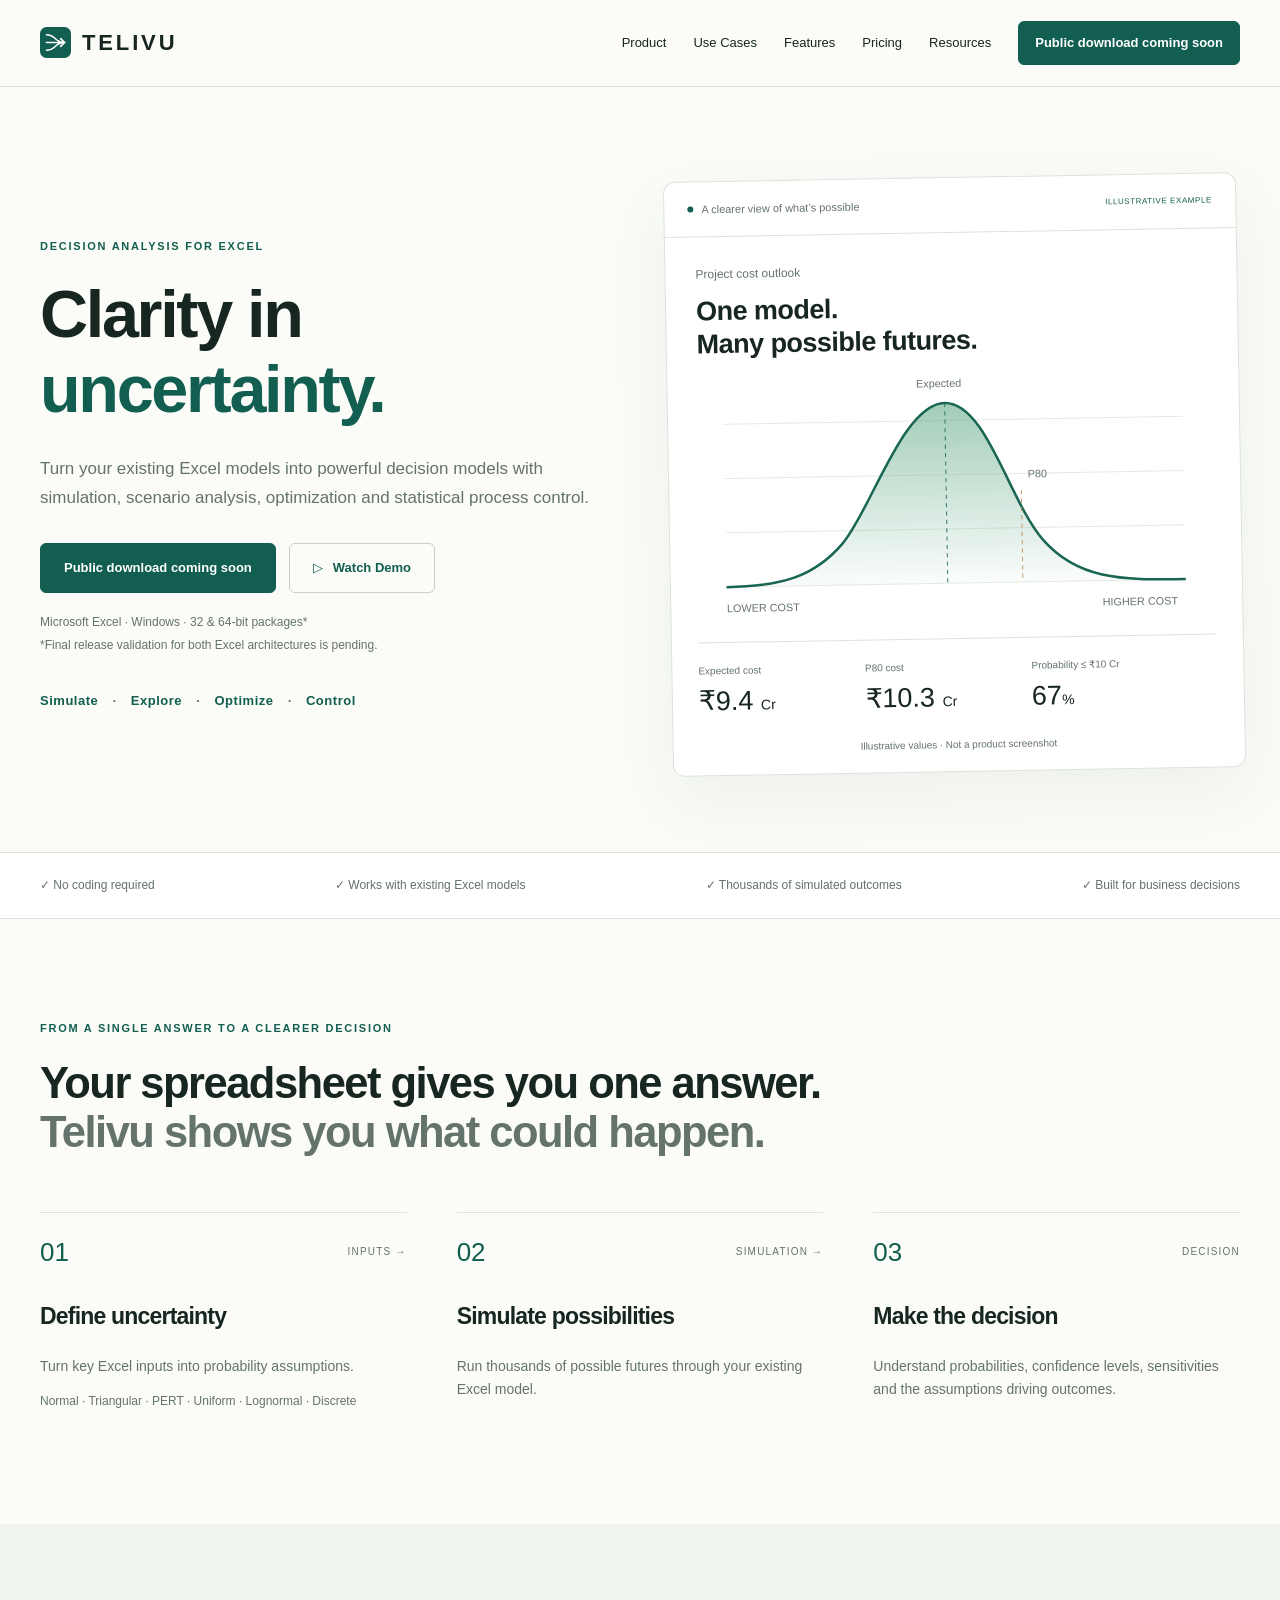
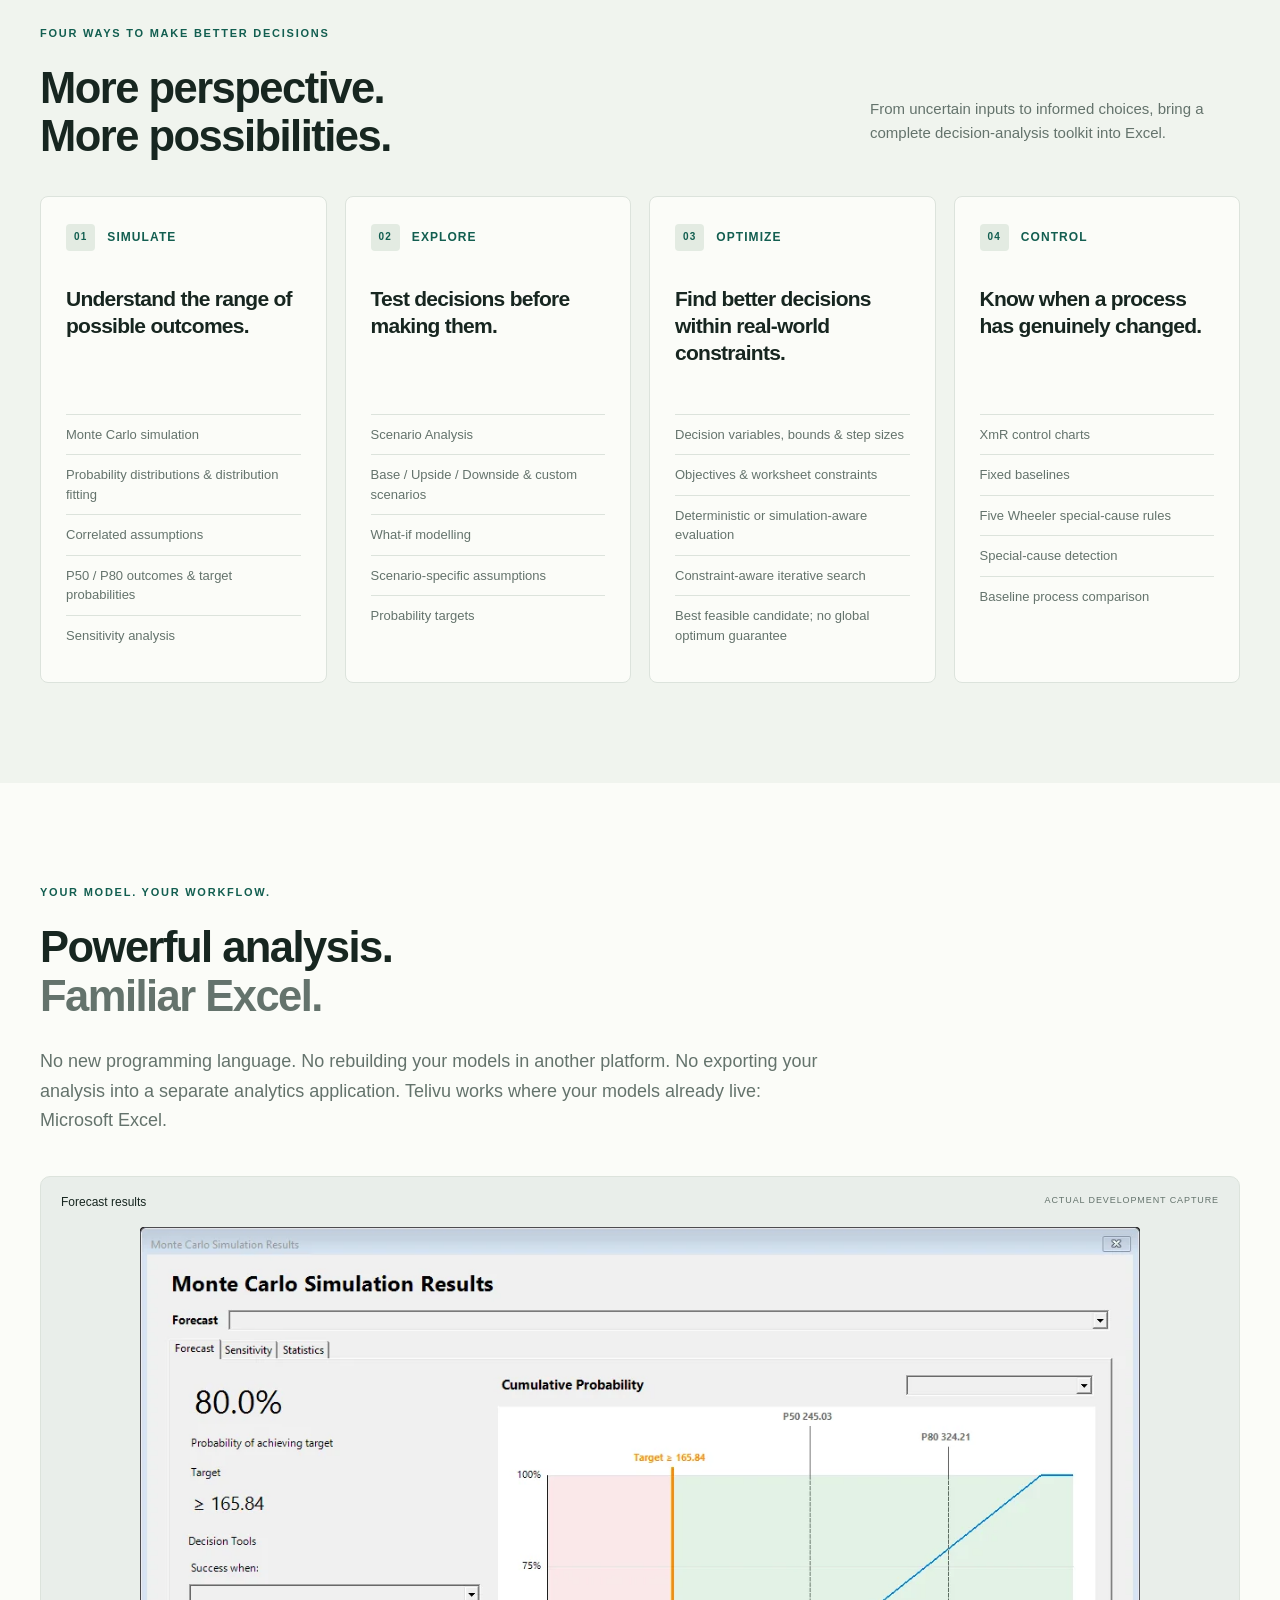
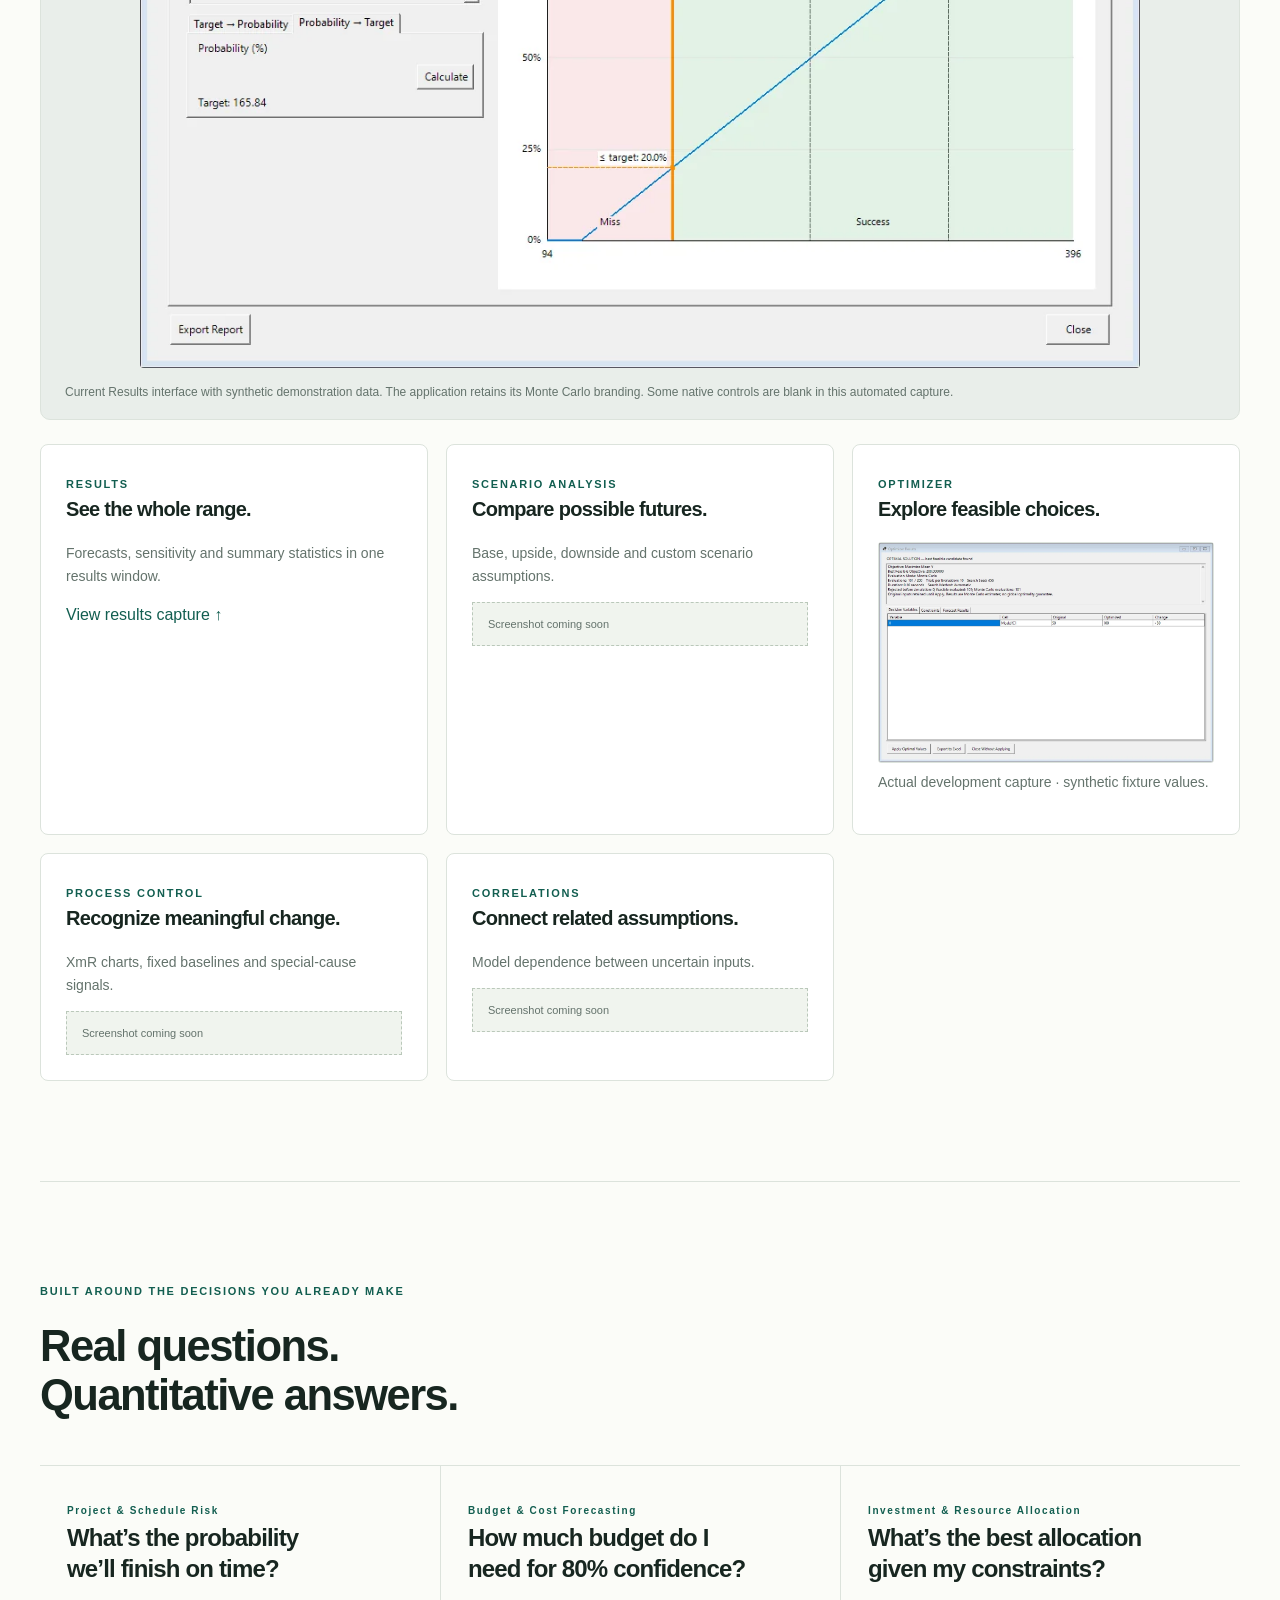
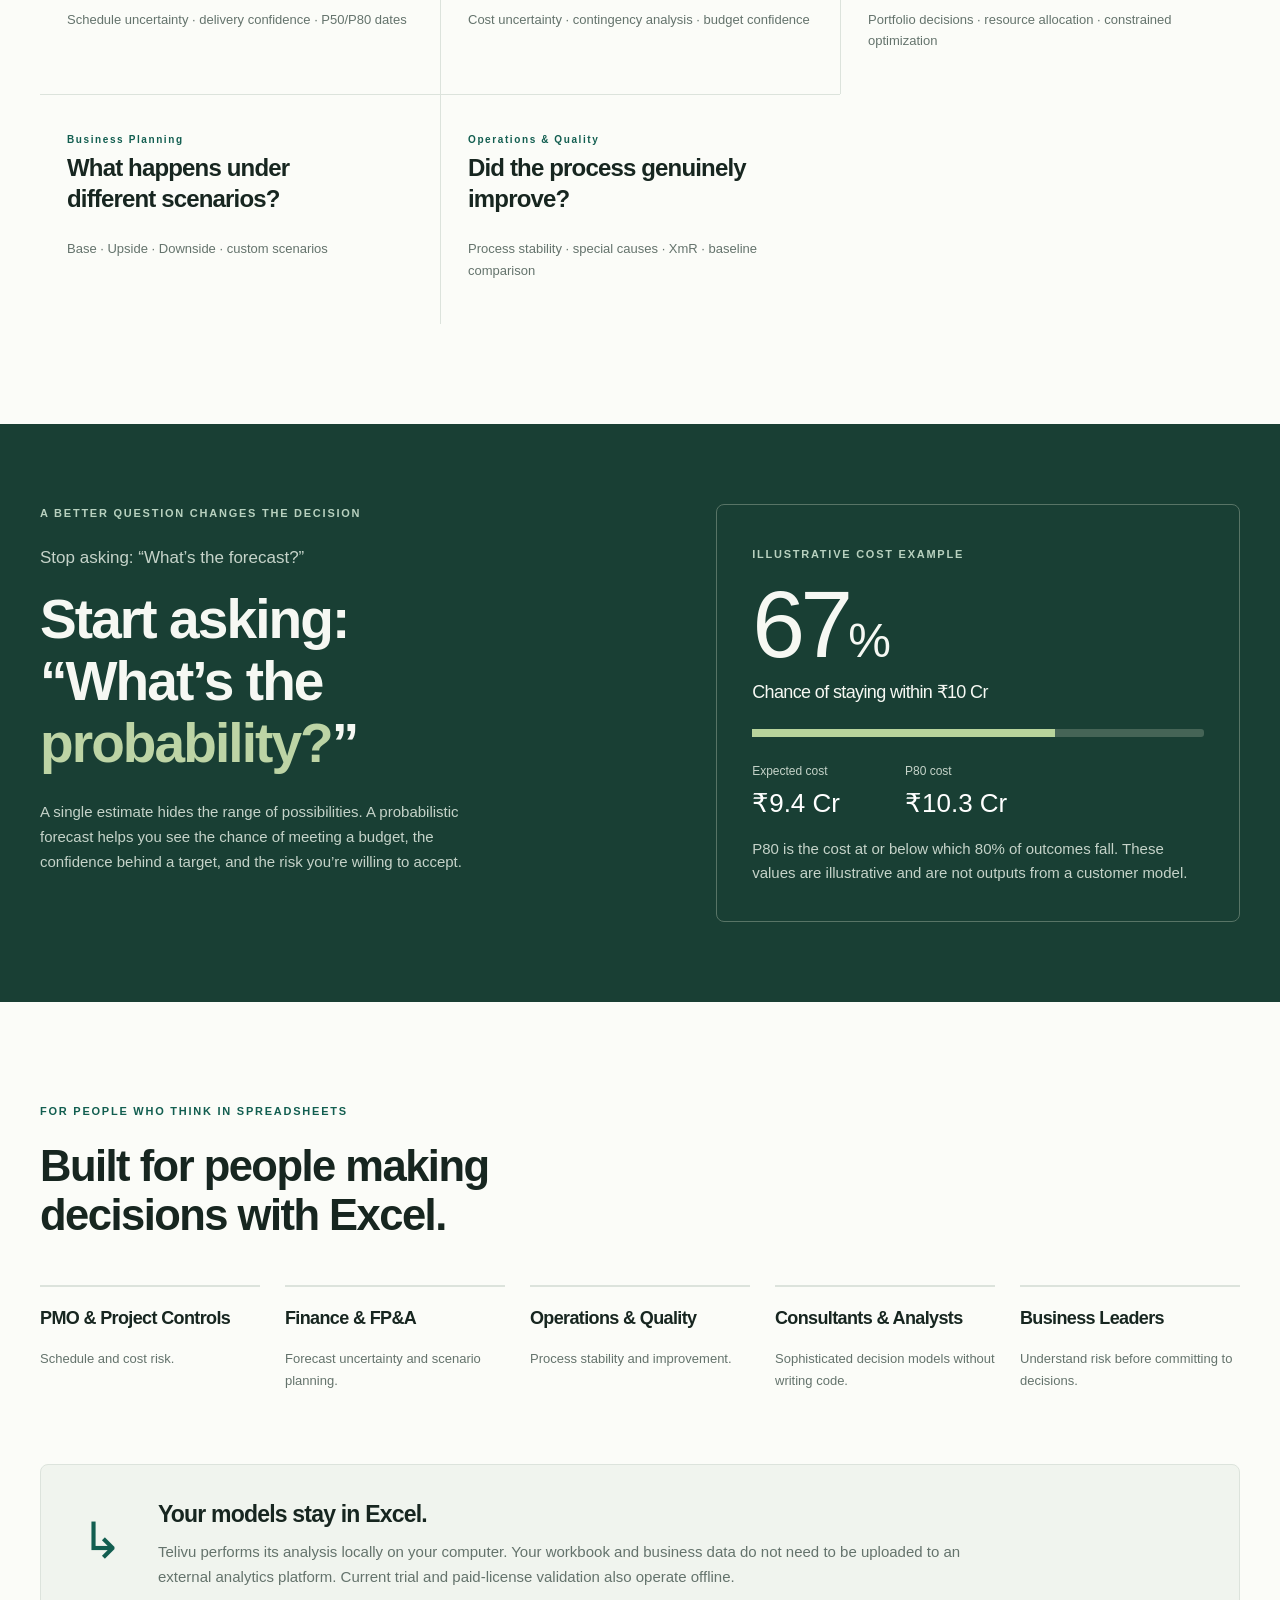
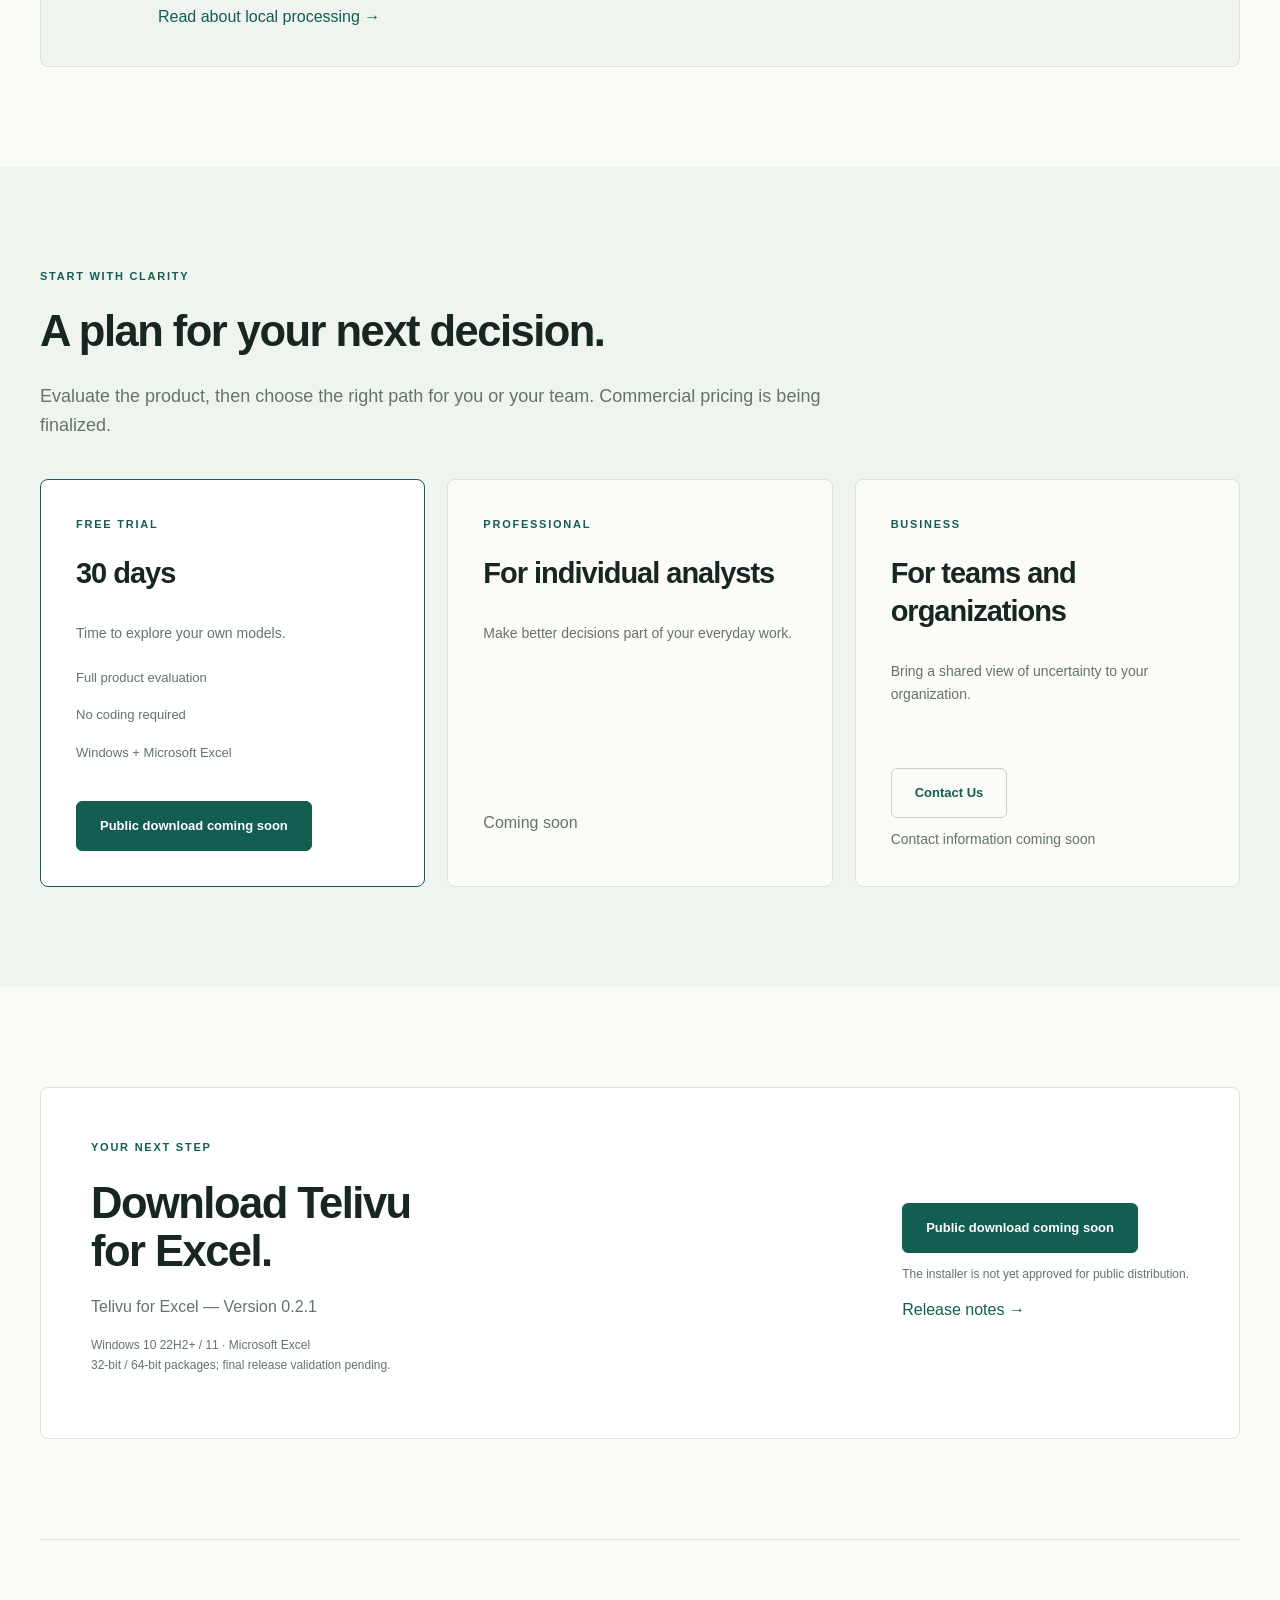
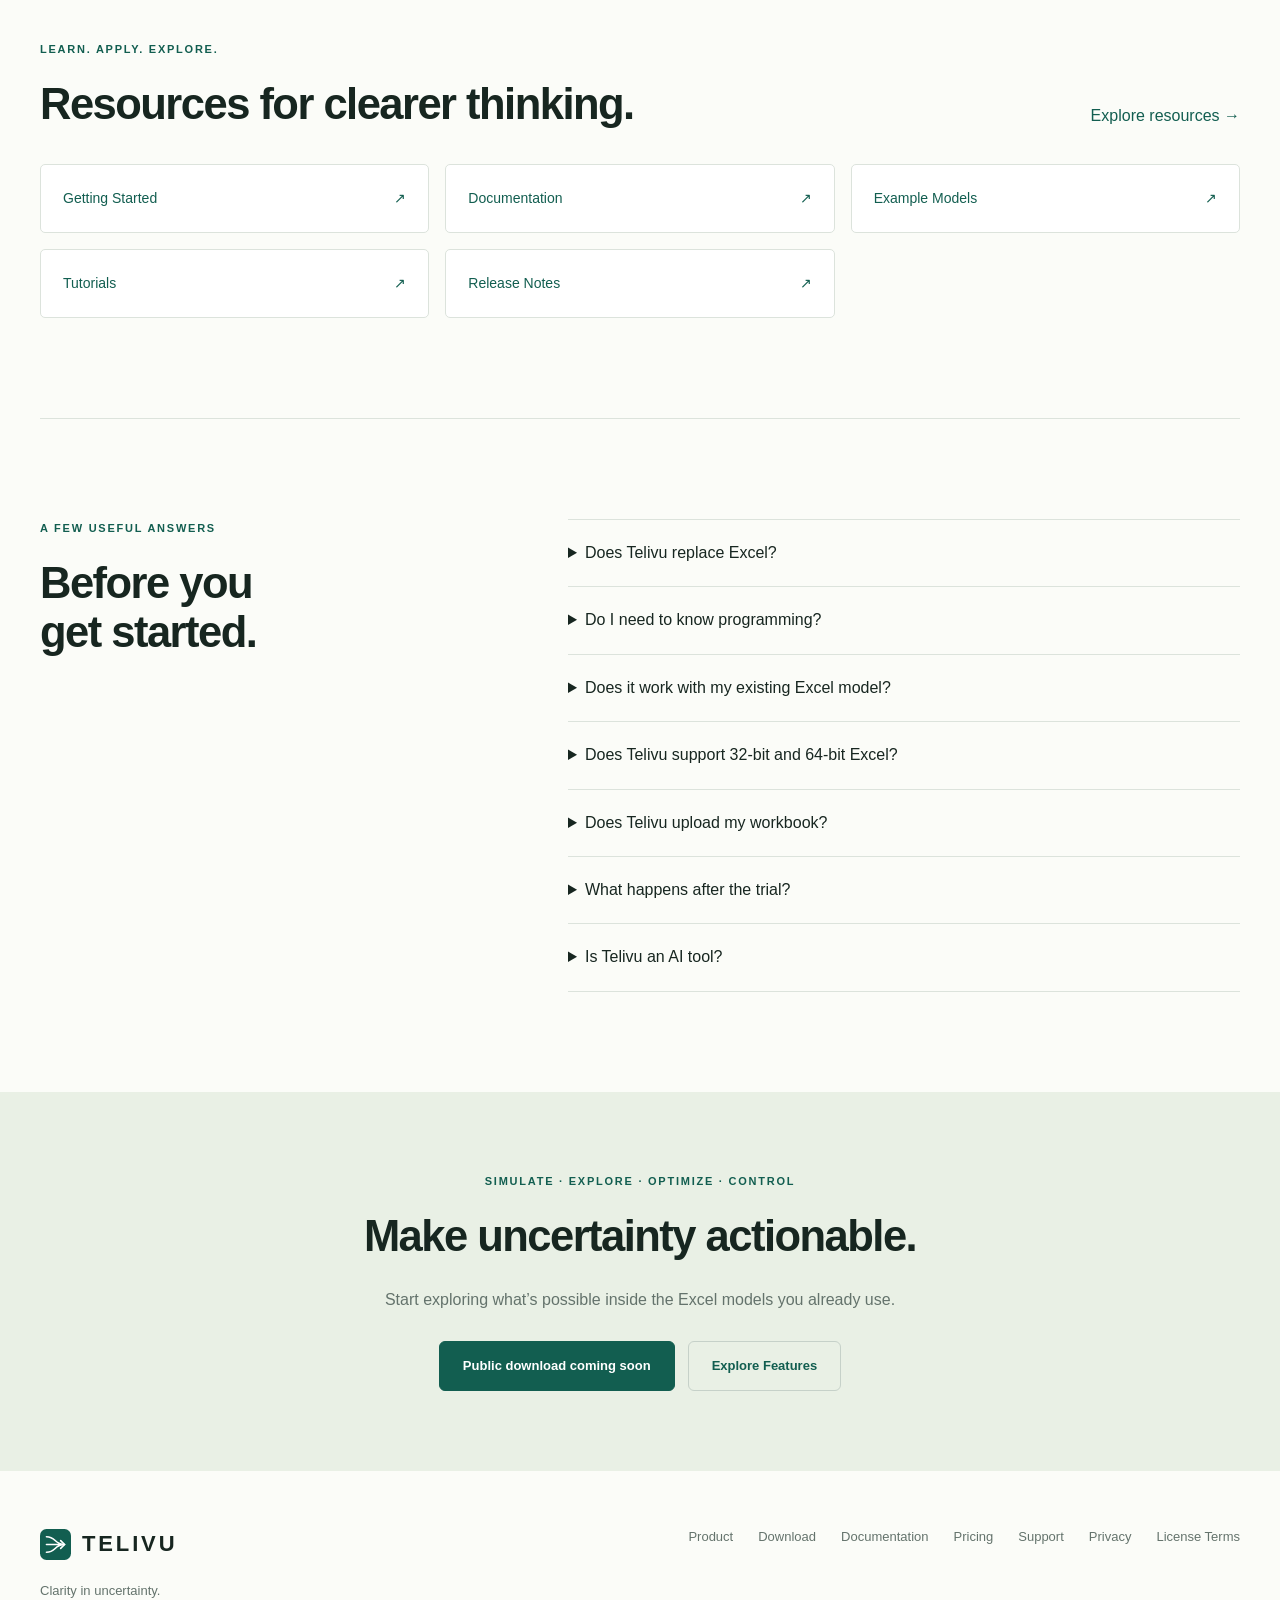
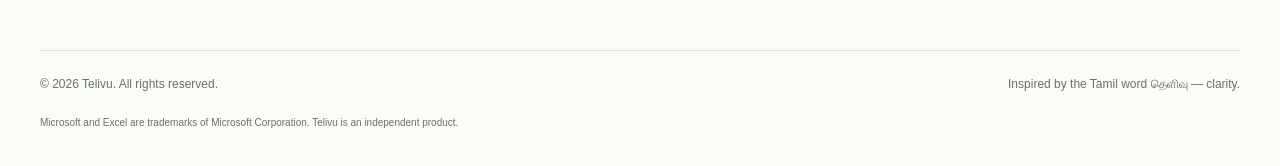
==== site/index.html @ a1685211 "Publish Telivu product website" ====
<!doctype html><html lang="en"><head>
<meta charset="utf-8"><meta name="viewport" content="width=device-width, initial-scale=1">
<title>Telivu — Decision Analysis for Excel</title>
<meta name="description" content="Simulation, scenario analysis, optimization and statistical process control directly inside Microsoft Excel. Turn uncertainty into better decisions with Telivu.">
<meta property="og:type" content="website"><meta property="og:title" content="Telivu — Decision Analysis for Excel"><meta property="og:description" content="Clarity in uncertainty. Decision analysis for Excel.">
<meta name="twitter:card" content="summary_large_image"><meta name="twitter:title" content="Telivu — Decision Analysis for Excel"><meta name="twitter:description" content="Simulation, scenarios, optimization and process control for Excel."><meta name="theme-color" content="#125e50">
<link rel="icon" href="assets/brand/mark.svg" type="image/svg+xml"><link rel="stylesheet" href="css/site.css"><script src="site-config.js" defer></script><script src="js/site.js" defer></script>
</head><body>
<a class="skip" href="#main">Skip to content</a>
<header class="header"><div class="wrap nav"><a class="brand" href="index.html" aria-label="Telivu home"><img src="assets/brand/mark.svg" width="31" height="31" alt="">TELIVU</a><button class="menu-toggle" aria-controls="navigation" aria-expanded="false" hidden>Menu <span aria-hidden="true">☰</span></button><nav id="navigation" aria-label="Main navigation"><a href="index.html#product">Product</a><a href="index.html#use-cases">Use Cases</a><a href="index.html#features">Features</a><a href="index.html#pricing">Pricing</a><a href="resources/">Resources</a><a class="button small" data-download href="index.html#download">Public download coming soon</a></nav></div></header>
<main id="main">
<section class="hero wrap"><div class="hero-copy"><p class="eyebrow">DECISION ANALYSIS FOR EXCEL</p><h1>Clarity in<br><em>uncertainty.</em></h1><p class="lead">Turn your existing Excel models into powerful decision models with simulation, scenario analysis, optimization and statistical process control.</p><div class="actions"><a class="button" data-download href="#download">Public download coming soon</a><a class="button secondary" data-demo href="resources/demo/"><span aria-hidden="true">▷</span> Watch Demo</a></div><p class="compatibility">Microsoft Excel · Windows · 32 &amp; 64-bit packages*</p><p class="fine">*Final release validation for both Excel architectures is pending.</p><div class="capabilities">Simulate <span>·</span> Explore <span>·</span> Optimize <span>·</span> Control</div></div>
<div class="hero-visual"><div class="visual-top"><span class="dot"></span>A clearer view of what’s possible<span class="example">ILLUSTRATIVE EXAMPLE</span></div><div class="visual-heading"><span>Project cost outlook</span><strong>One model.<br>Many possible futures.</strong></div>
<svg class="probability-chart" viewBox="0 0 640 320" role="img" aria-labelledby="chart-title chart-desc"><title id="chart-title">Illustrative project cost distribution</title><desc id="chart-desc">A range of possible costs with expected and P80 markers. Values are illustrative, not product results.</desc><defs><linearGradient id="area" x1="0" y1="0" x2="0" y2="1"><stop stop-color="#64aa88" stop-opacity=".6"/><stop offset="1" stop-color="#64aa88" stop-opacity=".03"/></linearGradient></defs><g stroke="#dfe7de"><path d="M45 65h550M45 130h550M45 195h550M45 260h550"/></g><path fill="url(#area)" d="M45 260C110 260 150 250 185 210S260 44 310 44S385 163 425 210S515 260 595 260Z"/><path class="curve" fill="none" stroke="#186653" stroke-width="3" d="M45 260C110 260 150 250 185 210S260 44 310 44S385 163 425 210S515 260 595 260"/><path stroke="#186653" stroke-dasharray="5 5" d="M310 44v216"/><path stroke="#bf8850" stroke-dasharray="5 5" d="M400 150v110"/><g fill="#65746c" font-family="Arial,sans-serif" font-size="13"><text x="45" y="290">LOWER COST</text><text x="495" y="290">HIGHER COST</text><text x="276" y="25">Expected</text><text x="408" y="135">P80</text></g></svg>
<div class="metric-row"><div><span>Expected cost</span><strong>₹9.4 <small>Cr</small></strong></div><div><span>P80 cost</span><strong>₹10.3 <small>Cr</small></strong></div><div><span>Probability ≤ ₹10 Cr</span><strong>67<small>%</small></strong></div></div><p class="visual-note">Illustrative values · Not a product screenshot</p></div></section>
<div class="value-strip"><div class="wrap"><span>✓ No coding required</span><span>✓ Works with existing Excel models</span><span>✓ Thousands of simulated outcomes</span><span>✓ Built for business decisions</span></div></div>
<section class="section wrap" id="product"><p class="eyebrow">FROM A SINGLE ANSWER TO A CLEARER DECISION</p><h2>Your spreadsheet gives you one answer.<br><span class="muted">Telivu shows you what could happen.</span></h2><div class="steps"><article><span class="step-number">01 <span>INPUTS →</span></span><h3>Define uncertainty</h3><p>Turn key Excel inputs into probability assumptions.</p><p class="fine">Normal · Triangular · PERT · Uniform · Lognormal · Discrete</p></article><article><span class="step-number">02 <span>SIMULATION →</span></span><h3>Simulate possibilities</h3><p>Run thousands of possible futures through your existing Excel model.</p></article><article><span class="step-number">03 <span>DECISION</span></span><h3>Make the decision</h3><p>Understand probabilities, confidence levels, sensitivities and the assumptions driving outcomes.</p></article></div></section>
<section class="tinted" id="features"><div class="section wrap"><div class="section-intro"><div><p class="eyebrow">FOUR WAYS TO MAKE BETTER DECISIONS</p><h2>More perspective.<br>More possibilities.</h2></div><p>From uncertain inputs to informed choices, bring a complete decision-analysis toolkit into Excel.</p></div><div class="pillars">
<article class="pillar"><div class="pillar-label"><span>01</span> SIMULATE</div><h3>Understand the range of possible outcomes.</h3><ul><li>Monte Carlo simulation</li><li>Probability distributions &amp; distribution fitting</li><li>Correlated assumptions</li><li>P50 / P80 outcomes &amp; target probabilities</li><li>Sensitivity analysis</li></ul></article>
<article class="pillar"><div class="pillar-label"><span>02</span> EXPLORE</div><h3>Test decisions before making them.</h3><ul><li>Scenario Analysis</li><li>Base / Upside / Downside &amp; custom scenarios</li><li>What-if modelling</li><li>Scenario-specific assumptions</li><li>Probability targets</li></ul></article>
<article class="pillar"><div class="pillar-label"><span>03</span> OPTIMIZE</div><h3>Find better decisions within real-world constraints.</h3><ul><li>Decision variables, bounds &amp; step sizes</li><li>Objectives &amp; worksheet constraints</li><li>Deterministic or simulation-aware evaluation</li><li>Constraint-aware iterative search</li><li>Best feasible candidate; no global optimum guarantee</li></ul></article>
<article class="pillar"><div class="pillar-label"><span>04</span> CONTROL</div><h3>Know when a process has genuinely changed.</h3><ul><li>XmR control charts</li><li>Fixed baselines</li><li>Five Wheeler special-cause rules</li><li>Special-cause detection</li><li>Baseline process comparison</li></ul></article>
</div></div></section>
<section class="section wrap" id="showcase"><p class="eyebrow">YOUR MODEL. YOUR WORKFLOW.</p><h2>Powerful analysis.<br><span class="muted">Familiar Excel.</span></h2><p class="section-lead">No new programming language. No rebuilding your models in another platform. No exporting your analysis into a separate analytics application. Telivu works where your models already live: Microsoft Excel.</p><figure class="product-shot"><div class="shot-heading"><span>Forecast results</span><span>ACTUAL DEVELOPMENT CAPTURE</span></div><img src="assets/product/results.webp" width="1120" height="830" loading="lazy" alt="Actual Results window with cumulative probability, P50 and P80 markers, target calculator and Export Report button"><figcaption>Current Results interface with synthetic demonstration data. The application retains its Monte Carlo branding. Some native controls are blank in this automated capture.</figcaption></figure><div class="showcase-grid">
<article class="showcase-card"><span class="eyebrow">RESULTS</span><h3>See the whole range.</h3><p>Forecasts, sensitivity and summary statistics in one results window.</p><a href="#showcase">View results capture ↑</a></article>
<article class="showcase-card"><span class="eyebrow">SCENARIO ANALYSIS</span><h3>Compare possible futures.</h3><p>Base, upside, downside and custom scenario assumptions.</p><span class="placeholder">Screenshot coming soon</span></article>
<article class="showcase-card"><span class="eyebrow">OPTIMIZER</span><h3>Explore feasible choices.</h3><img src="assets/product/optimizer.webp" width="1097" height="719" loading="lazy" alt="Actual Optimizer Results capture with a best feasible candidate, decision variables, Apply and Export controls"><p class="fine">Actual development capture · synthetic fixture values.</p></article>
<article class="showcase-card"><span class="eyebrow">PROCESS CONTROL</span><h3>Recognize meaningful change.</h3><p>XmR charts, fixed baselines and special-cause signals.</p><span class="placeholder">Screenshot coming soon</span></article>
<article class="showcase-card"><span class="eyebrow">CORRELATIONS</span><h3>Connect related assumptions.</h3><p>Model dependence between uncertain inputs.</p><span class="placeholder">Screenshot coming soon</span></article></div></section>
<section class="section wrap border-top" id="use-cases"><p class="eyebrow">BUILT AROUND THE DECISIONS YOU ALREADY MAKE</p><h2>Real questions.<br>Quantitative answers.</h2><div class="use-cases">
<article><span class="eyebrow">Project &amp; Schedule Risk</span><h3>What’s the probability we’ll finish on time?</h3><p>Schedule uncertainty · delivery confidence · P50/P80 dates</p></article>
<article><span class="eyebrow">Budget &amp; Cost Forecasting</span><h3>How much budget do I need for 80% confidence?</h3><p>Cost uncertainty · contingency analysis · budget confidence</p></article>
<article><span class="eyebrow">Investment &amp; Resource Allocation</span><h3>What’s the best allocation given my constraints?</h3><p>Portfolio decisions · resource allocation · constrained optimization</p></article>
<article><span class="eyebrow">Business Planning</span><h3>What happens under different scenarios?</h3><p>Base · Upside · Downside · custom scenarios</p></article>
<article><span class="eyebrow">Operations &amp; Quality</span><h3>Did the process genuinely improve?</h3><p>Process stability · special causes · XmR · baseline comparison</p></article></div></section>
<section class="probability-section"><div class="wrap probability-inner"><div><p class="eyebrow">A BETTER QUESTION CHANGES THE DECISION</p><p class="old-question">Stop asking: “What’s the forecast?”</p><h2>Start asking:<br>“What’s the<br><em>probability?</em>”</h2><p>A single estimate hides the range of possibilities. A probabilistic forecast helps you see the chance of meeting a budget, the confidence behind a target, and the risk you’re willing to accept.</p></div><div class="probability-explanation"><span class="eyebrow">ILLUSTRATIVE COST EXAMPLE</span><div class="large-stat">67<span>%</span></div><h3>Chance of staying within ₹10 Cr</h3><div class="probability-meter" aria-hidden="true"><span></span></div><div class="stat-pair"><p>Expected cost<strong>₹9.4 Cr</strong></p><p>P80 cost<strong>₹10.3 Cr</strong></p></div><p class="fine">P80 is the cost at or below which 80% of outcomes fall. These values are illustrative and are not outputs from a customer model.</p></div></div></section>
<section class="section wrap"><p class="eyebrow">FOR PEOPLE WHO THINK IN SPREADSHEETS</p><h2>Built for people making<br>decisions with Excel.</h2><div class="audiences"><article><h3>PMO &amp; Project Controls</h3><p>Schedule and cost risk.</p></article><article><h3>Finance &amp; FP&amp;A</h3><p>Forecast uncertainty and scenario planning.</p></article><article><h3>Operations &amp; Quality</h3><p>Process stability and improvement.</p></article><article><h3>Consultants &amp; Analysts</h3><p>Sophisticated decision models without writing code.</p></article><article><h3>Business Leaders</h3><p>Understand risk before committing to decisions.</p></article></div><div class="local-panel"><span class="local-icon" aria-hidden="true">↳</span><div><h3>Your models stay in Excel.</h3><p>Telivu performs its analysis locally on your computer. Your workbook and business data do not need to be uploaded to an external analytics platform. Current trial and paid-license validation also operate offline.</p><a href="privacy/">Read about local processing →</a></div></div></section>
<section class="tinted" id="pricing"><div class="section wrap"><p class="eyebrow">START WITH CLARITY</p><h2>A plan for your next decision.</h2><p class="section-lead">Evaluate the product, then choose the right path for you or your team. Commercial pricing is being finalized.</p><div class="pricing"><article class="price-card featured"><span class="eyebrow">FREE TRIAL</span><h3>30 days</h3><p>Time to explore your own models.</p><ul><li>Full product evaluation</li><li>No coding required</li><li>Windows + Microsoft Excel</li></ul><a class="button" data-download href="#download">Public download coming soon</a></article><article class="price-card"><span class="eyebrow">PROFESSIONAL</span><h3>For individual analysts</h3><p>Make better decisions part of your everyday work.</p><span class="coming">Coming soon</span></article><article class="price-card"><span class="eyebrow">BUSINESS</span><h3>For teams and organizations</h3><p>Bring a shared view of uncertainty to your organization.</p><a class="button secondary" data-contact href="support/">Contact Us</a><p class="fine contact-status">Contact information coming soon</p></article></div></div></section>
<section class="section wrap" id="download"><div class="download-panel"><div><p class="eyebrow">YOUR NEXT STEP</p><h2>Download Telivu<br>for Excel.</h2><p>Telivu for Excel — Version <span data-version>0.2.1</span></p><p class="fine">Windows 10 22H2+ / 11 · Microsoft Excel<br>32-bit / 64-bit packages; final release validation pending.</p><p data-installer-size hidden></p></div><div><a class="button" data-download href="#download">Public download coming soon</a><p class="fine" data-download-status>The installer is not yet approved for public distribution.</p><a data-release-notes href="resources/release-notes/">Release notes →</a></div></div></section>
<section class="section wrap border-top" id="resources"><div class="section-intro"><div><p class="eyebrow">LEARN. APPLY. EXPLORE.</p><h2>Resources for clearer thinking.</h2></div><a href="resources/">Explore resources →</a></div><div class="resource-links"><a href="resources/getting-started/">Getting Started <span>↗</span></a><a href="resources/documentation/">Documentation <span>↗</span></a><a href="resources/example-models/">Example Models <span>↗</span></a><a href="resources/tutorials/">Tutorials <span>↗</span></a><a href="resources/release-notes/">Release Notes <span>↗</span></a></div></section>
<section class="section wrap border-top" id="faq"><div class="faq-layout"><div><p class="eyebrow">A FEW USEFUL ANSWERS</p><h2>Before you<br>get started.</h2></div><div class="faq">
<details><summary>Does Telivu replace Excel?</summary><p>No. Telivu extends Microsoft Excel with decision-analysis capabilities.</p></details>
<details><summary>Do I need to know programming?</summary><p>No. Configure assumptions, forecasts and analysis through the add-in’s interface.</p></details>
<details><summary>Does it work with my existing Excel model?</summary><p>Telivu is designed for Excel-based models. Inputs, forecasts and references must meet supported configuration requirements. Workbook protection, external dependencies and calculation behavior may affect compatibility.</p></details>
<details><summary>Does Telivu support 32-bit and 64-bit Excel?</summary><p>Both x86 and x64 packages are built. Final clean-machine validation for both Excel architectures remains a release gate; public downloads are not yet enabled. Windows is required.</p></details>
<details><summary>Does Telivu upload my workbook?</summary><p>Current analysis runs locally through Excel on your computer. Workbook data is not uploaded to an analytics service. Current licensing also uses local offline validation.</p></details>
<details><summary>What happens after the trial?</summary><p>The current evaluation lasts 30 days. Continued access requires a valid paid license. Commercial pricing and purchase arrangements will be published when finalized.</p></details>
<details><summary>Is Telivu an AI tool?</summary><p>Telivu is a quantitative decision-analysis tool. Its core simulation, optimization and statistical methods produce analytical results rather than relying on generative AI. Fixed seeds support reproducible simulations under the same model and settings.</p></details>
</div></div></section>
<section class="closing"><div class="wrap"><p class="eyebrow">SIMULATE · EXPLORE · OPTIMIZE · CONTROL</p><h2>Make uncertainty actionable.</h2><p>Start exploring what’s possible inside the Excel models you already use.</p><div class="actions"><a class="button" data-download href="#download">Public download coming soon</a><a class="button secondary" href="#features">Explore Features</a></div></div></section>
</main>
<footer class="footer"><div class="wrap"><div class="footer-top"><div><a class="brand" href="index.html"><img src="assets/brand/mark.svg" width="31" height="31" alt="">TELIVU</a><p>Clarity in uncertainty.</p></div><nav aria-label="Footer"><a href="index.html#product">Product</a><a href="index.html#download">Download</a><a href="resources/documentation/">Documentation</a><a href="index.html#pricing">Pricing</a><a href="support/">Support</a><a href="privacy/">Privacy</a><a href="license/">License Terms</a></nav></div><div class="footer-bottom"><span>© 2026 Telivu. All rights reserved.</span><span>Inspired by the Tamil word <span lang="ta">தெளிவு</span> — clarity.</span></div><p class="fine">Microsoft and Excel are trademarks of Microsoft Corporation. Telivu is an independent product.</p></div></footer>
</body></html>
---- site/css/site.css ----
:root{--ink:#172620;--muted:#64736c;--green:#125e50;--line:#dce3dc;--paper:#fbfcf8;--tint:#f0f4ee;font-family:Inter,"Segoe UI",Arial,sans-serif;color:var(--ink);background:var(--paper);font-synthesis:none}*{box-sizing:border-box}html{scroll-behavior:smooth;scroll-padding-top:100px}body{margin:0;font-size:16px;line-height:1.65}a{color:var(--green);text-decoration:none}a:hover{text-decoration:underline}button{font:inherit}img{max-width:100%;height:auto}h1,h2,h3,p{margin-top:0}h1,h2,h3{line-height:1.12;font-weight:550;letter-spacing:-.035em}h1{font-size:clamp(48px,5.2vw,78px);margin-bottom:27px}h2{font-size:clamp(32px,3.4vw,48px);margin-bottom:26px}h3{font-size:23px;line-height:1.3}p{color:var(--muted)}em{font-style:normal;color:var(--green)}.wrap{width:min(1240px,calc(100% - 80px));margin-inline:auto}.section{padding-block:100px}.eyebrow{font-size:11px;font-weight:700;letter-spacing:.16em;color:var(--green);margin-bottom:22px}.lead{font-size:18px;line-height:1.75;max-width:550px}.section-lead{font-size:18px;max-width:790px;margin-bottom:38px}.muted{color:var(--muted)}.fine{font-size:12px;line-height:1.65}.header{position:sticky;top:0;z-index:10;background:rgba(251,252,248,.97);border-bottom:1px solid var(--line)}.nav{min-height:86px;display:flex;align-items:center;justify-content:space-between;gap:22px}.brand{display:inline-flex;align-items:center;gap:11px;font-weight:700;font-size:22px;letter-spacing:.13em;color:var(--ink)}.brand:hover{text-decoration:none}.nav nav{display:flex;align-items:center;gap:27px}.nav nav>a{font-size:13px;color:var(--ink)}.button{display:inline-flex;align-items:center;justify-content:center;gap:10px;padding:15px 23px;background:var(--green);color:white;border:1px solid var(--green);border-radius:6px;font-size:13px;font-weight:600;line-height:1.4;transition:background .2s,transform .2s;text-align:center}.button:hover{background:#0c493d;color:white;text-decoration:none;transform:translateY(-2px)}.nav nav>.button{color:white}.button.secondary{background:transparent;color:var(--green);border-color:#c6d1c9}.button.secondary:hover{background:#e8eee7}.button.small{padding:12px 16px}.actions{display:flex;flex-wrap:wrap;gap:13px}.hero{display:grid;grid-template-columns:1fr 1fr;gap:55px;align-items:center;padding-block:90px 80px}.hero-copy{min-width:0}.hero .lead{font-size:17px;margin-bottom:30px}.compatibility{font-size:12px;margin:20px 0 3px}.capabilities{font-size:13px;color:var(--green);margin-top:34px;font-weight:600;letter-spacing:.04em}.capabilities span{margin:0 10px;color:#65746c}.hero-visual{background:white;border:1px solid var(--line);border-radius:12px;box-shadow:0 24px 65px #24463110;transform:rotate(-1deg);overflow:hidden}.visual-top{padding:18px 23px;border-bottom:1px solid var(--line);display:flex;align-items:center;gap:8px;font-size:11px;color:var(--muted);flex-wrap:wrap}.dot{width:6px;height:6px;background:var(--green);border-radius:50%}.example{font-size:8px;letter-spacing:.07em;margin-left:auto;color:var(--green)}.visual-heading{padding:28px 30px 0}.visual-heading>span{display:block;color:var(--muted);font-size:12px;margin-bottom:10px}.visual-heading strong{font-size:27px;line-height:1.2;font-weight:550;letter-spacing:-.02em}.probability-chart{width:100%;display:block;padding:8px 18px 0}.metric-row{display:grid;grid-template-columns:1fr 1fr 1.2fr;margin:5px 26px 0;padding-top:20px;border-top:1px solid var(--line);gap:12px}.metric-row span{display:block;font-size:10px;color:var(--muted)}.metric-row strong{display:block;font-size:27px;font-weight:500}.metric-row small{font-size:14px}.visual-note{font-size:10px;text-align:center;margin:17px 0}.value-strip{border-block:1px solid var(--line);background:white}.value-strip>.wrap{display:flex;justify-content:space-between;gap:20px;padding-block:23px;font-size:12px;color:var(--muted)}.steps{display:grid;grid-template-columns:repeat(3,1fr);gap:50px;margin-top:55px}.step-number{display:flex;justify-content:space-between;color:var(--green);font-size:26px;border-top:1px solid var(--line);padding:18px 0 28px}.step-number span{font-size:10px;letter-spacing:.12em;align-self:center;color:var(--muted)}.steps p{font-size:14px}.steps .fine{font-size:12px}.tinted{background:var(--tint)}.section-intro{display:flex;justify-content:space-between;align-items:end;gap:40px;margin-bottom:35px}.section-intro>p{max-width:370px;font-size:15px}.section-intro h2{margin-bottom:0}.pillars{display:grid;grid-template-columns:repeat(4,1fr);gap:18px}.pillar{background:var(--paper);border:1px solid var(--line);border-radius:8px;padding:27px 25px;transition:box-shadow .2s}.pillar:hover{box-shadow:0 12px 25px #17262009}.pillar-label{font-size:12px;font-weight:650;letter-spacing:.09em;color:var(--green);display:flex;align-items:center;gap:12px;margin-bottom:34px}.pillar-label>span{background:#e3ebe2;padding:5px 8px;font-size:10px;border-radius:4px}.pillar h3{font-size:21px;min-height:108px}.pillar ul,.price-card ul{list-style:none;padding:0;margin:0;font-size:13px;color:var(--muted)}.pillar li{padding:10px 0;border-top:1px solid var(--line);line-height:1.5}.product-shot{margin:40px 0 24px;padding:16px;background:#e9eeea;border:1px solid var(--line);border-radius:10px}.shot-heading{display:flex;justify-content:space-between;gap:15px;margin:0 4px 14px;font-size:12px}.shot-heading span:last-child{font-size:9px;letter-spacing:.1em;color:var(--muted)}.product-shot img{display:block;width:100%;max-width:1000px;margin:auto;border-radius:4px}.product-shot figcaption{font-size:12px;color:var(--muted);margin:15px 8px 0}.showcase-grid{display:grid;grid-template-columns:repeat(3,1fr);gap:18px}.showcase-card{border:1px solid var(--line);border-radius:8px;padding:25px;background:white}.showcase-card h3{font-size:20px}.showcase-card p{font-size:14px}.showcase-card img{border:1px solid var(--line);border-radius:3px}.placeholder{display:block;font-size:11px;padding:12px 15px;border:1px dashed #bac8ba;color:var(--muted);background:var(--tint)}.border-top{border-top:1px solid var(--line)}.use-cases{display:grid;grid-template-columns:repeat(3,1fr);gap:0;margin-top:45px}.use-cases article{padding:30px 27px;border-top:1px solid var(--line);border-left:1px solid var(--line)}.use-cases article:nth-child(3n+1){border-left:0}.use-cases h3{font-size:24px;max-width:280px}.use-cases p{font-size:13px}.use-cases .eyebrow{font-size:10px}.probability-section{background:#193f34;color:#f6f8f3}.probability-inner{display:grid;grid-template-columns:1.1fr 1fr;gap:100px;padding-block:80px}.probability-section .eyebrow{color:#b8d1bf}.probability-section p{color:#c5d3c9}.probability-section em{color:#bdd4a5}.old-question{font-size:17px}.probability-section h2{font-size:clamp(38px,4.3vw,60px)}.probability-inner>div>p:last-child{max-width:440px;font-size:15px}.probability-explanation{padding:35px;border:1px solid #587466;border-radius:8px;align-self:center}.large-stat{font-size:95px;line-height:1.2;font-weight:500;letter-spacing:-.05em}.large-stat span{font-size:48px}.probability-explanation h3{font-size:18px;font-weight:400}.probability-meter{height:8px;background:#456456;border-radius:3px;margin:25px 0}.probability-meter span{display:block;width:67%;height:100%;background:#b8d49c}.stat-pair{display:flex;gap:65px}.stat-pair p{font-size:12px}.stat-pair strong{display:block;font-size:26px;color:white;font-weight:500}.probability-explanation p.fine{font-size:12px;margin-bottom:0}.audiences{display:grid;grid-template-columns:repeat(5,1fr);gap:25px;margin:45px 0 60px}.audiences h3{font-size:18px}.audiences article{border-top:2px solid var(--line);padding-top:20px}.audiences p{font-size:13px}.local-panel{display:flex;gap:35px;padding:35px 40px;border:1px solid var(--line);border-radius:8px;background:var(--tint)}.local-panel p{max-width:840px;font-size:15px}.local-icon{font-size:50px;color:var(--green)}.local-panel h3{margin-bottom:10px}.pricing{display:grid;grid-template-columns:repeat(3,1fr);gap:22px}.price-card{padding:35px;border:1px solid var(--line);border-radius:8px;background:var(--paper);display:flex;flex-direction:column;align-items:start}.price-card.featured{border:1px solid var(--green);background:white}.price-card h3{font-size:29px}.price-card p{font-size:14px}.price-card li{padding:8px 0}.price-card ul{margin-bottom:30px}.price-card .button{margin-top:auto}.coming{color:var(--muted);margin-top:auto;padding-block:15px}.contact-status{margin-top:10px;margin-bottom:0}.download-panel{display:flex;justify-content:space-between;align-items:center;gap:40px;padding:50px;border:1px solid var(--line);border-radius:8px;background:white}.download-panel h2{margin-bottom:18px}.download-panel p:last-child{margin-bottom:0}.download-panel>div:last-child{max-width:300px}.download-panel .fine{margin-top:12px}.resource-links{display:grid;grid-template-columns:repeat(3,1fr);gap:16px;margin-top:30px}.resource-links>a{border:1px solid var(--line);border-radius:5px;padding:22px;display:flex;justify-content:space-between;gap:20px;font-size:14px;background:white}.faq-layout{display:grid;grid-template-columns:1fr 1.5fr;gap:80px}.faq details{border-bottom:1px solid var(--line);padding:20px 0}.faq details:first-child{border-top:1px solid var(--line)}summary{cursor:pointer;font-size:16px;font-weight:500;padding-right:20px}details p{font-size:14px;padding-top:18px;margin-bottom:0;max-width:680px}.closing{text-align:center;background:#e9f0e5;padding-block:80px}.closing .actions{justify-content:center;margin-top:28px}.footer{padding:55px 0 25px;background:var(--paper)}.footer-top{display:flex;justify-content:space-between;gap:50px}.footer-top nav{display:flex;flex-wrap:wrap;gap:18px 25px;max-width:650px;align-content:start}.footer-top nav a{font-size:13px;color:var(--muted)}.footer-top p{font-size:13px;margin-top:12px}.footer-bottom{display:flex;justify-content:space-between;gap:20px;border-top:1px solid var(--line);margin-top:35px;padding-top:24px;color:var(--muted);font-size:12px}.footer .fine{margin-top:20px;font-size:10px}.document{padding-block:80px;min-height:60vh;max-width:960px}.document h1{font-size:52px}.document h2{font-size:25px;margin-top:36px}.document p{max-width:760px}.notice{padding:16px;border-left:3px solid #b98d55;background:#f4efe5}.back{margin-top:60px}.skip{position:fixed;top:-100px;left:15px;z-index:30;padding:12px;background:white}.skip:focus{top:10px}:focus-visible{outline:3px solid #b07a30;outline-offset:5px}.menu-toggle{border:1px solid var(--line);border-radius:5px;background:white;color:var(--ink);padding:7px 12px}.curve{animation:appear 1.2s ease-out}@keyframes appear{from{opacity:0}to{opacity:1}}
@media(max-width:1100px){.wrap{width:calc(100% - 56px)}.nav nav{gap:16px}.hero{gap:30px;padding-block:70px}.pillars{grid-template-columns:repeat(2,1fr)}.pillar h3{min-height:55px}.audiences{grid-template-columns:repeat(3,1fr)}.probability-inner{gap:50px}.nav nav>.button{max-width:180px}.price-card{padding:25px}}
@media(max-width:800px){.wrap{width:calc(100% - 40px)}.nav{min-height:72px;flex-wrap:wrap;gap:0}.menu-toggle:not([hidden]){display:block}.nav nav{width:100%;flex-direction:column;align-items:stretch;gap:0;padding-bottom:20px}.nav nav[data-mobile-hidden]{display:none}.nav nav>a{padding:13px}.nav nav>.button{max-width:none;margin-top:10px}.hero{grid-template-columns:1fr;padding-block:55px;gap:40px}.hero-copy{max-width:600px}.hero-visual{max-width:610px;width:100%;transform:none}.hero h1{font-size:65px}.value-strip>.wrap{display:grid;grid-template-columns:1fr 1fr;gap:14px;font-size:11px}.section{padding-block:65px}.steps{gap:25px}.section-intro{display:block}.section-intro>p{margin-top:25px}.showcase-grid{grid-template-columns:repeat(2,1fr)}.use-cases{grid-template-columns:repeat(2,1fr)}.use-cases article:nth-child(3n+1){border-left:1px solid var(--line)}.use-cases article:nth-child(2n+1){border-left:0}.probability-inner{grid-template-columns:1fr;padding-block:60px;gap:30px}.probability-explanation{max-width:600px}.pricing{grid-template-columns:1fr}.price-card{padding:30px}.price-card h3{font-size:26px}.price-card .button,.coming{margin-top:25px}.download-panel{padding:30px;align-items:start;flex-direction:column}.resource-links{grid-template-columns:repeat(2,1fr)}.faq-layout{grid-template-columns:1fr;gap:15px}.footer-top{flex-direction:column;gap:20px}.footer-bottom{flex-direction:column;gap:10px}.document h1{font-size:42px}}
@media(max-width:480px){.hero h1{font-size:52px}.hero .lead{font-size:16px}.hero .actions{flex-direction:column;align-items:stretch}.capabilities{font-size:12px;letter-spacing:0}.capabilities span{margin:0 7px}.visual-top{padding:14px;font-size:10px}.example{width:100%;margin-left:14px}.visual-heading{padding:22px 20px 0}.visual-heading strong{font-size:24px}.metric-row{margin-inline:15px;gap:7px}.metric-row strong{font-size:23px}.metric-row span{font-size:9px}.metric-row small{font-size:12px}.steps,.pillars,.showcase-grid,.use-cases,.audiences,.resource-links{grid-template-columns:1fr}.steps{gap:20px;margin-top:30px}.step-number{padding-bottom:14px}.pillar h3{min-height:0}.pillar-label{margin-bottom:20px}.use-cases article{border-left:0!important;padding-inline:0}.local-panel{padding:25px;gap:12px}.local-icon{display:none}.audiences{gap:20px;margin-block:30px}.probability-explanation{padding:25px}.stat-pair{gap:35px}.closing{padding-block:60px}.closing .actions{flex-direction:column}.product-shot{padding:8px}.shot-heading{flex-direction:column;gap:0}.document h1{font-size:36px}}
@media(prefers-reduced-motion:reduce){html{scroll-behavior:auto}*,*::before,*::after{animation:none!important;transition:none!important}.button:hover{transform:none}}
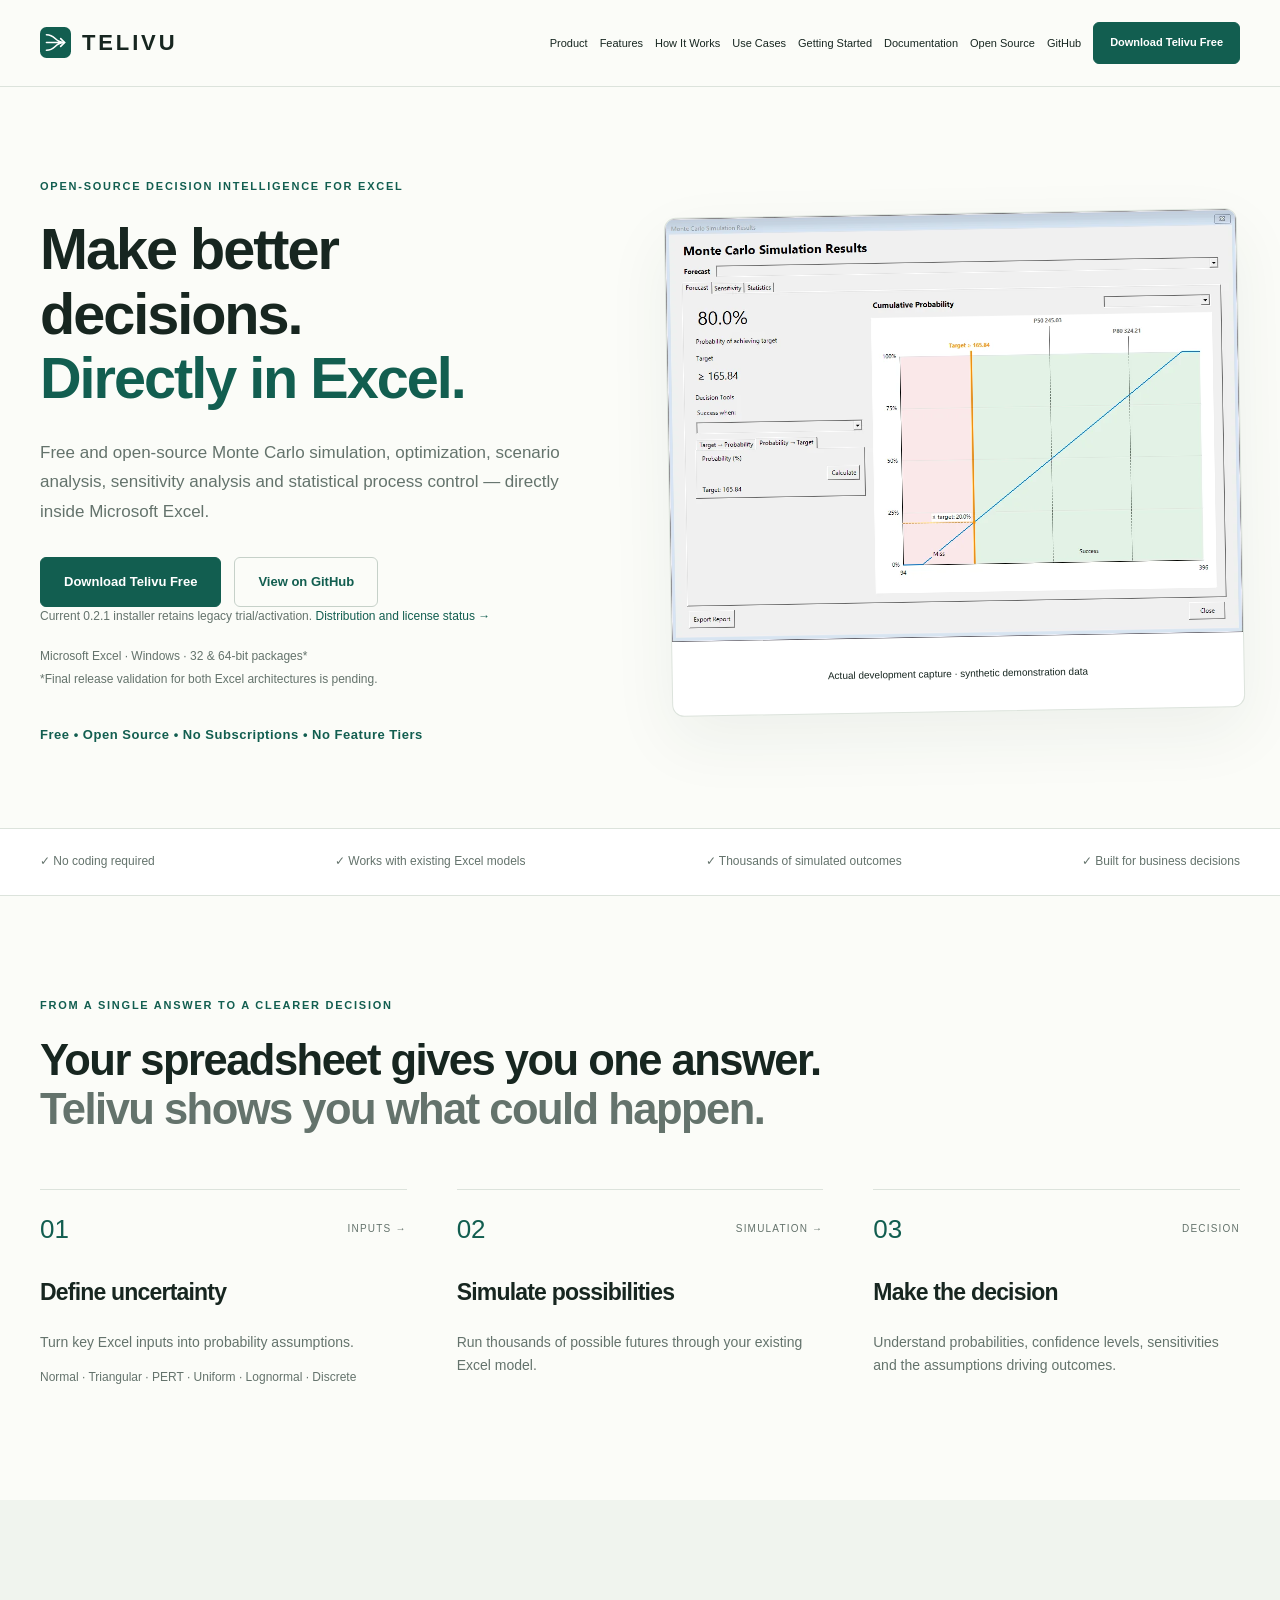
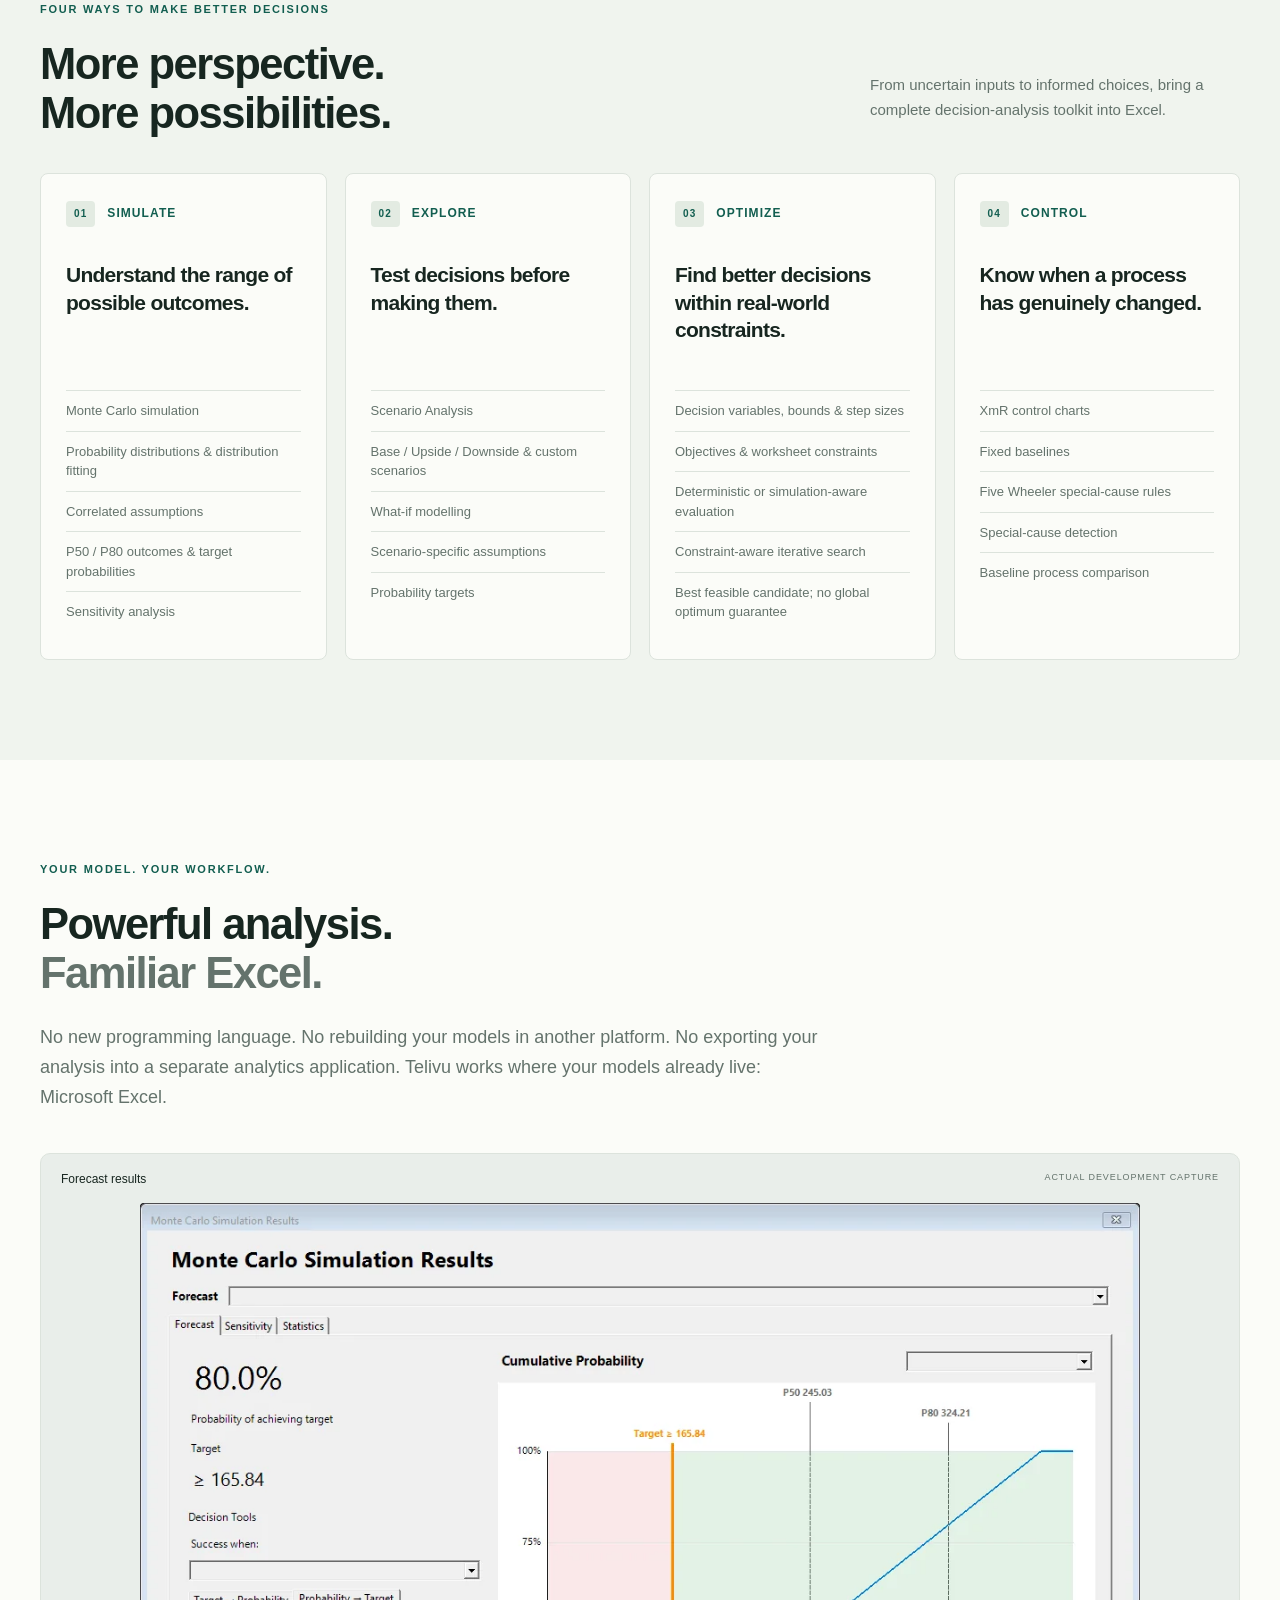
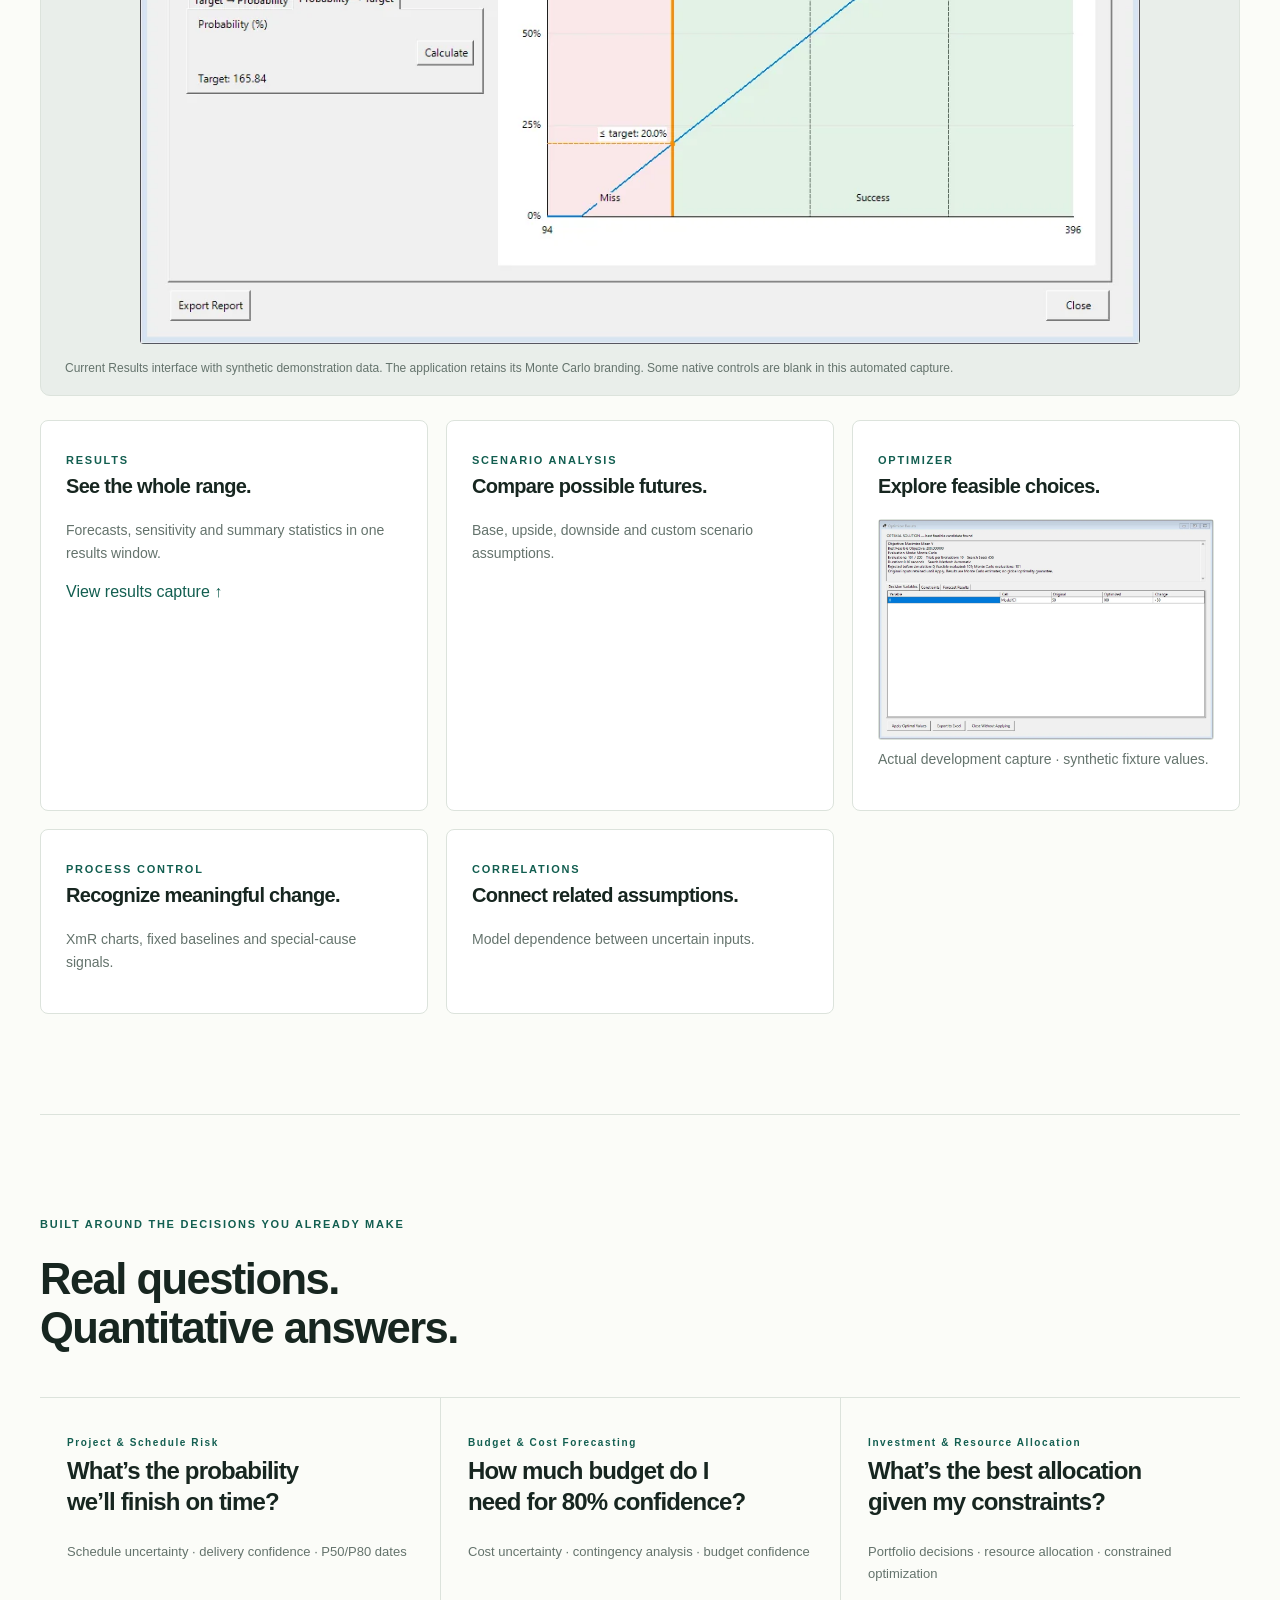
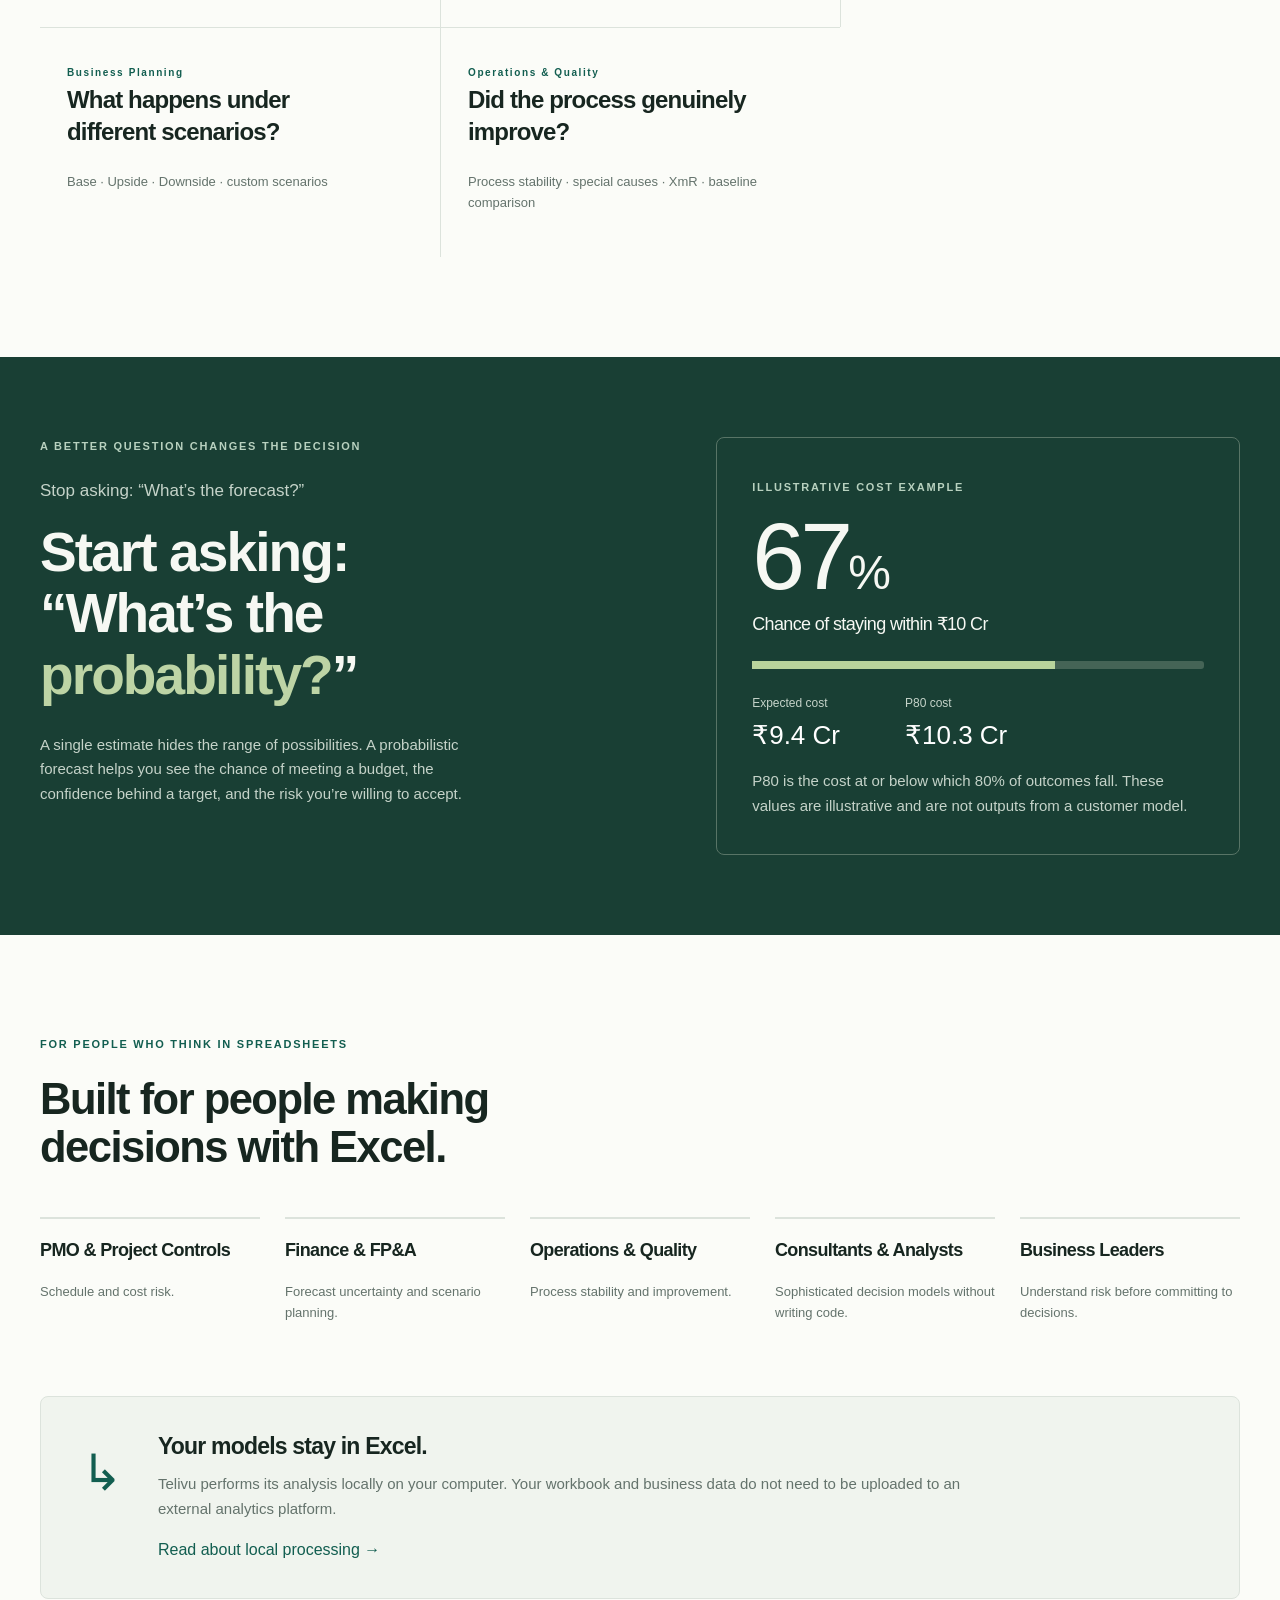
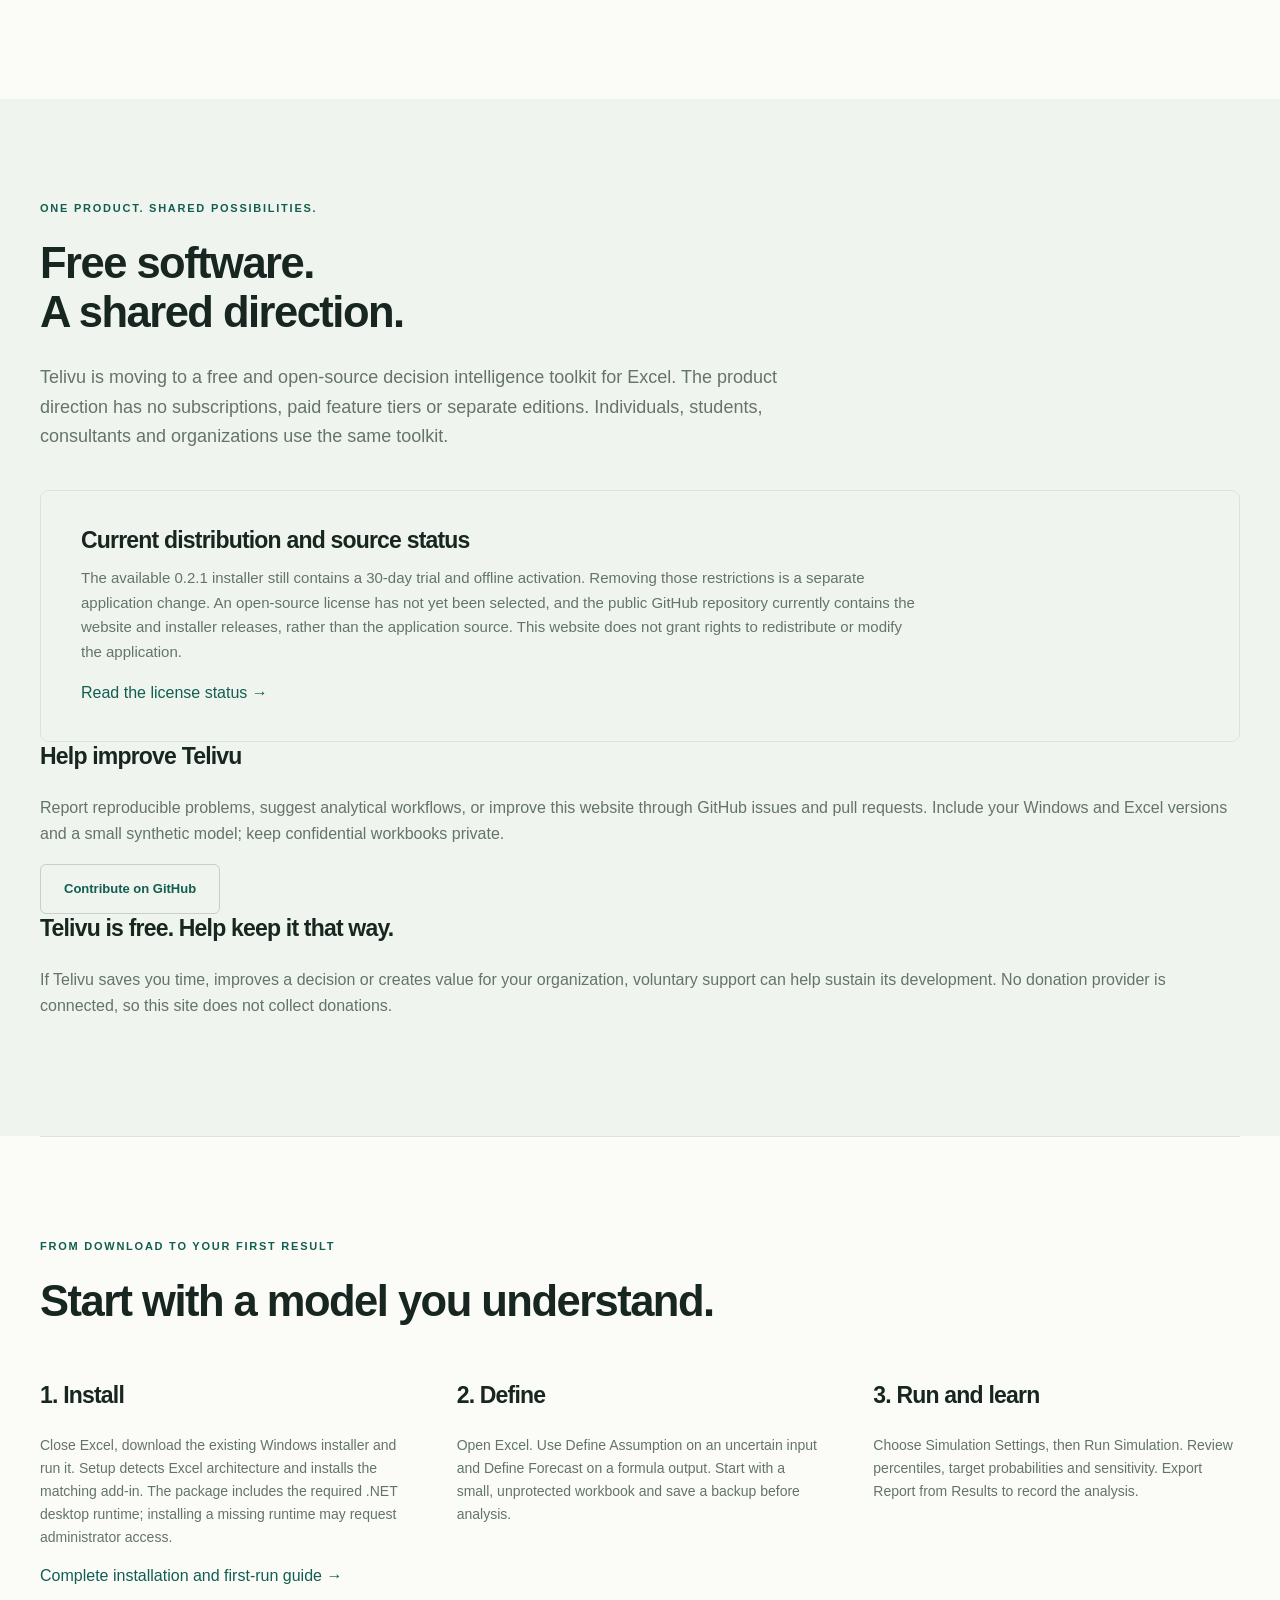
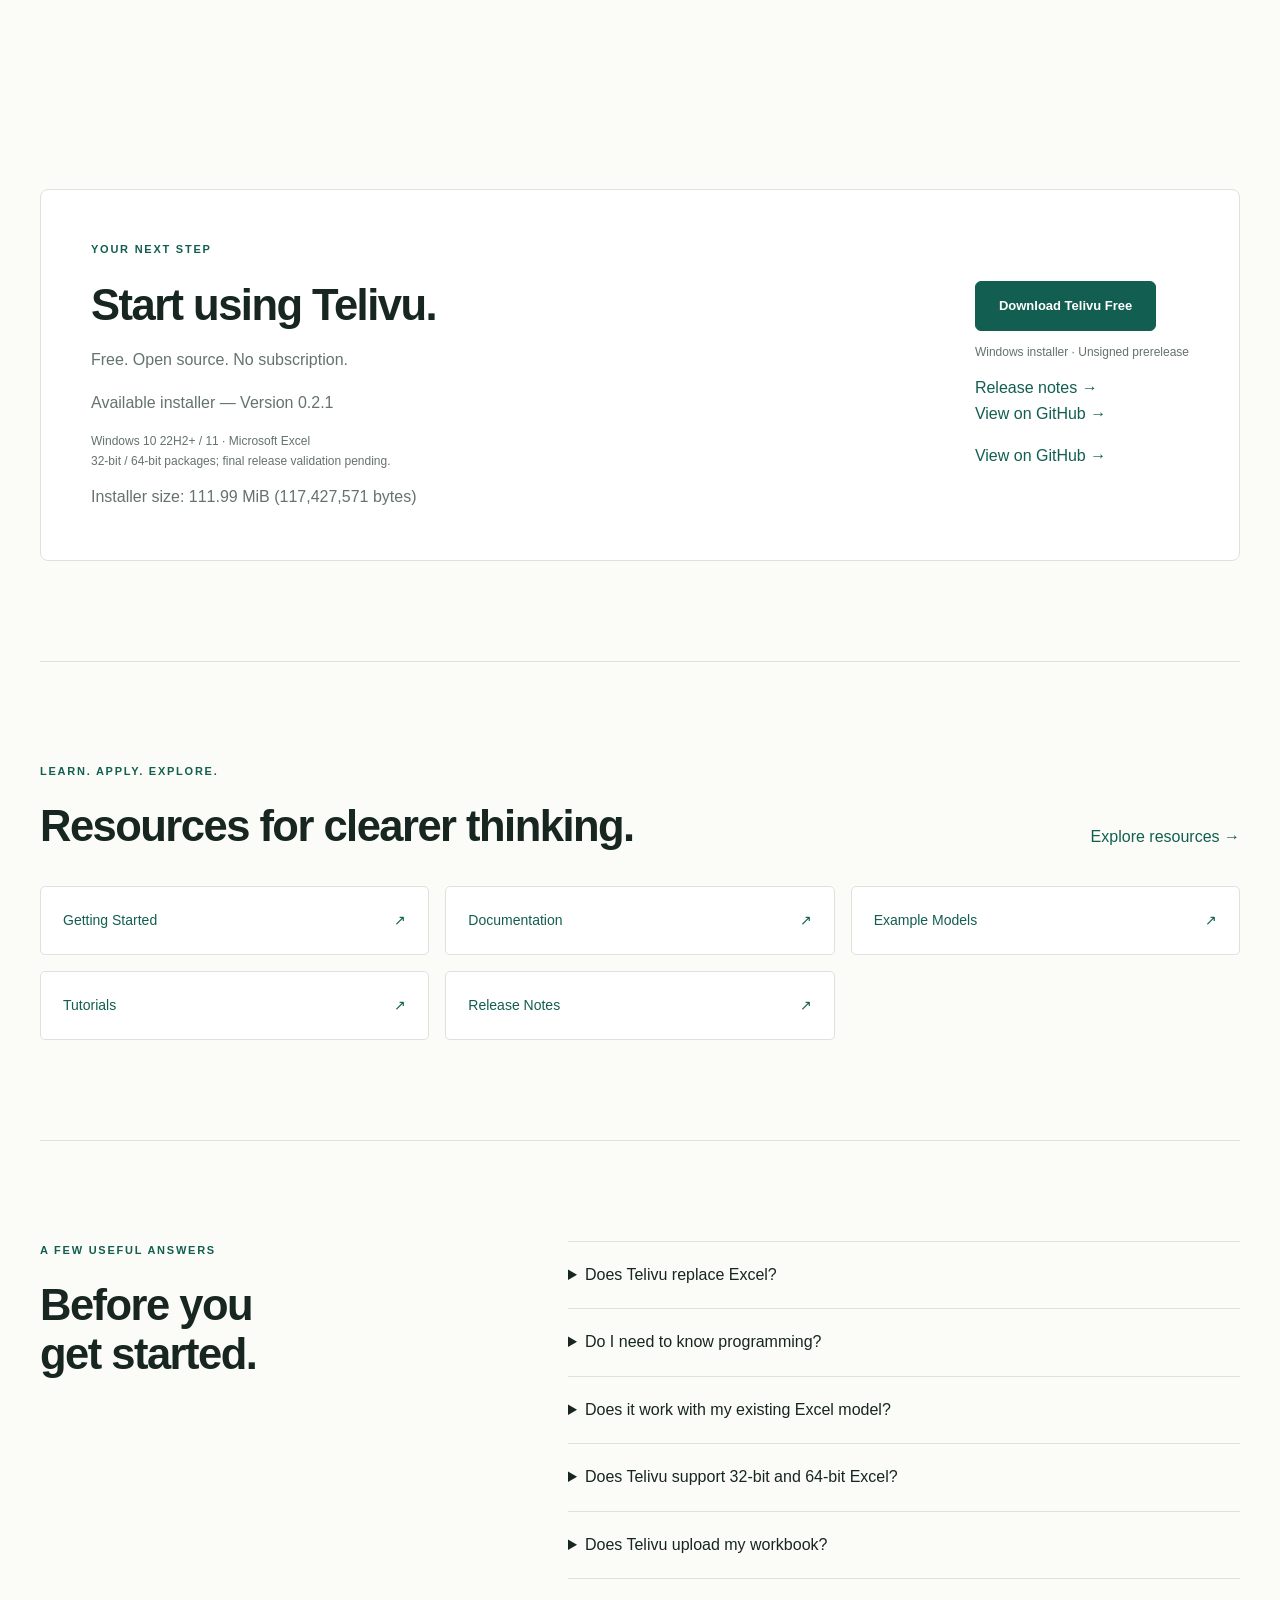
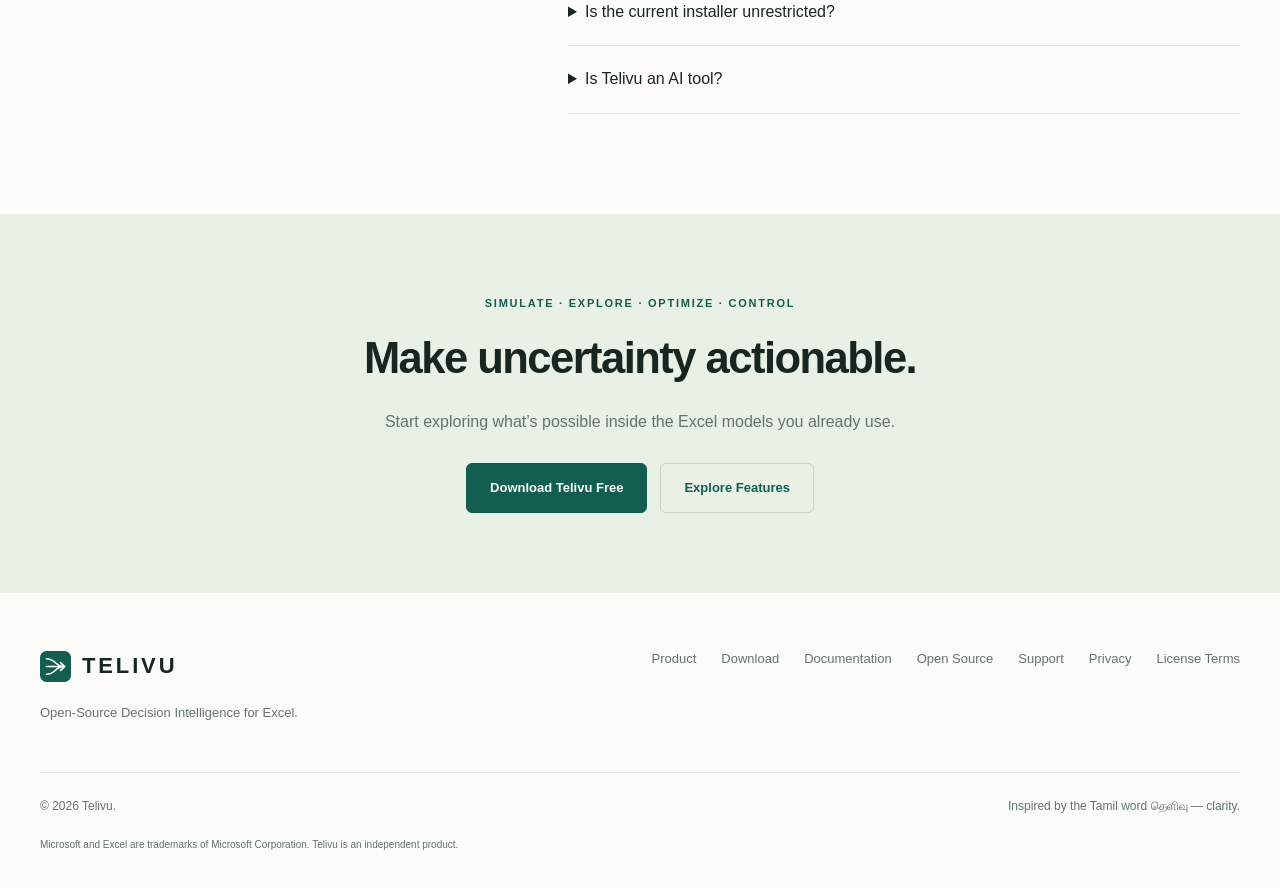
==== commit 2561b413: "Reposition Telivu and complete public documentation" ====
--- a/site/index.html
+++ b/site/index.html
@@ -1,20 +1,18 @@
 <!doctype html><html lang="en"><head>
 <meta charset="utf-8"><meta name="viewport" content="width=device-width, initial-scale=1">
-<title>Telivu — Decision Analysis for Excel</title>
+<title>Telivu — Open-Source Decision Intelligence for Excel</title>
 <meta name="description" content="Simulation, scenario analysis, optimization and statistical process control directly inside Microsoft Excel. Turn uncertainty into better decisions with Telivu.">
-<meta property="og:type" content="website"><meta property="og:title" content="Telivu — Decision Analysis for Excel"><meta property="og:description" content="Clarity in uncertainty. Decision analysis for Excel.">
-<meta name="twitter:card" content="summary_large_image"><meta name="twitter:title" content="Telivu — Decision Analysis for Excel"><meta name="twitter:description" content="Simulation, scenarios, optimization and process control for Excel."><meta name="theme-color" content="#125e50">
+<meta property="og:type" content="website"><meta property="og:title" content="Telivu — Open-Source Decision Intelligence for Excel"><meta property="og:description" content="Clarity in uncertainty. Decision analysis for Excel.">
+<meta name="twitter:card" content="summary_large_image"><meta name="twitter:title" content="Telivu — Open-Source Decision Intelligence for Excel"><meta name="twitter:description" content="Simulation, scenarios, optimization and process control for Excel."><meta name="theme-color" content="#125e50">
 <link rel="icon" href="assets/brand/mark.svg" type="image/svg+xml"><link rel="stylesheet" href="css/site.css"><script src="site-config.js" defer></script><script src="js/site.js" defer></script>
 </head><body>
 <a class="skip" href="#main">Skip to content</a>
-<header class="header"><div class="wrap nav"><a class="brand" href="index.html" aria-label="Telivu home"><img src="assets/brand/mark.svg" width="31" height="31" alt="">TELIVU</a><button class="menu-toggle" aria-controls="navigation" aria-expanded="false" hidden>Menu <span aria-hidden="true">☰</span></button><nav id="navigation" aria-label="Main navigation"><a href="index.html#product">Product</a><a href="index.html#use-cases">Use Cases</a><a href="index.html#features">Features</a><a href="index.html#pricing">Pricing</a><a href="resources/">Resources</a><a class="button small" data-download href="index.html#download">Public download coming soon</a></nav></div></header>
+<header class="header"><div class="wrap nav"><a class="brand" href="index.html"><img src="assets/brand/mark.svg" width="31" height="31" alt="">TELIVU</a><button class="menu-toggle" aria-controls="navigation" aria-expanded="false" hidden>Menu ☰</button><nav id="navigation" aria-label="Main navigation"><a href="index.html#product">Product</a><a href="index.html#features">Features</a><a href="index.html#how-it-works">How It Works</a><a href="index.html#use-cases">Use Cases</a><a href="index.html#getting-started">Getting Started</a><a href="index.html#resources">Documentation</a><a href="index.html#open-source">Open Source</a><a href="https://github.com/unrealvijay1/telivu">GitHub</a><a class="button small" data-download href="index.html#download">Download Telivu Free</a></nav></div></header>
 <main id="main">
-<section class="hero wrap"><div class="hero-copy"><p class="eyebrow">DECISION ANALYSIS FOR EXCEL</p><h1>Clarity in<br><em>uncertainty.</em></h1><p class="lead">Turn your existing Excel models into powerful decision models with simulation, scenario analysis, optimization and statistical process control.</p><div class="actions"><a class="button" data-download href="#download">Public download coming soon</a><a class="button secondary" data-demo href="resources/demo/"><span aria-hidden="true">▷</span> Watch Demo</a></div><p class="compatibility">Microsoft Excel · Windows · 32 &amp; 64-bit packages*</p><p class="fine">*Final release validation for both Excel architectures is pending.</p><div class="capabilities">Simulate <span>·</span> Explore <span>·</span> Optimize <span>·</span> Control</div></div>
-<div class="hero-visual"><div class="visual-top"><span class="dot"></span>A clearer view of what’s possible<span class="example">ILLUSTRATIVE EXAMPLE</span></div><div class="visual-heading"><span>Project cost outlook</span><strong>One model.<br>Many possible futures.</strong></div>
-<svg class="probability-chart" viewBox="0 0 640 320" role="img" aria-labelledby="chart-title chart-desc"><title id="chart-title">Illustrative project cost distribution</title><desc id="chart-desc">A range of possible costs with expected and P80 markers. Values are illustrative, not product results.</desc><defs><linearGradient id="area" x1="0" y1="0" x2="0" y2="1"><stop stop-color="#64aa88" stop-opacity=".6"/><stop offset="1" stop-color="#64aa88" stop-opacity=".03"/></linearGradient></defs><g stroke="#dfe7de"><path d="M45 65h550M45 130h550M45 195h550M45 260h550"/></g><path fill="url(#area)" d="M45 260C110 260 150 250 185 210S260 44 310 44S385 163 425 210S515 260 595 260Z"/><path class="curve" fill="none" stroke="#186653" stroke-width="3" d="M45 260C110 260 150 250 185 210S260 44 310 44S385 163 425 210S515 260 595 260"/><path stroke="#186653" stroke-dasharray="5 5" d="M310 44v216"/><path stroke="#bf8850" stroke-dasharray="5 5" d="M400 150v110"/><g fill="#65746c" font-family="Arial,sans-serif" font-size="13"><text x="45" y="290">LOWER COST</text><text x="495" y="290">HIGHER COST</text><text x="276" y="25">Expected</text><text x="408" y="135">P80</text></g></svg>
-<div class="metric-row"><div><span>Expected cost</span><strong>₹9.4 <small>Cr</small></strong></div><div><span>P80 cost</span><strong>₹10.3 <small>Cr</small></strong></div><div><span>Probability ≤ ₹10 Cr</span><strong>67<small>%</small></strong></div></div><p class="visual-note">Illustrative values · Not a product screenshot</p></div></section>
+<section class="hero wrap"><div class="hero-copy"><p class="eyebrow">OPEN-SOURCE DECISION INTELLIGENCE FOR EXCEL</p><h1>Make better decisions.<br><em>Directly in Excel.</em></h1><p class="lead">Free and open-source Monte Carlo simulation, optimization, scenario analysis, sensitivity analysis and statistical process control — directly inside Microsoft Excel.</p><div class="actions"><a class="button" data-download href="#download">Download Telivu Free</a><a class="button secondary" href="https://github.com/unrealvijay1/telivu">View on GitHub</a></div><p class="fine">Current 0.2.1 installer retains legacy trial/activation. <a href="license/">Distribution and license status →</a></p><p class="compatibility">Microsoft Excel · Windows · 32 &amp; 64-bit packages*</p><p class="fine">*Final release validation for both Excel architectures is pending.</p><div class="capabilities">Free • Open Source • No Subscriptions • No Feature Tiers</div></div>
+<figure class="hero-visual"><img src="assets/product/results.webp" width="1120" height="830" alt="Actual Telivu forecast results with cumulative probabilities and target calculator"><figcaption class="visual-note">Actual development capture · synthetic demonstration data</figcaption></figure></section>
 <div class="value-strip"><div class="wrap"><span>✓ No coding required</span><span>✓ Works with existing Excel models</span><span>✓ Thousands of simulated outcomes</span><span>✓ Built for business decisions</span></div></div>
-<section class="section wrap" id="product"><p class="eyebrow">FROM A SINGLE ANSWER TO A CLEARER DECISION</p><h2>Your spreadsheet gives you one answer.<br><span class="muted">Telivu shows you what could happen.</span></h2><div class="steps"><article><span class="step-number">01 <span>INPUTS →</span></span><h3>Define uncertainty</h3><p>Turn key Excel inputs into probability assumptions.</p><p class="fine">Normal · Triangular · PERT · Uniform · Lognormal · Discrete</p></article><article><span class="step-number">02 <span>SIMULATION →</span></span><h3>Simulate possibilities</h3><p>Run thousands of possible futures through your existing Excel model.</p></article><article><span class="step-number">03 <span>DECISION</span></span><h3>Make the decision</h3><p>Understand probabilities, confidence levels, sensitivities and the assumptions driving outcomes.</p></article></div></section>
+<section class="section wrap" id="product"><p class="eyebrow">FROM A SINGLE ANSWER TO A CLEARER DECISION</p><h2>Your spreadsheet gives you one answer.<br><span class="muted">Telivu shows you what could happen.</span></h2><div class="steps" id="how-it-works"><article><span class="step-number">01 <span>INPUTS →</span></span><h3>Define uncertainty</h3><p>Turn key Excel inputs into probability assumptions.</p><p class="fine">Normal · Triangular · PERT · Uniform · Lognormal · Discrete</p></article><article><span class="step-number">02 <span>SIMULATION →</span></span><h3>Simulate possibilities</h3><p>Run thousands of possible futures through your existing Excel model.</p></article><article><span class="step-number">03 <span>DECISION</span></span><h3>Make the decision</h3><p>Understand probabilities, confidence levels, sensitivities and the assumptions driving outcomes.</p></article></div></section>
 <section class="tinted" id="features"><div class="section wrap"><div class="section-intro"><div><p class="eyebrow">FOUR WAYS TO MAKE BETTER DECISIONS</p><h2>More perspective.<br>More possibilities.</h2></div><p>From uncertain inputs to informed choices, bring a complete decision-analysis toolkit into Excel.</p></div><div class="pillars">
 <article class="pillar"><div class="pillar-label"><span>01</span> SIMULATE</div><h3>Understand the range of possible outcomes.</h3><ul><li>Monte Carlo simulation</li><li>Probability distributions &amp; distribution fitting</li><li>Correlated assumptions</li><li>P50 / P80 outcomes &amp; target probabilities</li><li>Sensitivity analysis</li></ul></article>
 <article class="pillar"><div class="pillar-label"><span>02</span> EXPLORE</div><h3>Test decisions before making them.</h3><ul><li>Scenario Analysis</li><li>Base / Upside / Downside &amp; custom scenarios</li><li>What-if modelling</li><li>Scenario-specific assumptions</li><li>Probability targets</li></ul></article>
@@ -23,10 +21,10 @@
 </div></div></section>
 <section class="section wrap" id="showcase"><p class="eyebrow">YOUR MODEL. YOUR WORKFLOW.</p><h2>Powerful analysis.<br><span class="muted">Familiar Excel.</span></h2><p class="section-lead">No new programming language. No rebuilding your models in another platform. No exporting your analysis into a separate analytics application. Telivu works where your models already live: Microsoft Excel.</p><figure class="product-shot"><div class="shot-heading"><span>Forecast results</span><span>ACTUAL DEVELOPMENT CAPTURE</span></div><img src="assets/product/results.webp" width="1120" height="830" loading="lazy" alt="Actual Results window with cumulative probability, P50 and P80 markers, target calculator and Export Report button"><figcaption>Current Results interface with synthetic demonstration data. The application retains its Monte Carlo branding. Some native controls are blank in this automated capture.</figcaption></figure><div class="showcase-grid">
 <article class="showcase-card"><span class="eyebrow">RESULTS</span><h3>See the whole range.</h3><p>Forecasts, sensitivity and summary statistics in one results window.</p><a href="#showcase">View results capture ↑</a></article>
-<article class="showcase-card"><span class="eyebrow">SCENARIO ANALYSIS</span><h3>Compare possible futures.</h3><p>Base, upside, downside and custom scenario assumptions.</p><span class="placeholder">Screenshot coming soon</span></article>
+<article class="showcase-card"><span class="eyebrow">SCENARIO ANALYSIS</span><h3>Compare possible futures.</h3><p>Base, upside, downside and custom scenario assumptions.</p></article>
 <article class="showcase-card"><span class="eyebrow">OPTIMIZER</span><h3>Explore feasible choices.</h3><img src="assets/product/optimizer.webp" width="1097" height="719" loading="lazy" alt="Actual Optimizer Results capture with a best feasible candidate, decision variables, Apply and Export controls"><p class="fine">Actual development capture · synthetic fixture values.</p></article>
-<article class="showcase-card"><span class="eyebrow">PROCESS CONTROL</span><h3>Recognize meaningful change.</h3><p>XmR charts, fixed baselines and special-cause signals.</p><span class="placeholder">Screenshot coming soon</span></article>
-<article class="showcase-card"><span class="eyebrow">CORRELATIONS</span><h3>Connect related assumptions.</h3><p>Model dependence between uncertain inputs.</p><span class="placeholder">Screenshot coming soon</span></article></div></section>
+<article class="showcase-card"><span class="eyebrow">PROCESS CONTROL</span><h3>Recognize meaningful change.</h3><p>XmR charts, fixed baselines and special-cause signals.</p></article>
+<article class="showcase-card"><span class="eyebrow">CORRELATIONS</span><h3>Connect related assumptions.</h3><p>Model dependence between uncertain inputs.</p></article></div></section>
 <section class="section wrap border-top" id="use-cases"><p class="eyebrow">BUILT AROUND THE DECISIONS YOU ALREADY MAKE</p><h2>Real questions.<br>Quantitative answers.</h2><div class="use-cases">
 <article><span class="eyebrow">Project &amp; Schedule Risk</span><h3>What’s the probability we’ll finish on time?</h3><p>Schedule uncertainty · delivery confidence · P50/P80 dates</p></article>
 <article><span class="eyebrow">Budget &amp; Cost Forecasting</span><h3>How much budget do I need for 80% confidence?</h3><p>Cost uncertainty · contingency analysis · budget confidence</p></article>
@@ -34,20 +32,20 @@
 <article><span class="eyebrow">Business Planning</span><h3>What happens under different scenarios?</h3><p>Base · Upside · Downside · custom scenarios</p></article>
 <article><span class="eyebrow">Operations &amp; Quality</span><h3>Did the process genuinely improve?</h3><p>Process stability · special causes · XmR · baseline comparison</p></article></div></section>
 <section class="probability-section"><div class="wrap probability-inner"><div><p class="eyebrow">A BETTER QUESTION CHANGES THE DECISION</p><p class="old-question">Stop asking: “What’s the forecast?”</p><h2>Start asking:<br>“What’s the<br><em>probability?</em>”</h2><p>A single estimate hides the range of possibilities. A probabilistic forecast helps you see the chance of meeting a budget, the confidence behind a target, and the risk you’re willing to accept.</p></div><div class="probability-explanation"><span class="eyebrow">ILLUSTRATIVE COST EXAMPLE</span><div class="large-stat">67<span>%</span></div><h3>Chance of staying within ₹10 Cr</h3><div class="probability-meter" aria-hidden="true"><span></span></div><div class="stat-pair"><p>Expected cost<strong>₹9.4 Cr</strong></p><p>P80 cost<strong>₹10.3 Cr</strong></p></div><p class="fine">P80 is the cost at or below which 80% of outcomes fall. These values are illustrative and are not outputs from a customer model.</p></div></div></section>
-<section class="section wrap"><p class="eyebrow">FOR PEOPLE WHO THINK IN SPREADSHEETS</p><h2>Built for people making<br>decisions with Excel.</h2><div class="audiences"><article><h3>PMO &amp; Project Controls</h3><p>Schedule and cost risk.</p></article><article><h3>Finance &amp; FP&amp;A</h3><p>Forecast uncertainty and scenario planning.</p></article><article><h3>Operations &amp; Quality</h3><p>Process stability and improvement.</p></article><article><h3>Consultants &amp; Analysts</h3><p>Sophisticated decision models without writing code.</p></article><article><h3>Business Leaders</h3><p>Understand risk before committing to decisions.</p></article></div><div class="local-panel"><span class="local-icon" aria-hidden="true">↳</span><div><h3>Your models stay in Excel.</h3><p>Telivu performs its analysis locally on your computer. Your workbook and business data do not need to be uploaded to an external analytics platform. Current trial and paid-license validation also operate offline.</p><a href="privacy/">Read about local processing →</a></div></div></section>
-<section class="tinted" id="pricing"><div class="section wrap"><p class="eyebrow">START WITH CLARITY</p><h2>A plan for your next decision.</h2><p class="section-lead">Evaluate the product, then choose the right path for you or your team. Commercial pricing is being finalized.</p><div class="pricing"><article class="price-card featured"><span class="eyebrow">FREE TRIAL</span><h3>30 days</h3><p>Time to explore your own models.</p><ul><li>Full product evaluation</li><li>No coding required</li><li>Windows + Microsoft Excel</li></ul><a class="button" data-download href="#download">Public download coming soon</a></article><article class="price-card"><span class="eyebrow">PROFESSIONAL</span><h3>For individual analysts</h3><p>Make better decisions part of your everyday work.</p><span class="coming">Coming soon</span></article><article class="price-card"><span class="eyebrow">BUSINESS</span><h3>For teams and organizations</h3><p>Bring a shared view of uncertainty to your organization.</p><a class="button secondary" data-contact href="support/">Contact Us</a><p class="fine contact-status">Contact information coming soon</p></article></div></div></section>
-<section class="section wrap" id="download"><div class="download-panel"><div><p class="eyebrow">YOUR NEXT STEP</p><h2>Download Telivu<br>for Excel.</h2><p>Telivu for Excel — Version <span data-version>0.2.1</span></p><p class="fine">Windows 10 22H2+ / 11 · Microsoft Excel<br>32-bit / 64-bit packages; final release validation pending.</p><p data-installer-size hidden></p></div><div><a class="button" data-download href="#download">Public download coming soon</a><p class="fine" data-download-status>The installer is not yet approved for public distribution.</p><a data-release-notes href="resources/release-notes/">Release notes →</a></div></div></section>
+<section class="section wrap"><p class="eyebrow">FOR PEOPLE WHO THINK IN SPREADSHEETS</p><h2>Built for people making<br>decisions with Excel.</h2><div class="audiences"><article><h3>PMO &amp; Project Controls</h3><p>Schedule and cost risk.</p></article><article><h3>Finance &amp; FP&amp;A</h3><p>Forecast uncertainty and scenario planning.</p></article><article><h3>Operations &amp; Quality</h3><p>Process stability and improvement.</p></article><article><h3>Consultants &amp; Analysts</h3><p>Sophisticated decision models without writing code.</p></article><article><h3>Business Leaders</h3><p>Understand risk before committing to decisions.</p></article></div><div class="local-panel"><span class="local-icon" aria-hidden="true">↳</span><div><h3>Your models stay in Excel.</h3><p>Telivu performs its analysis locally on your computer. Your workbook and business data do not need to be uploaded to an external analytics platform. </p><a href="privacy/">Read about local processing →</a></div></div></section>
+<section class="tinted" id="open-source"><div class="section wrap"><p class="eyebrow">ONE PRODUCT. SHARED POSSIBILITIES.</p><h2>Free software.<br>A shared direction.</h2><p class="section-lead">Telivu is moving to a free and open-source decision intelligence toolkit for Excel. The product direction has no subscriptions, paid feature tiers or separate editions. Individuals, students, consultants and organizations use the same toolkit.</p><div class="local-panel"><div><h3>Current distribution and source status</h3><p>The available 0.2.1 installer still contains a 30-day trial and offline activation. Removing those restrictions is a separate application change. An open-source license has not yet been selected, and the public GitHub repository currently contains the website and installer releases, rather than the application source. This website does not grant rights to redistribute or modify the application.</p><a href="license/">Read the license status →</a></div></div><h3>Help improve Telivu</h3><p>Report reproducible problems, suggest analytical workflows, or improve this website through GitHub issues and pull requests. Include your Windows and Excel versions and a small synthetic model; keep confidential workbooks private.</p><a class="button secondary" href="https://github.com/unrealvijay1/telivu/issues">Contribute on GitHub</a><h3>Telivu is free. Help keep it that way.</h3><p>If Telivu saves you time, improves a decision or creates value for your organization, voluntary support can help sustain its development. No donation provider is connected, so this site does not collect donations.</p></div></section>
+<section class="section wrap border-top" id="getting-started"><p class="eyebrow">FROM DOWNLOAD TO YOUR FIRST RESULT</p><h2>Start with a model you understand.</h2><div class="steps"><article><h3>1. Install</h3><p>Close Excel, download the existing Windows installer and run it. Setup detects Excel architecture and installs the matching add-in. The package includes the required .NET desktop runtime; installing a missing runtime may request administrator access.</p></article><article><h3>2. Define</h3><p>Open Excel. Use Define Assumption on an uncertain input and Define Forecast on a formula output. Start with a small, unprotected workbook and save a backup before analysis.</p></article><article><h3>3. Run and learn</h3><p>Choose Simulation Settings, then Run Simulation. Review percentiles, target probabilities and sensitivity. Export Report from Results to record the analysis.</p></article></div><a href="resources/getting-started/">Complete installation and first-run guide →</a></section><section class="section wrap" id="download"><div class="download-panel"><div><p class="eyebrow">YOUR NEXT STEP</p><h2>Start using Telivu.</h2><p>Free. Open source. No subscription.</p><p>Available installer — Version <span data-version>0.2.1</span></p><p class="fine">Windows 10 22H2+ / 11 · Microsoft Excel<br>32-bit / 64-bit packages; final release validation pending.</p><p data-installer-size hidden></p></div><div><a class="button" data-download href="#download">Download Telivu Free</a><p class="fine" data-download-status>Windows installer · Unsigned prerelease</p><a data-release-notes href="resources/release-notes/">Release notes →</a><p><a href="https://github.com/unrealvijay1/telivu">View on GitHub →</a></p><p><a href="https://github.com/unrealvijay1/telivu">View on GitHub →</a></p></div></div></section>
 <section class="section wrap border-top" id="resources"><div class="section-intro"><div><p class="eyebrow">LEARN. APPLY. EXPLORE.</p><h2>Resources for clearer thinking.</h2></div><a href="resources/">Explore resources →</a></div><div class="resource-links"><a href="resources/getting-started/">Getting Started <span>↗</span></a><a href="resources/documentation/">Documentation <span>↗</span></a><a href="resources/example-models/">Example Models <span>↗</span></a><a href="resources/tutorials/">Tutorials <span>↗</span></a><a href="resources/release-notes/">Release Notes <span>↗</span></a></div></section>
 <section class="section wrap border-top" id="faq"><div class="faq-layout"><div><p class="eyebrow">A FEW USEFUL ANSWERS</p><h2>Before you<br>get started.</h2></div><div class="faq">
 <details><summary>Does Telivu replace Excel?</summary><p>No. Telivu extends Microsoft Excel with decision-analysis capabilities.</p></details>
 <details><summary>Do I need to know programming?</summary><p>No. Configure assumptions, forecasts and analysis through the add-in’s interface.</p></details>
 <details><summary>Does it work with my existing Excel model?</summary><p>Telivu is designed for Excel-based models. Inputs, forecasts and references must meet supported configuration requirements. Workbook protection, external dependencies and calculation behavior may affect compatibility.</p></details>
-<details><summary>Does Telivu support 32-bit and 64-bit Excel?</summary><p>Both x86 and x64 packages are built. Final clean-machine validation for both Excel architectures remains a release gate; public downloads are not yet enabled. Windows is required.</p></details>
+<details><summary>Does Telivu support 32-bit and 64-bit Excel?</summary><p>Both x86 and x64 packages are built. Final clean-machine validation for both Excel architectures remains a release gate; the available installer is an unsigned prerelease. Windows is required.</p></details>
 <details><summary>Does Telivu upload my workbook?</summary><p>Current analysis runs locally through Excel on your computer. Workbook data is not uploaded to an analytics service. Current licensing also uses local offline validation.</p></details>
-<details><summary>What happens after the trial?</summary><p>The current evaluation lasts 30 days. Continued access requires a valid paid license. Commercial pricing and purchase arrangements will be published when finalized.</p></details>
+<details><summary>Is the current installer unrestricted?</summary><p>The free and open-source direction applies to the product roadmap. The existing 0.2.1 installer retains its 30-day trial and activation checks. Application licensing removal and adoption of an open-source license are separate changes.</p></details>
 <details><summary>Is Telivu an AI tool?</summary><p>Telivu is a quantitative decision-analysis tool. Its core simulation, optimization and statistical methods produce analytical results rather than relying on generative AI. Fixed seeds support reproducible simulations under the same model and settings.</p></details>
 </div></div></section>
-<section class="closing"><div class="wrap"><p class="eyebrow">SIMULATE · EXPLORE · OPTIMIZE · CONTROL</p><h2>Make uncertainty actionable.</h2><p>Start exploring what’s possible inside the Excel models you already use.</p><div class="actions"><a class="button" data-download href="#download">Public download coming soon</a><a class="button secondary" href="#features">Explore Features</a></div></div></section>
+<section class="closing"><div class="wrap"><p class="eyebrow">SIMULATE · EXPLORE · OPTIMIZE · CONTROL</p><h2>Make uncertainty actionable.</h2><p>Start exploring what’s possible inside the Excel models you already use.</p><div class="actions"><a class="button" data-download href="#download">Download Telivu Free</a><a class="button secondary" href="#features">Explore Features</a></div></div></section>
 </main>
-<footer class="footer"><div class="wrap"><div class="footer-top"><div><a class="brand" href="index.html"><img src="assets/brand/mark.svg" width="31" height="31" alt="">TELIVU</a><p>Clarity in uncertainty.</p></div><nav aria-label="Footer"><a href="index.html#product">Product</a><a href="index.html#download">Download</a><a href="resources/documentation/">Documentation</a><a href="index.html#pricing">Pricing</a><a href="support/">Support</a><a href="privacy/">Privacy</a><a href="license/">License Terms</a></nav></div><div class="footer-bottom"><span>© 2026 Telivu. All rights reserved.</span><span>Inspired by the Tamil word <span lang="ta">தெளிவு</span> — clarity.</span></div><p class="fine">Microsoft and Excel are trademarks of Microsoft Corporation. Telivu is an independent product.</p></div></footer>
+<footer class="footer"><div class="wrap"><div class="footer-top"><div><a class="brand" href="index.html"><img src="assets/brand/mark.svg" width="31" height="31" alt="">TELIVU</a><p>Open-Source Decision Intelligence for Excel.</p></div><nav aria-label="Footer"><a href="index.html#product">Product</a><a href="index.html#download">Download</a><a href="resources/documentation/">Documentation</a><a href="index.html#open-source">Open Source</a><a href="support/">Support</a><a href="privacy/">Privacy</a><a href="license/">License Terms</a></nav></div><div class="footer-bottom"><span>© 2026 Telivu.</span><span>Inspired by the Tamil word <span lang="ta">தெளிவு</span> — clarity.</span></div><p class="fine">Microsoft and Excel are trademarks of Microsoft Corporation. Telivu is an independent product.</p></div></footer>
 </body></html>
--- a/site/css/site.css
+++ b/site/css/site.css
@@ -3,3 +3,6 @@
 @media(max-width:800px){.wrap{width:calc(100% - 40px)}.nav{min-height:72px;flex-wrap:wrap;gap:0}.menu-toggle:not([hidden]){display:block}.nav nav{width:100%;flex-direction:column;align-items:stretch;gap:0;padding-bottom:20px}.nav nav[data-mobile-hidden]{display:none}.nav nav>a{padding:13px}.nav nav>.button{max-width:none;margin-top:10px}.hero{grid-template-columns:1fr;padding-block:55px;gap:40px}.hero-copy{max-width:600px}.hero-visual{max-width:610px;width:100%;transform:none}.hero h1{font-size:65px}.value-strip>.wrap{display:grid;grid-template-columns:1fr 1fr;gap:14px;font-size:11px}.section{padding-block:65px}.steps{gap:25px}.section-intro{display:block}.section-intro>p{margin-top:25px}.showcase-grid{grid-template-columns:repeat(2,1fr)}.use-cases{grid-template-columns:repeat(2,1fr)}.use-cases article:nth-child(3n+1){border-left:1px solid var(--line)}.use-cases article:nth-child(2n+1){border-left:0}.probability-inner{grid-template-columns:1fr;padding-block:60px;gap:30px}.probability-explanation{max-width:600px}.pricing{grid-template-columns:1fr}.price-card{padding:30px}.price-card h3{font-size:26px}.price-card .button,.coming{margin-top:25px}.download-panel{padding:30px;align-items:start;flex-direction:column}.resource-links{grid-template-columns:repeat(2,1fr)}.faq-layout{grid-template-columns:1fr;gap:15px}.footer-top{flex-direction:column;gap:20px}.footer-bottom{flex-direction:column;gap:10px}.document h1{font-size:42px}}
 @media(max-width:480px){.hero h1{font-size:52px}.hero .lead{font-size:16px}.hero .actions{flex-direction:column;align-items:stretch}.capabilities{font-size:12px;letter-spacing:0}.capabilities span{margin:0 7px}.visual-top{padding:14px;font-size:10px}.example{width:100%;margin-left:14px}.visual-heading{padding:22px 20px 0}.visual-heading strong{font-size:24px}.metric-row{margin-inline:15px;gap:7px}.metric-row strong{font-size:23px}.metric-row span{font-size:9px}.metric-row small{font-size:12px}.steps,.pillars,.showcase-grid,.use-cases,.audiences,.resource-links{grid-template-columns:1fr}.steps{gap:20px;margin-top:30px}.step-number{padding-bottom:14px}.pillar h3{min-height:0}.pillar-label{margin-bottom:20px}.use-cases article{border-left:0!important;padding-inline:0}.local-panel{padding:25px;gap:12px}.local-icon{display:none}.audiences{gap:20px;margin-block:30px}.probability-explanation{padding:25px}.stat-pair{gap:35px}.closing{padding-block:60px}.closing .actions{flex-direction:column}.product-shot{padding:8px}.shot-heading{flex-direction:column;gap:0}.document h1{font-size:36px}}
 @media(prefers-reduced-motion:reduce){html{scroll-behavior:auto}*,*::before,*::after{animation:none!important;transition:none!important}.button:hover{transform:none}}
+
+.nav nav{gap:12px}.nav nav>a{font-size:11px}.hero-visual{margin:0}.hero h1{font-size:clamp(42px,4.5vw,68px)}.capabilities{line-height:1.9}.document li{margin-bottom:12px}.hero-visual img{display:block}.hero-visual figcaption{padding:12px}
+@media(min-width:801px) and (max-width:1250px){.nav{flex-wrap:wrap;padding-block:16px}.nav nav{flex-wrap:wrap}}
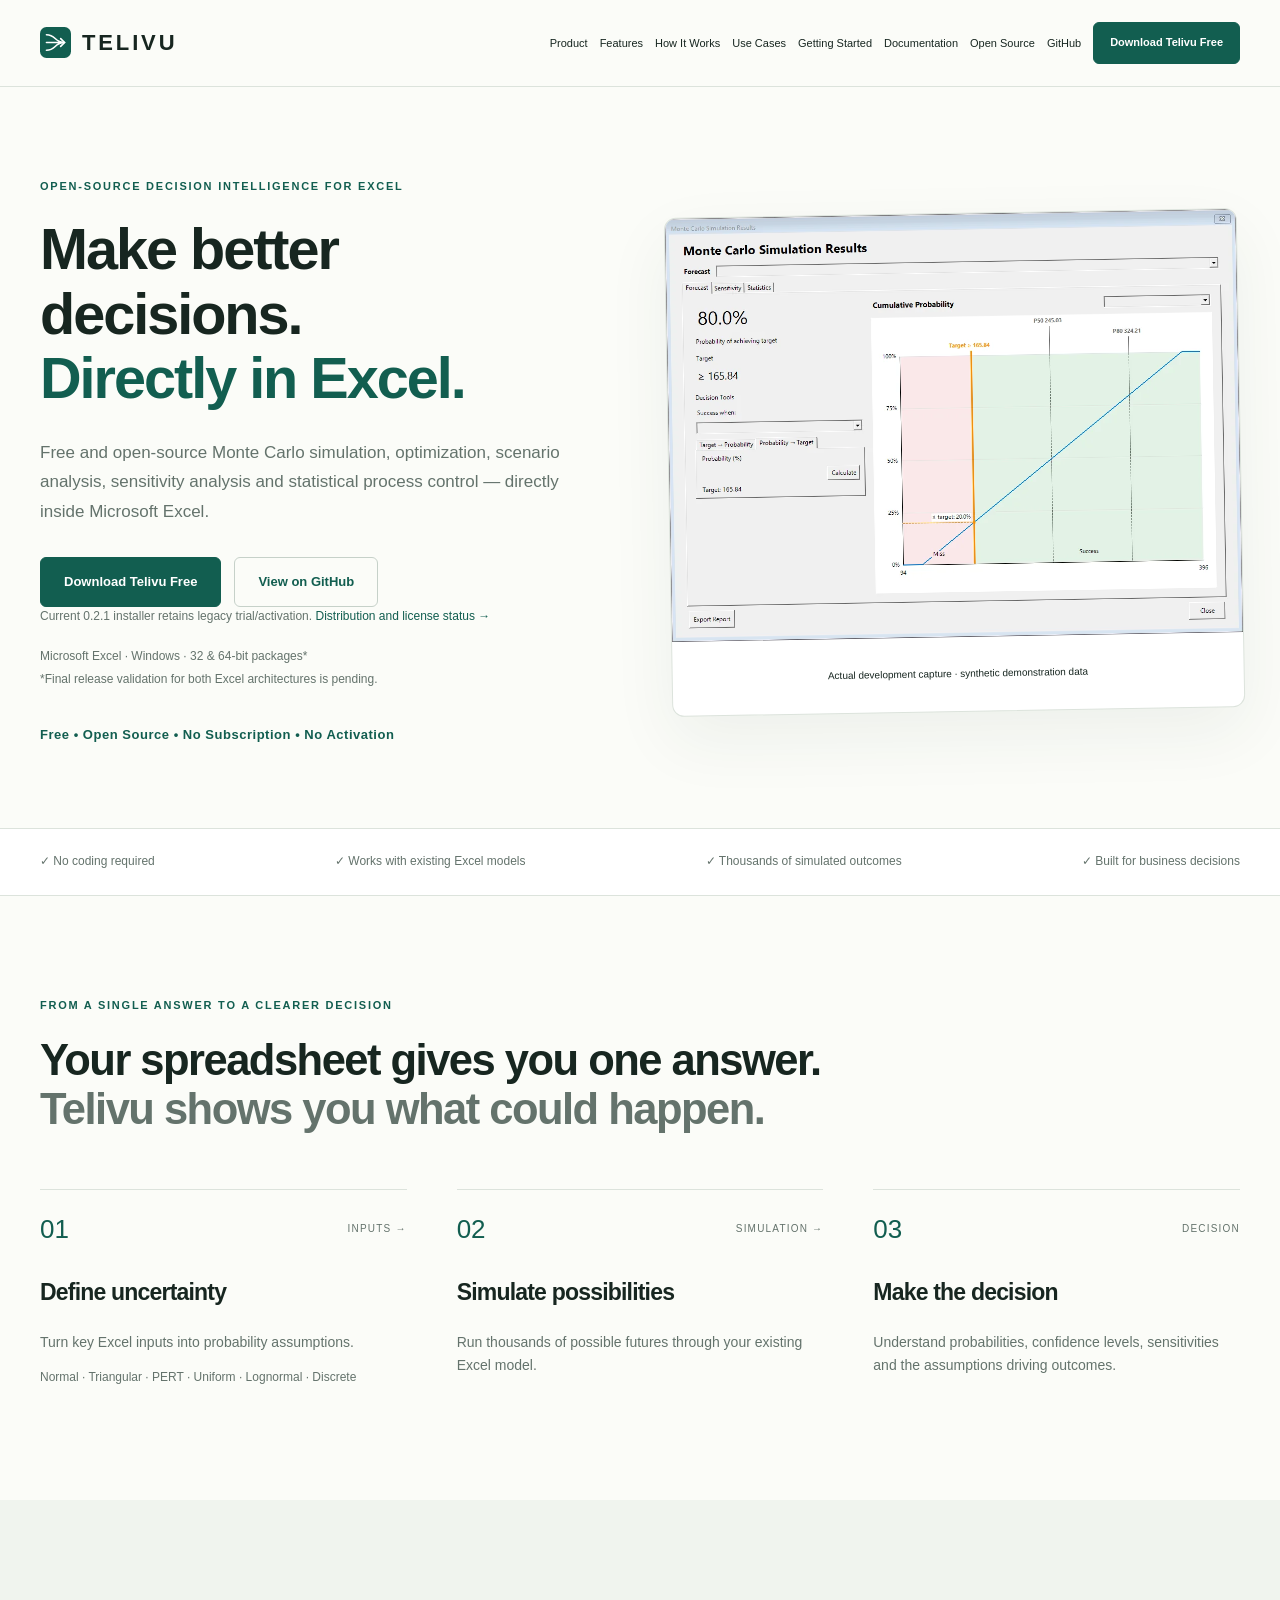
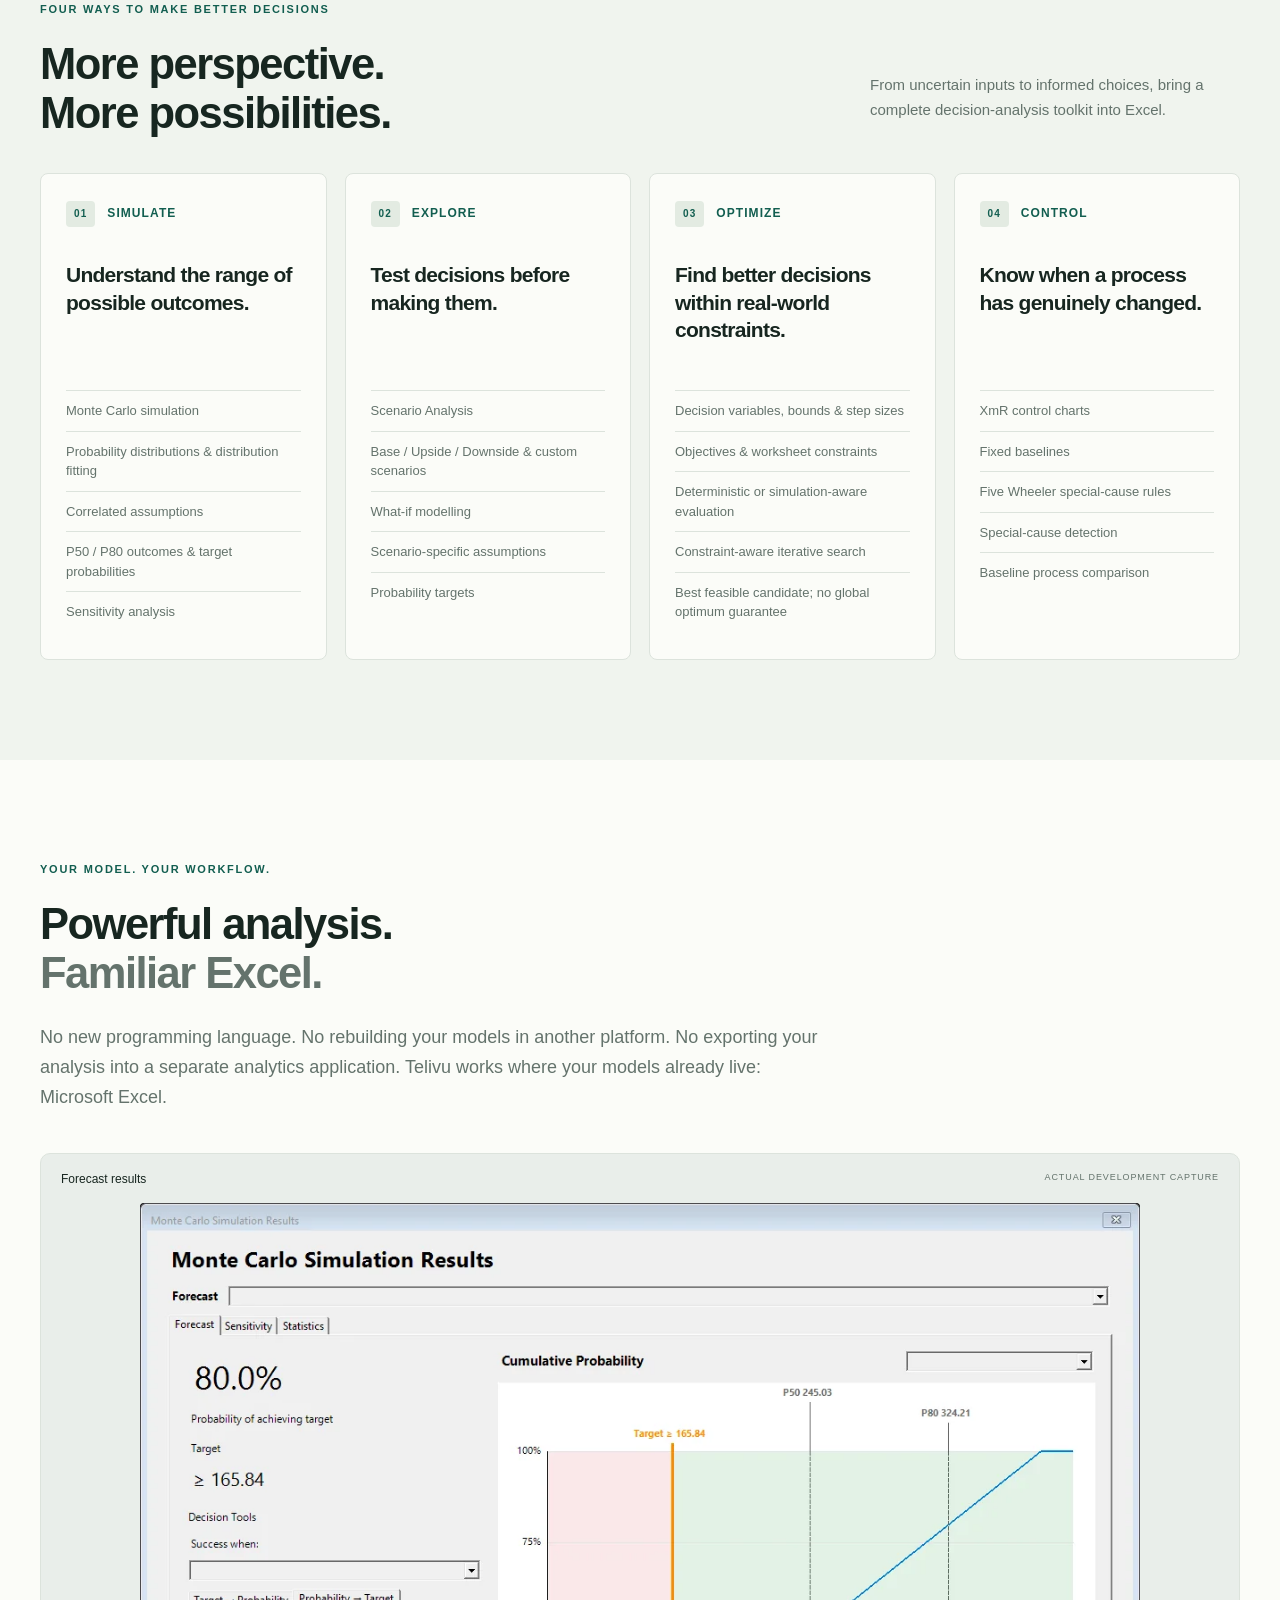
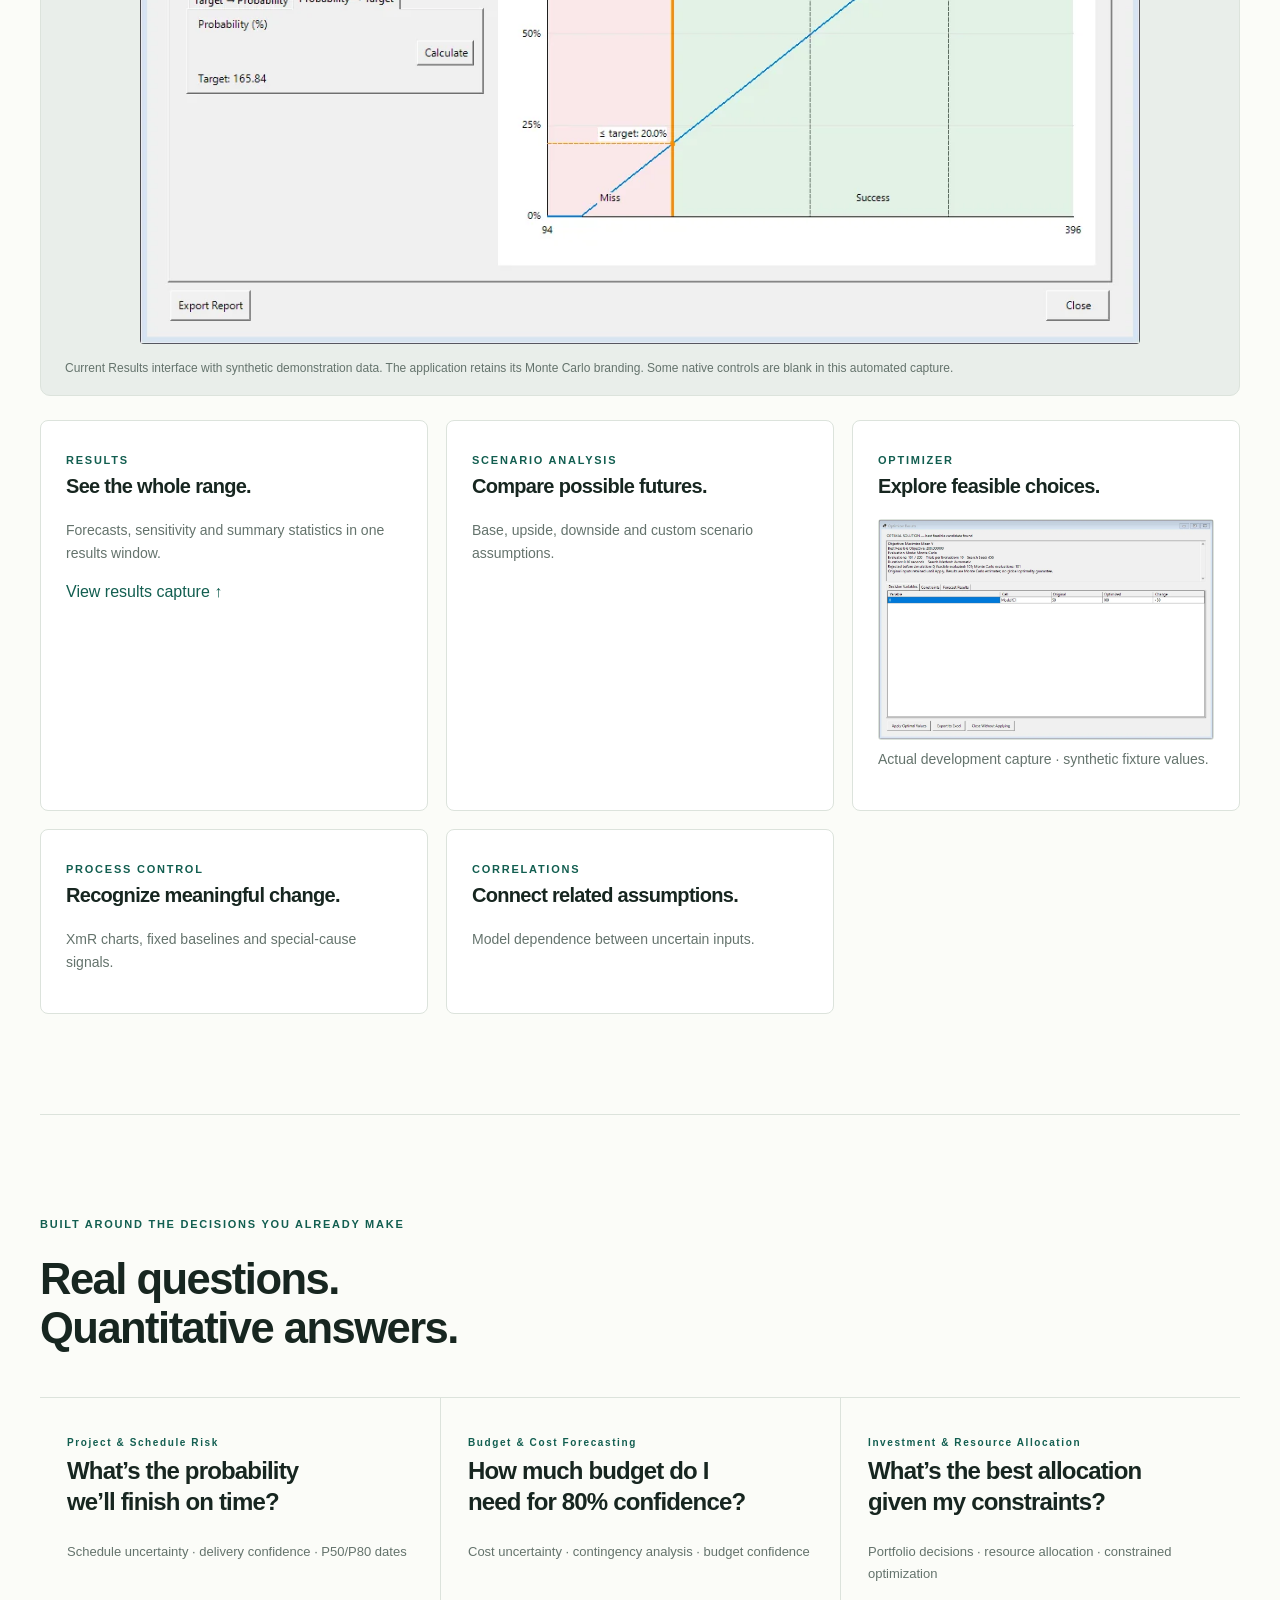
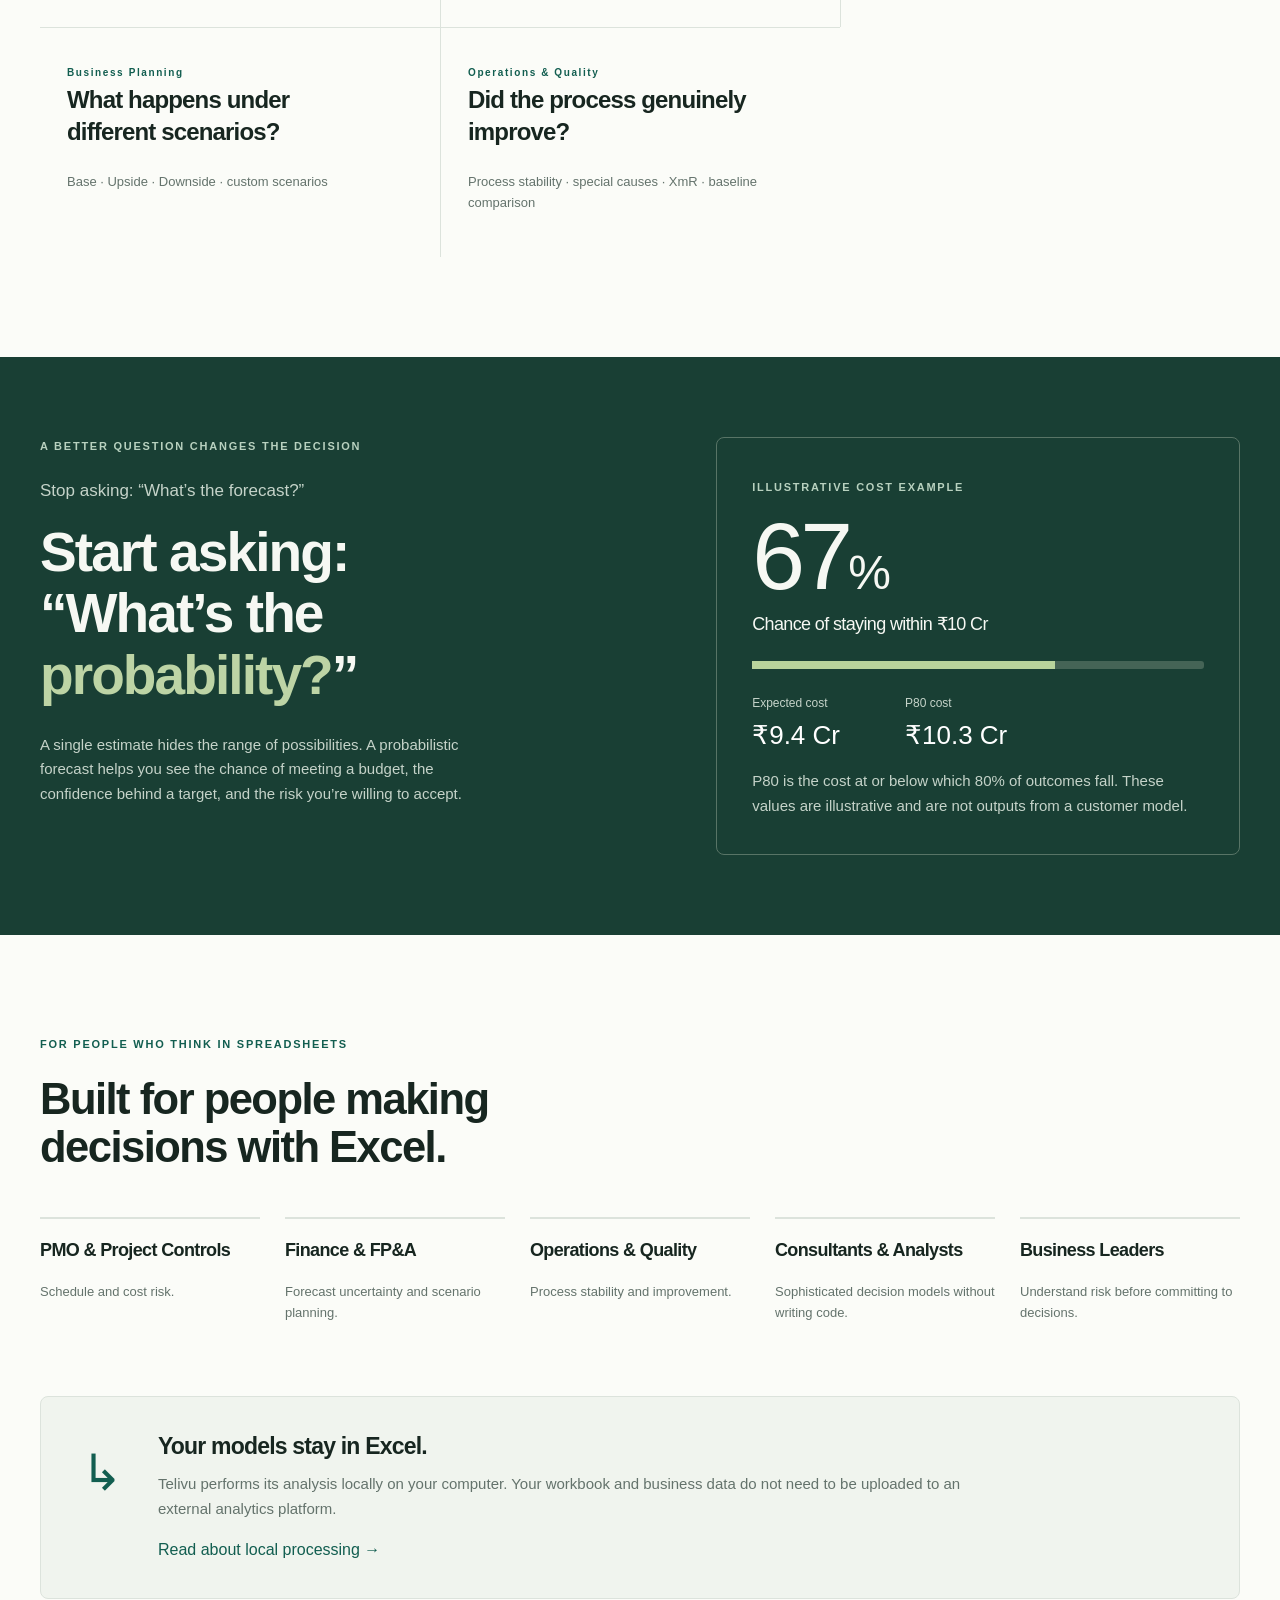
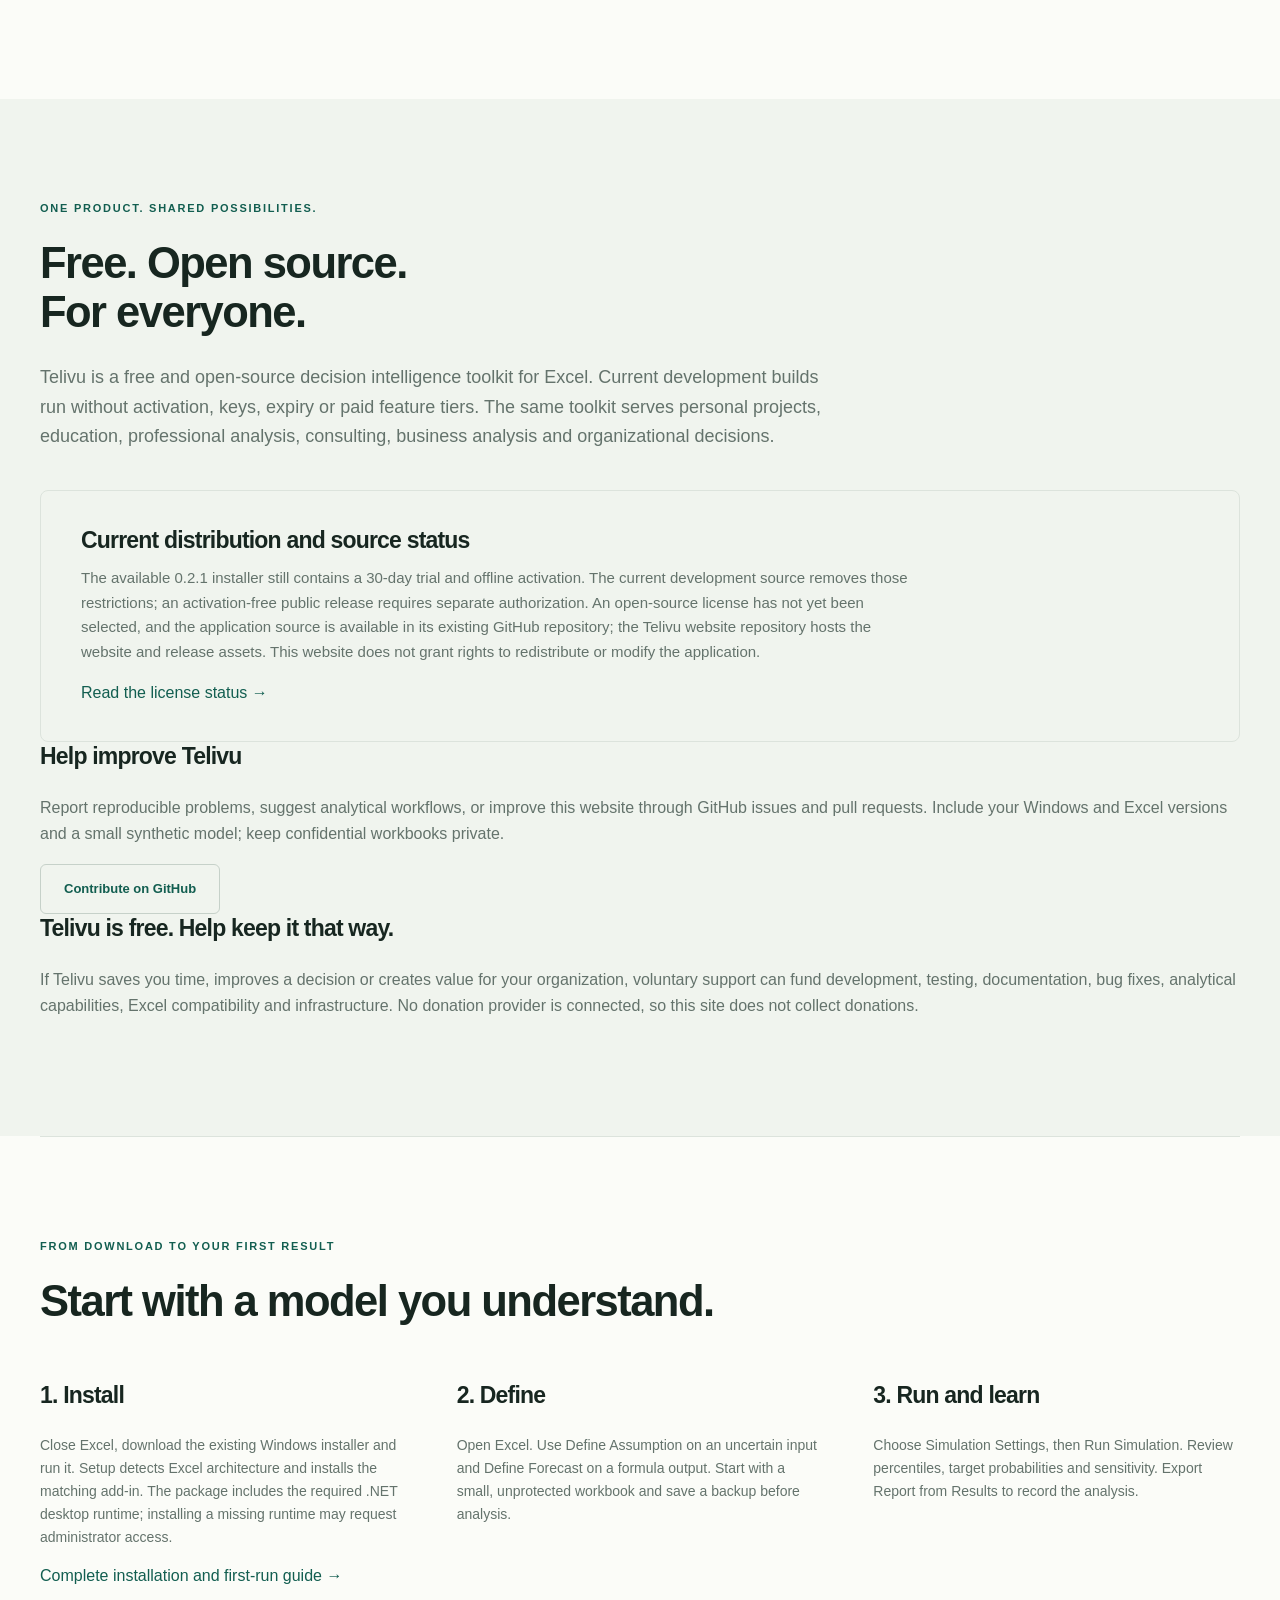
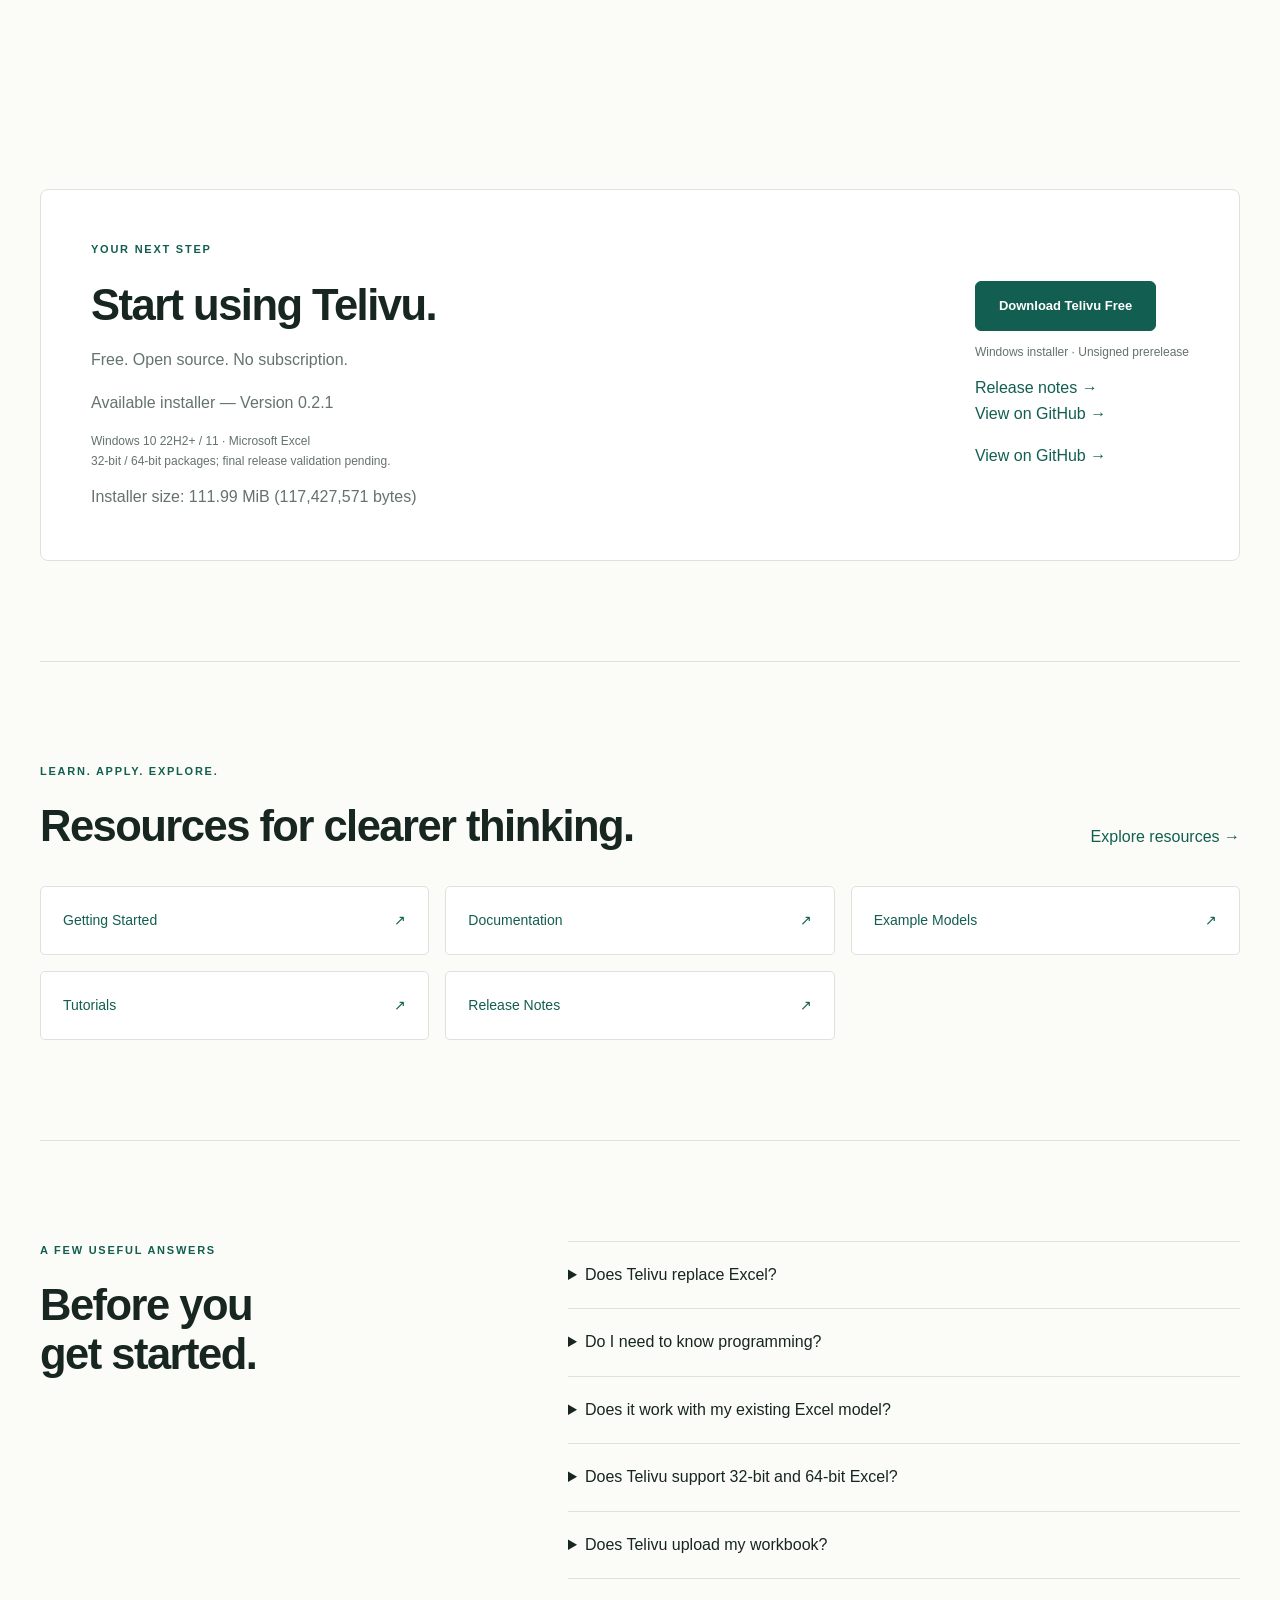
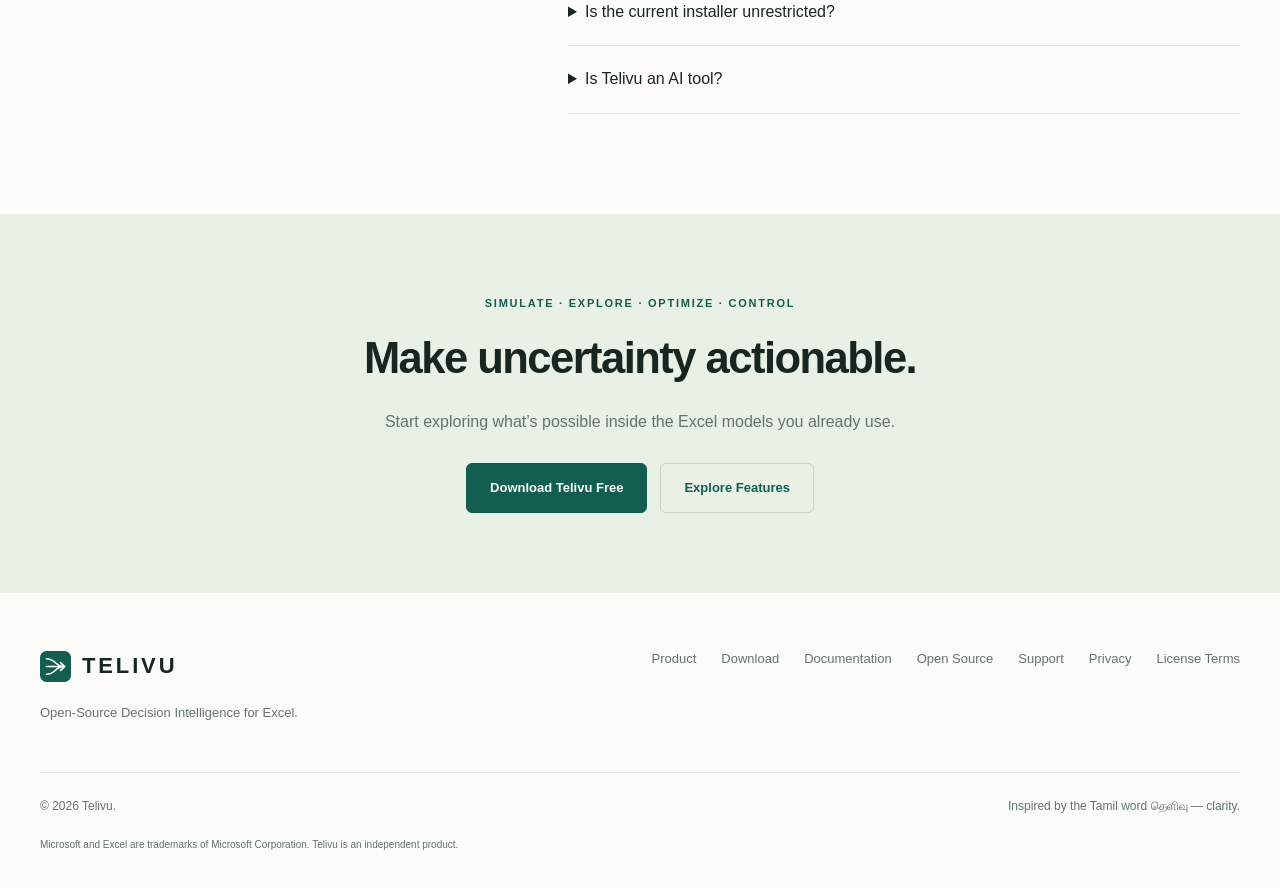
==== commit d9403f77: "Align Telivu website with activation-free development builds" ====
--- a/site/index.html
+++ b/site/index.html
@@ -7,9 +7,9 @@
 <link rel="icon" href="assets/brand/mark.svg" type="image/svg+xml"><link rel="stylesheet" href="css/site.css"><script src="site-config.js" defer></script><script src="js/site.js" defer></script>
 </head><body>
 <a class="skip" href="#main">Skip to content</a>
-<header class="header"><div class="wrap nav"><a class="brand" href="index.html"><img src="assets/brand/mark.svg" width="31" height="31" alt="">TELIVU</a><button class="menu-toggle" aria-controls="navigation" aria-expanded="false" hidden>Menu ☰</button><nav id="navigation" aria-label="Main navigation"><a href="index.html#product">Product</a><a href="index.html#features">Features</a><a href="index.html#how-it-works">How It Works</a><a href="index.html#use-cases">Use Cases</a><a href="index.html#getting-started">Getting Started</a><a href="index.html#resources">Documentation</a><a href="index.html#open-source">Open Source</a><a href="https://github.com/unrealvijay1/telivu">GitHub</a><a class="button small" data-download href="index.html#download">Download Telivu Free</a></nav></div></header>
+<header class="header"><div class="wrap nav"><a class="brand" href="index.html"><img src="assets/brand/mark.svg" width="31" height="31" alt="">TELIVU</a><button class="menu-toggle" aria-controls="navigation" aria-expanded="false" hidden>Menu ☰</button><nav id="navigation" aria-label="Main navigation"><a href="index.html#product">Product</a><a href="index.html#features">Features</a><a href="index.html#how-it-works">How It Works</a><a href="index.html#use-cases">Use Cases</a><a href="index.html#getting-started">Getting Started</a><a href="index.html#resources">Documentation</a><a href="index.html#open-source">Open Source</a><a href="https://github.com/unrealvijay1/decision-risk-intelligence-excel">GitHub</a><a class="button small" data-download href="index.html#download">Download Telivu Free</a></nav></div></header>
 <main id="main">
-<section class="hero wrap"><div class="hero-copy"><p class="eyebrow">OPEN-SOURCE DECISION INTELLIGENCE FOR EXCEL</p><h1>Make better decisions.<br><em>Directly in Excel.</em></h1><p class="lead">Free and open-source Monte Carlo simulation, optimization, scenario analysis, sensitivity analysis and statistical process control — directly inside Microsoft Excel.</p><div class="actions"><a class="button" data-download href="#download">Download Telivu Free</a><a class="button secondary" href="https://github.com/unrealvijay1/telivu">View on GitHub</a></div><p class="fine">Current 0.2.1 installer retains legacy trial/activation. <a href="license/">Distribution and license status →</a></p><p class="compatibility">Microsoft Excel · Windows · 32 &amp; 64-bit packages*</p><p class="fine">*Final release validation for both Excel architectures is pending.</p><div class="capabilities">Free • Open Source • No Subscriptions • No Feature Tiers</div></div>
+<section class="hero wrap"><div class="hero-copy"><p class="eyebrow">OPEN-SOURCE DECISION INTELLIGENCE FOR EXCEL</p><h1>Make better decisions.<br><em>Directly in Excel.</em></h1><p class="lead">Free and open-source Monte Carlo simulation, optimization, scenario analysis, sensitivity analysis and statistical process control — directly inside Microsoft Excel.</p><div class="actions"><a class="button" data-download href="#download">Download Telivu Free</a><a class="button secondary" href="https://github.com/unrealvijay1/decision-risk-intelligence-excel">View on GitHub</a></div><p class="fine">Current 0.2.1 installer retains legacy trial/activation. <a href="license/">Distribution and license status →</a></p><p class="compatibility">Microsoft Excel · Windows · 32 &amp; 64-bit packages*</p><p class="fine">*Final release validation for both Excel architectures is pending.</p><div class="capabilities">Free • Open Source • No Subscription • No Activation</div></div>
 <figure class="hero-visual"><img src="assets/product/results.webp" width="1120" height="830" alt="Actual Telivu forecast results with cumulative probabilities and target calculator"><figcaption class="visual-note">Actual development capture · synthetic demonstration data</figcaption></figure></section>
 <div class="value-strip"><div class="wrap"><span>✓ No coding required</span><span>✓ Works with existing Excel models</span><span>✓ Thousands of simulated outcomes</span><span>✓ Built for business decisions</span></div></div>
 <section class="section wrap" id="product"><p class="eyebrow">FROM A SINGLE ANSWER TO A CLEARER DECISION</p><h2>Your spreadsheet gives you one answer.<br><span class="muted">Telivu shows you what could happen.</span></h2><div class="steps" id="how-it-works"><article><span class="step-number">01 <span>INPUTS →</span></span><h3>Define uncertainty</h3><p>Turn key Excel inputs into probability assumptions.</p><p class="fine">Normal · Triangular · PERT · Uniform · Lognormal · Discrete</p></article><article><span class="step-number">02 <span>SIMULATION →</span></span><h3>Simulate possibilities</h3><p>Run thousands of possible futures through your existing Excel model.</p></article><article><span class="step-number">03 <span>DECISION</span></span><h3>Make the decision</h3><p>Understand probabilities, confidence levels, sensitivities and the assumptions driving outcomes.</p></article></div></section>
@@ -33,8 +33,8 @@
 <article><span class="eyebrow">Operations &amp; Quality</span><h3>Did the process genuinely improve?</h3><p>Process stability · special causes · XmR · baseline comparison</p></article></div></section>
 <section class="probability-section"><div class="wrap probability-inner"><div><p class="eyebrow">A BETTER QUESTION CHANGES THE DECISION</p><p class="old-question">Stop asking: “What’s the forecast?”</p><h2>Start asking:<br>“What’s the<br><em>probability?</em>”</h2><p>A single estimate hides the range of possibilities. A probabilistic forecast helps you see the chance of meeting a budget, the confidence behind a target, and the risk you’re willing to accept.</p></div><div class="probability-explanation"><span class="eyebrow">ILLUSTRATIVE COST EXAMPLE</span><div class="large-stat">67<span>%</span></div><h3>Chance of staying within ₹10 Cr</h3><div class="probability-meter" aria-hidden="true"><span></span></div><div class="stat-pair"><p>Expected cost<strong>₹9.4 Cr</strong></p><p>P80 cost<strong>₹10.3 Cr</strong></p></div><p class="fine">P80 is the cost at or below which 80% of outcomes fall. These values are illustrative and are not outputs from a customer model.</p></div></div></section>
 <section class="section wrap"><p class="eyebrow">FOR PEOPLE WHO THINK IN SPREADSHEETS</p><h2>Built for people making<br>decisions with Excel.</h2><div class="audiences"><article><h3>PMO &amp; Project Controls</h3><p>Schedule and cost risk.</p></article><article><h3>Finance &amp; FP&amp;A</h3><p>Forecast uncertainty and scenario planning.</p></article><article><h3>Operations &amp; Quality</h3><p>Process stability and improvement.</p></article><article><h3>Consultants &amp; Analysts</h3><p>Sophisticated decision models without writing code.</p></article><article><h3>Business Leaders</h3><p>Understand risk before committing to decisions.</p></article></div><div class="local-panel"><span class="local-icon" aria-hidden="true">↳</span><div><h3>Your models stay in Excel.</h3><p>Telivu performs its analysis locally on your computer. Your workbook and business data do not need to be uploaded to an external analytics platform. </p><a href="privacy/">Read about local processing →</a></div></div></section>
-<section class="tinted" id="open-source"><div class="section wrap"><p class="eyebrow">ONE PRODUCT. SHARED POSSIBILITIES.</p><h2>Free software.<br>A shared direction.</h2><p class="section-lead">Telivu is moving to a free and open-source decision intelligence toolkit for Excel. The product direction has no subscriptions, paid feature tiers or separate editions. Individuals, students, consultants and organizations use the same toolkit.</p><div class="local-panel"><div><h3>Current distribution and source status</h3><p>The available 0.2.1 installer still contains a 30-day trial and offline activation. Removing those restrictions is a separate application change. An open-source license has not yet been selected, and the public GitHub repository currently contains the website and installer releases, rather than the application source. This website does not grant rights to redistribute or modify the application.</p><a href="license/">Read the license status →</a></div></div><h3>Help improve Telivu</h3><p>Report reproducible problems, suggest analytical workflows, or improve this website through GitHub issues and pull requests. Include your Windows and Excel versions and a small synthetic model; keep confidential workbooks private.</p><a class="button secondary" href="https://github.com/unrealvijay1/telivu/issues">Contribute on GitHub</a><h3>Telivu is free. Help keep it that way.</h3><p>If Telivu saves you time, improves a decision or creates value for your organization, voluntary support can help sustain its development. No donation provider is connected, so this site does not collect donations.</p></div></section>
-<section class="section wrap border-top" id="getting-started"><p class="eyebrow">FROM DOWNLOAD TO YOUR FIRST RESULT</p><h2>Start with a model you understand.</h2><div class="steps"><article><h3>1. Install</h3><p>Close Excel, download the existing Windows installer and run it. Setup detects Excel architecture and installs the matching add-in. The package includes the required .NET desktop runtime; installing a missing runtime may request administrator access.</p></article><article><h3>2. Define</h3><p>Open Excel. Use Define Assumption on an uncertain input and Define Forecast on a formula output. Start with a small, unprotected workbook and save a backup before analysis.</p></article><article><h3>3. Run and learn</h3><p>Choose Simulation Settings, then Run Simulation. Review percentiles, target probabilities and sensitivity. Export Report from Results to record the analysis.</p></article></div><a href="resources/getting-started/">Complete installation and first-run guide →</a></section><section class="section wrap" id="download"><div class="download-panel"><div><p class="eyebrow">YOUR NEXT STEP</p><h2>Start using Telivu.</h2><p>Free. Open source. No subscription.</p><p>Available installer — Version <span data-version>0.2.1</span></p><p class="fine">Windows 10 22H2+ / 11 · Microsoft Excel<br>32-bit / 64-bit packages; final release validation pending.</p><p data-installer-size hidden></p></div><div><a class="button" data-download href="#download">Download Telivu Free</a><p class="fine" data-download-status>Windows installer · Unsigned prerelease</p><a data-release-notes href="resources/release-notes/">Release notes →</a><p><a href="https://github.com/unrealvijay1/telivu">View on GitHub →</a></p><p><a href="https://github.com/unrealvijay1/telivu">View on GitHub →</a></p></div></div></section>
+<section class="tinted" id="open-source"><div class="section wrap"><p class="eyebrow">ONE PRODUCT. SHARED POSSIBILITIES.</p><h2>Free. Open source.<br>For everyone.</h2><p class="section-lead">Telivu is a free and open-source decision intelligence toolkit for Excel. Current development builds run without activation, keys, expiry or paid feature tiers. The same toolkit serves personal projects, education, professional analysis, consulting, business analysis and organizational decisions.</p><div class="local-panel"><div><h3>Current distribution and source status</h3><p>The available 0.2.1 installer still contains a 30-day trial and offline activation. The current development source removes those restrictions; an activation-free public release requires separate authorization. An open-source license has not yet been selected, and the application source is available in its existing GitHub repository; the Telivu website repository hosts the website and release assets. This website does not grant rights to redistribute or modify the application.</p><a href="license/">Read the license status →</a></div></div><h3>Help improve Telivu</h3><p>Report reproducible problems, suggest analytical workflows, or improve this website through GitHub issues and pull requests. Include your Windows and Excel versions and a small synthetic model; keep confidential workbooks private.</p><a class="button secondary" href="https://github.com/unrealvijay1/decision-risk-intelligence-excel/issues">Contribute on GitHub</a><h3>Telivu is free. Help keep it that way.</h3><p>If Telivu saves you time, improves a decision or creates value for your organization, voluntary support can fund development, testing, documentation, bug fixes, analytical capabilities, Excel compatibility and infrastructure. No donation provider is connected, so this site does not collect donations.</p></div></section>
+<section class="section wrap border-top" id="getting-started"><p class="eyebrow">FROM DOWNLOAD TO YOUR FIRST RESULT</p><h2>Start with a model you understand.</h2><div class="steps"><article><h3>1. Install</h3><p>Close Excel, download the existing Windows installer and run it. Setup detects Excel architecture and installs the matching add-in. The package includes the required .NET desktop runtime; installing a missing runtime may request administrator access.</p></article><article><h3>2. Define</h3><p>Open Excel. Use Define Assumption on an uncertain input and Define Forecast on a formula output. Start with a small, unprotected workbook and save a backup before analysis.</p></article><article><h3>3. Run and learn</h3><p>Choose Simulation Settings, then Run Simulation. Review percentiles, target probabilities and sensitivity. Export Report from Results to record the analysis.</p></article></div><a href="resources/getting-started/">Complete installation and first-run guide →</a></section><section class="section wrap" id="download"><div class="download-panel"><div><p class="eyebrow">YOUR NEXT STEP</p><h2>Start using Telivu.</h2><p>Free. Open source. No subscription.</p><p>Available installer — Version <span data-version>0.2.1</span></p><p class="fine">Windows 10 22H2+ / 11 · Microsoft Excel<br>32-bit / 64-bit packages; final release validation pending.</p><p data-installer-size hidden></p></div><div><a class="button" data-download href="#download">Download Telivu Free</a><p class="fine" data-download-status>Windows installer · Unsigned prerelease</p><a data-release-notes href="resources/release-notes/">Release notes →</a><p><a href="https://github.com/unrealvijay1/decision-risk-intelligence-excel">View on GitHub →</a></p><p><a href="https://github.com/unrealvijay1/decision-risk-intelligence-excel">View on GitHub →</a></p></div></div></section>
 <section class="section wrap border-top" id="resources"><div class="section-intro"><div><p class="eyebrow">LEARN. APPLY. EXPLORE.</p><h2>Resources for clearer thinking.</h2></div><a href="resources/">Explore resources →</a></div><div class="resource-links"><a href="resources/getting-started/">Getting Started <span>↗</span></a><a href="resources/documentation/">Documentation <span>↗</span></a><a href="resources/example-models/">Example Models <span>↗</span></a><a href="resources/tutorials/">Tutorials <span>↗</span></a><a href="resources/release-notes/">Release Notes <span>↗</span></a></div></section>
 <section class="section wrap border-top" id="faq"><div class="faq-layout"><div><p class="eyebrow">A FEW USEFUL ANSWERS</p><h2>Before you<br>get started.</h2></div><div class="faq">
 <details><summary>Does Telivu replace Excel?</summary><p>No. Telivu extends Microsoft Excel with decision-analysis capabilities.</p></details>
@@ -42,7 +42,7 @@
 <details><summary>Does it work with my existing Excel model?</summary><p>Telivu is designed for Excel-based models. Inputs, forecasts and references must meet supported configuration requirements. Workbook protection, external dependencies and calculation behavior may affect compatibility.</p></details>
 <details><summary>Does Telivu support 32-bit and 64-bit Excel?</summary><p>Both x86 and x64 packages are built. Final clean-machine validation for both Excel architectures remains a release gate; the available installer is an unsigned prerelease. Windows is required.</p></details>
 <details><summary>Does Telivu upload my workbook?</summary><p>Current analysis runs locally through Excel on your computer. Workbook data is not uploaded to an analytics service. Current licensing also uses local offline validation.</p></details>
-<details><summary>Is the current installer unrestricted?</summary><p>The free and open-source direction applies to the product roadmap. The existing 0.2.1 installer retains its 30-day trial and activation checks. Application licensing removal and adoption of an open-source license are separate changes.</p></details>
+<details><summary>Is the current installer unrestricted?</summary><p>Development builds now run without activation. The existing 0.2.1 installer retains its 30-day trial and activation checks. Publishing an activation-free release and approving the legal open-source license are separate owner decisions.</p></details>
 <details><summary>Is Telivu an AI tool?</summary><p>Telivu is a quantitative decision-analysis tool. Its core simulation, optimization and statistical methods produce analytical results rather than relying on generative AI. Fixed seeds support reproducible simulations under the same model and settings.</p></details>
 </div></div></section>
 <section class="closing"><div class="wrap"><p class="eyebrow">SIMULATE · EXPLORE · OPTIMIZE · CONTROL</p><h2>Make uncertainty actionable.</h2><p>Start exploring what’s possible inside the Excel models you already use.</p><div class="actions"><a class="button" data-download href="#download">Download Telivu Free</a><a class="button secondary" href="#features">Explore Features</a></div></div></section>
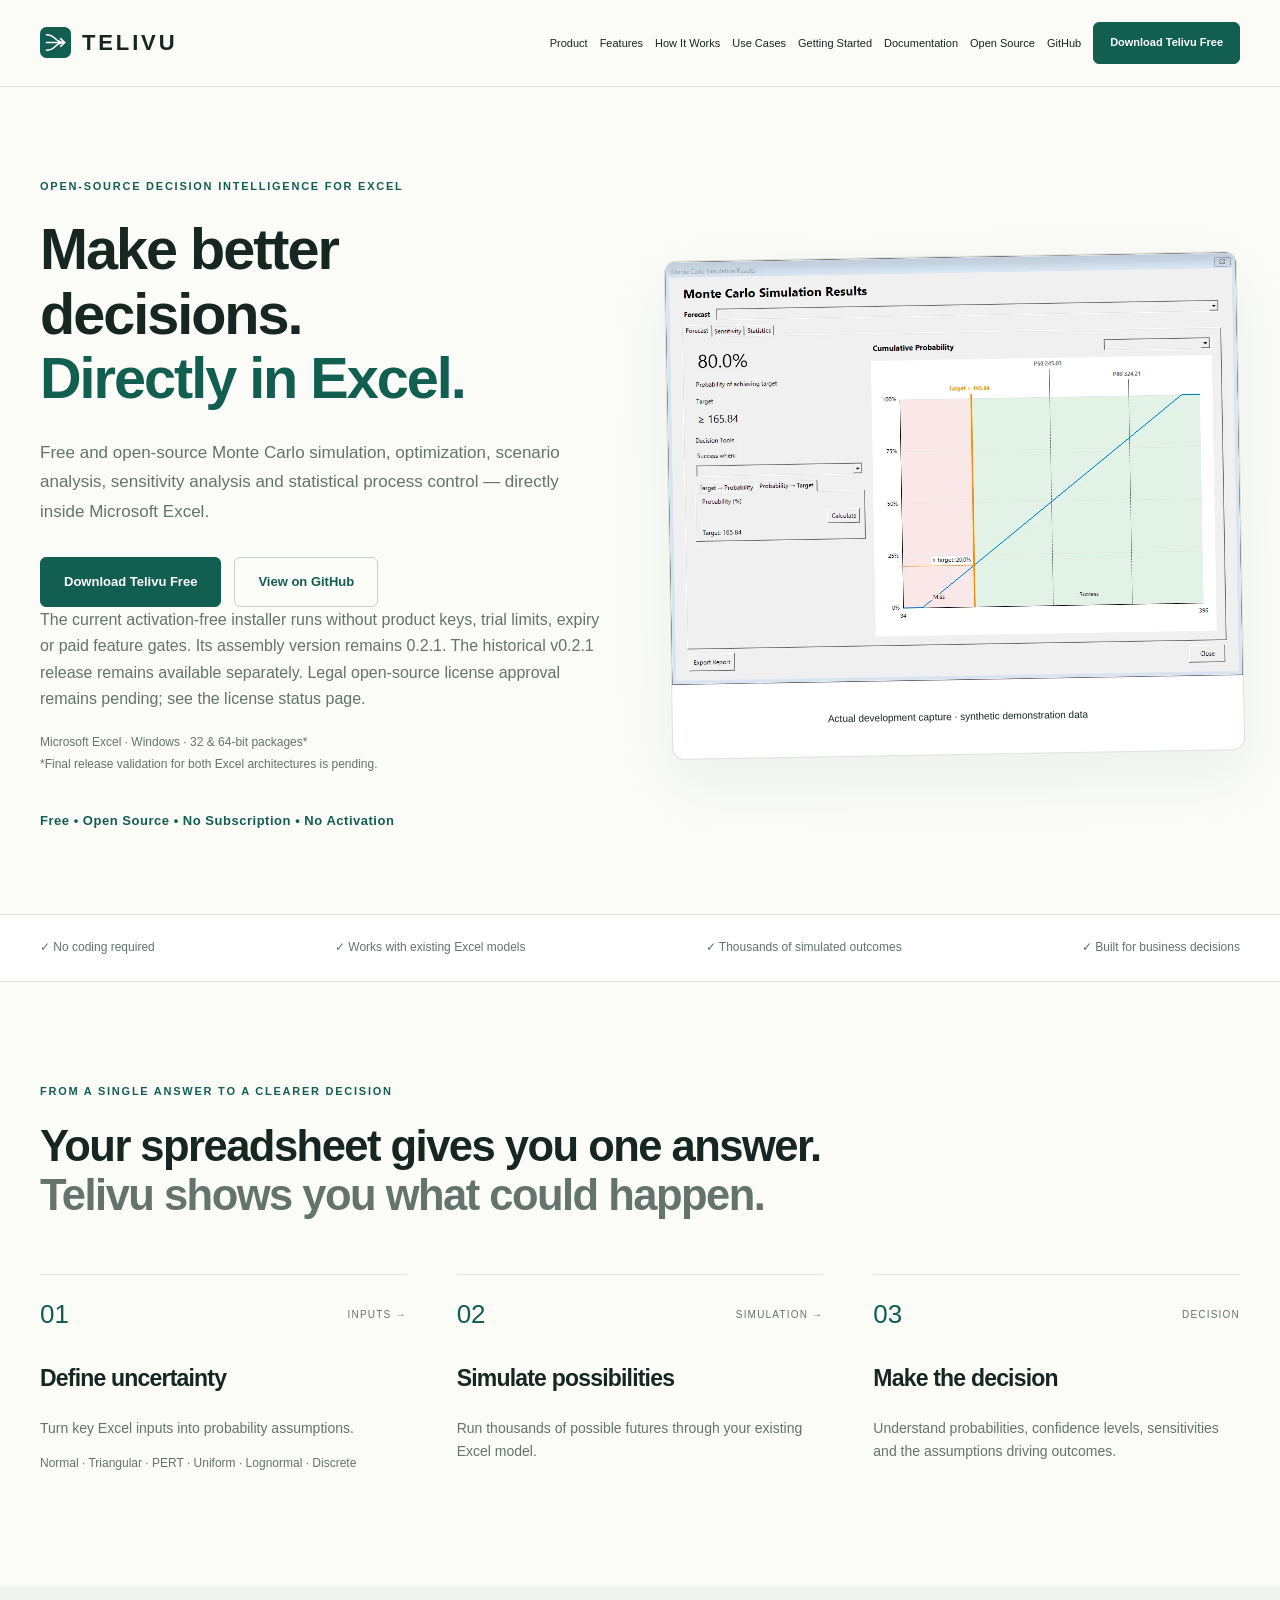
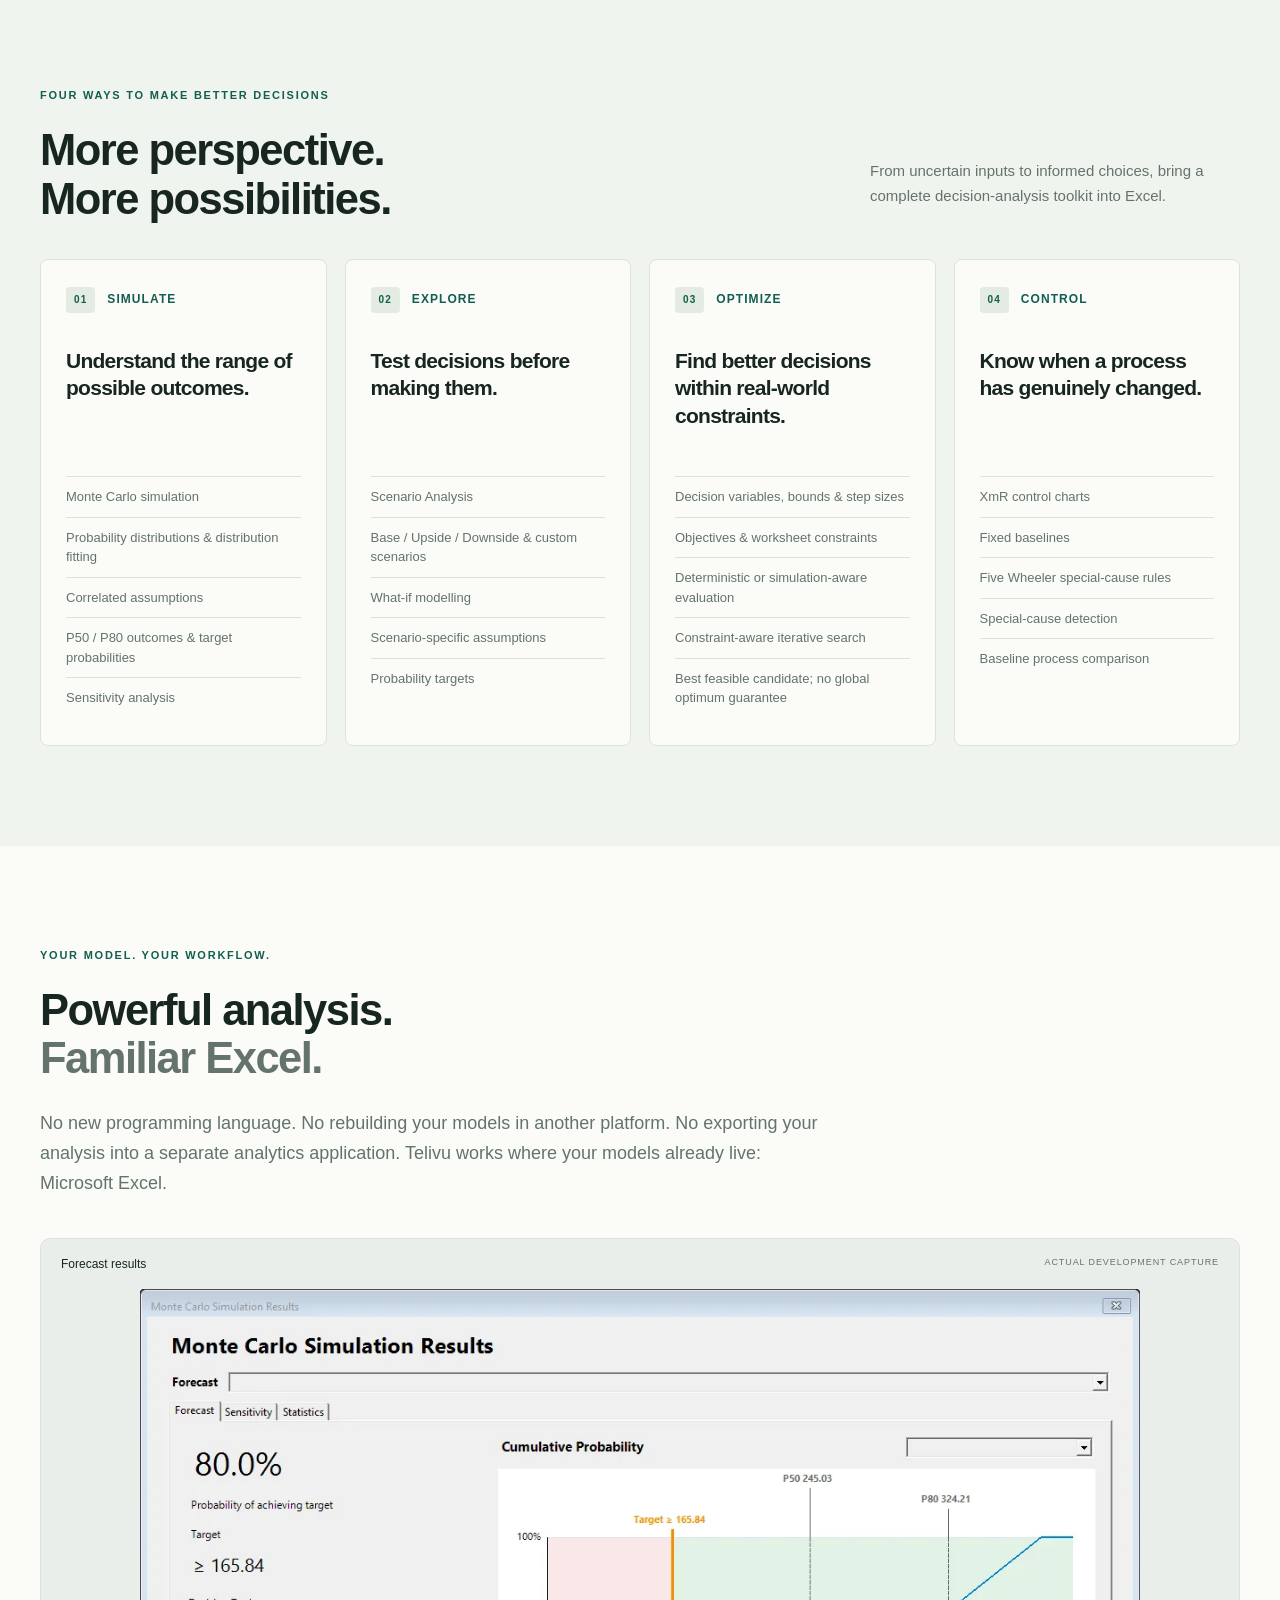
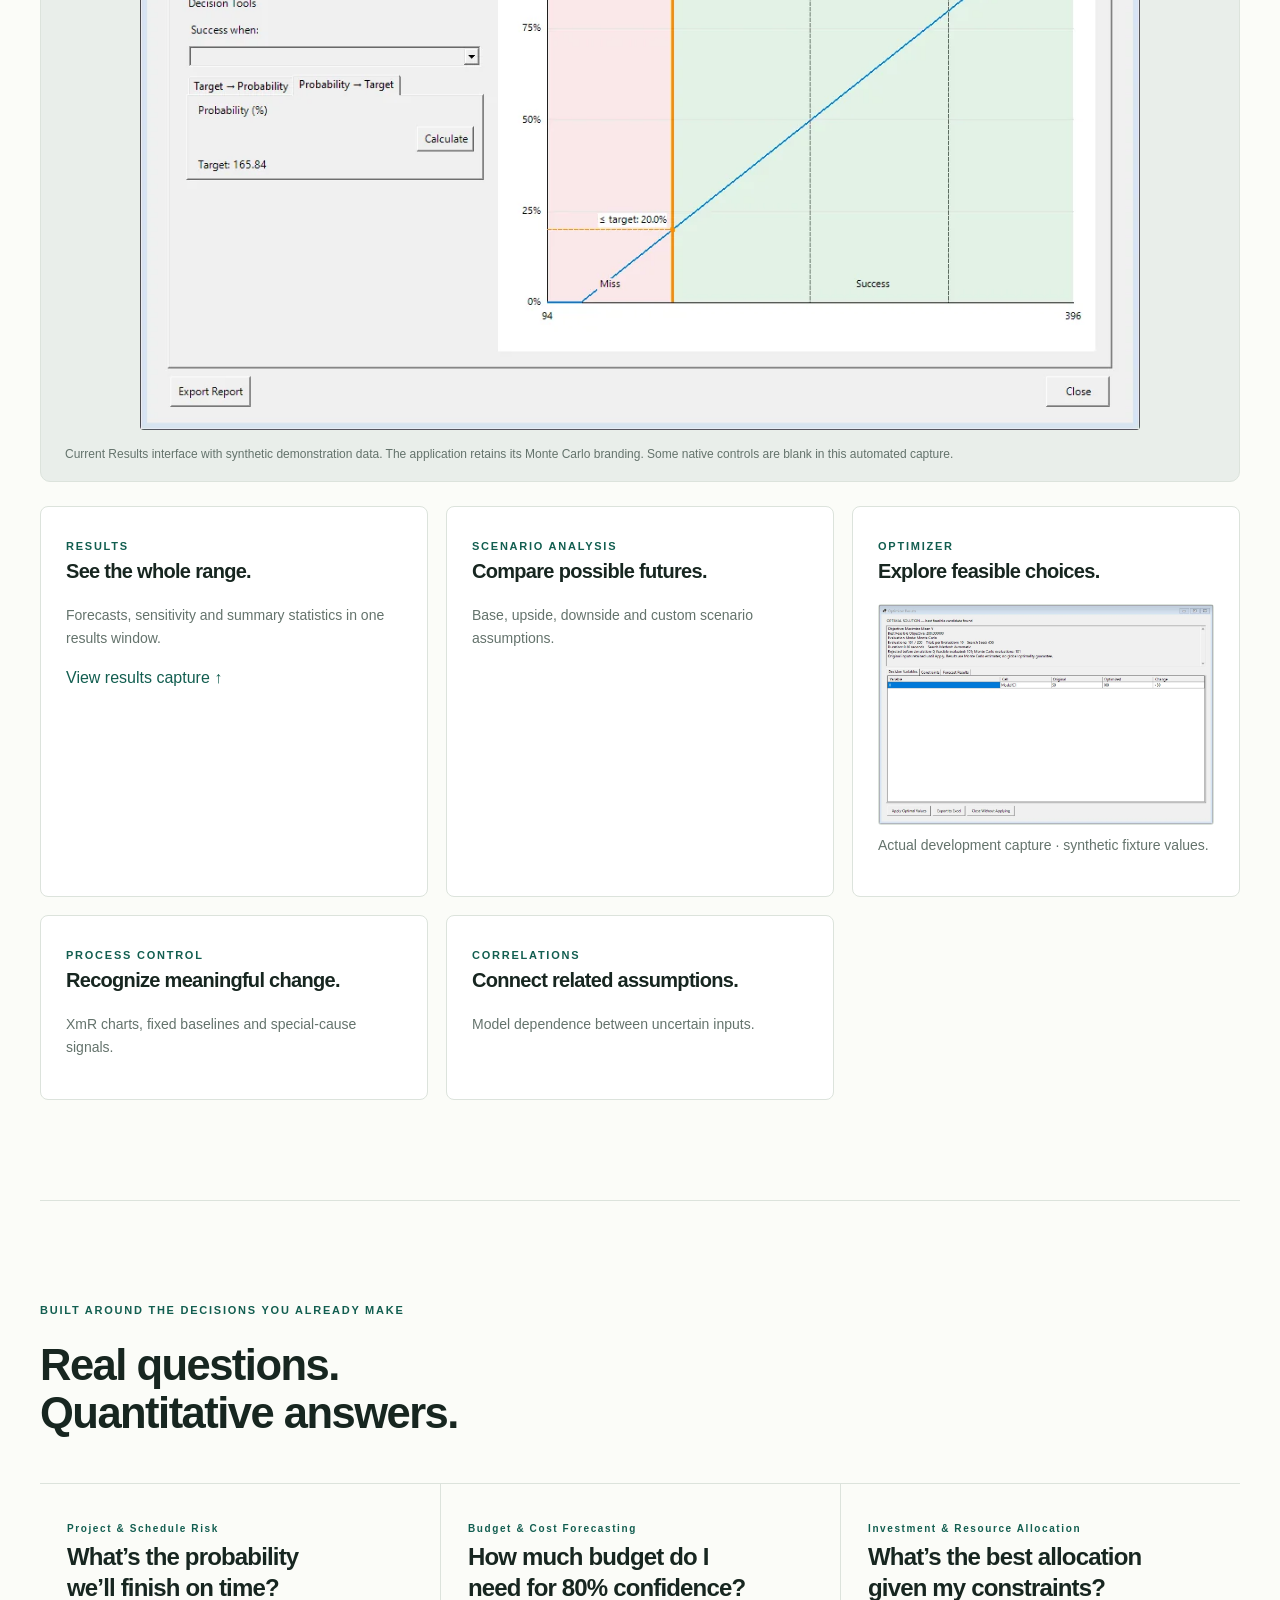
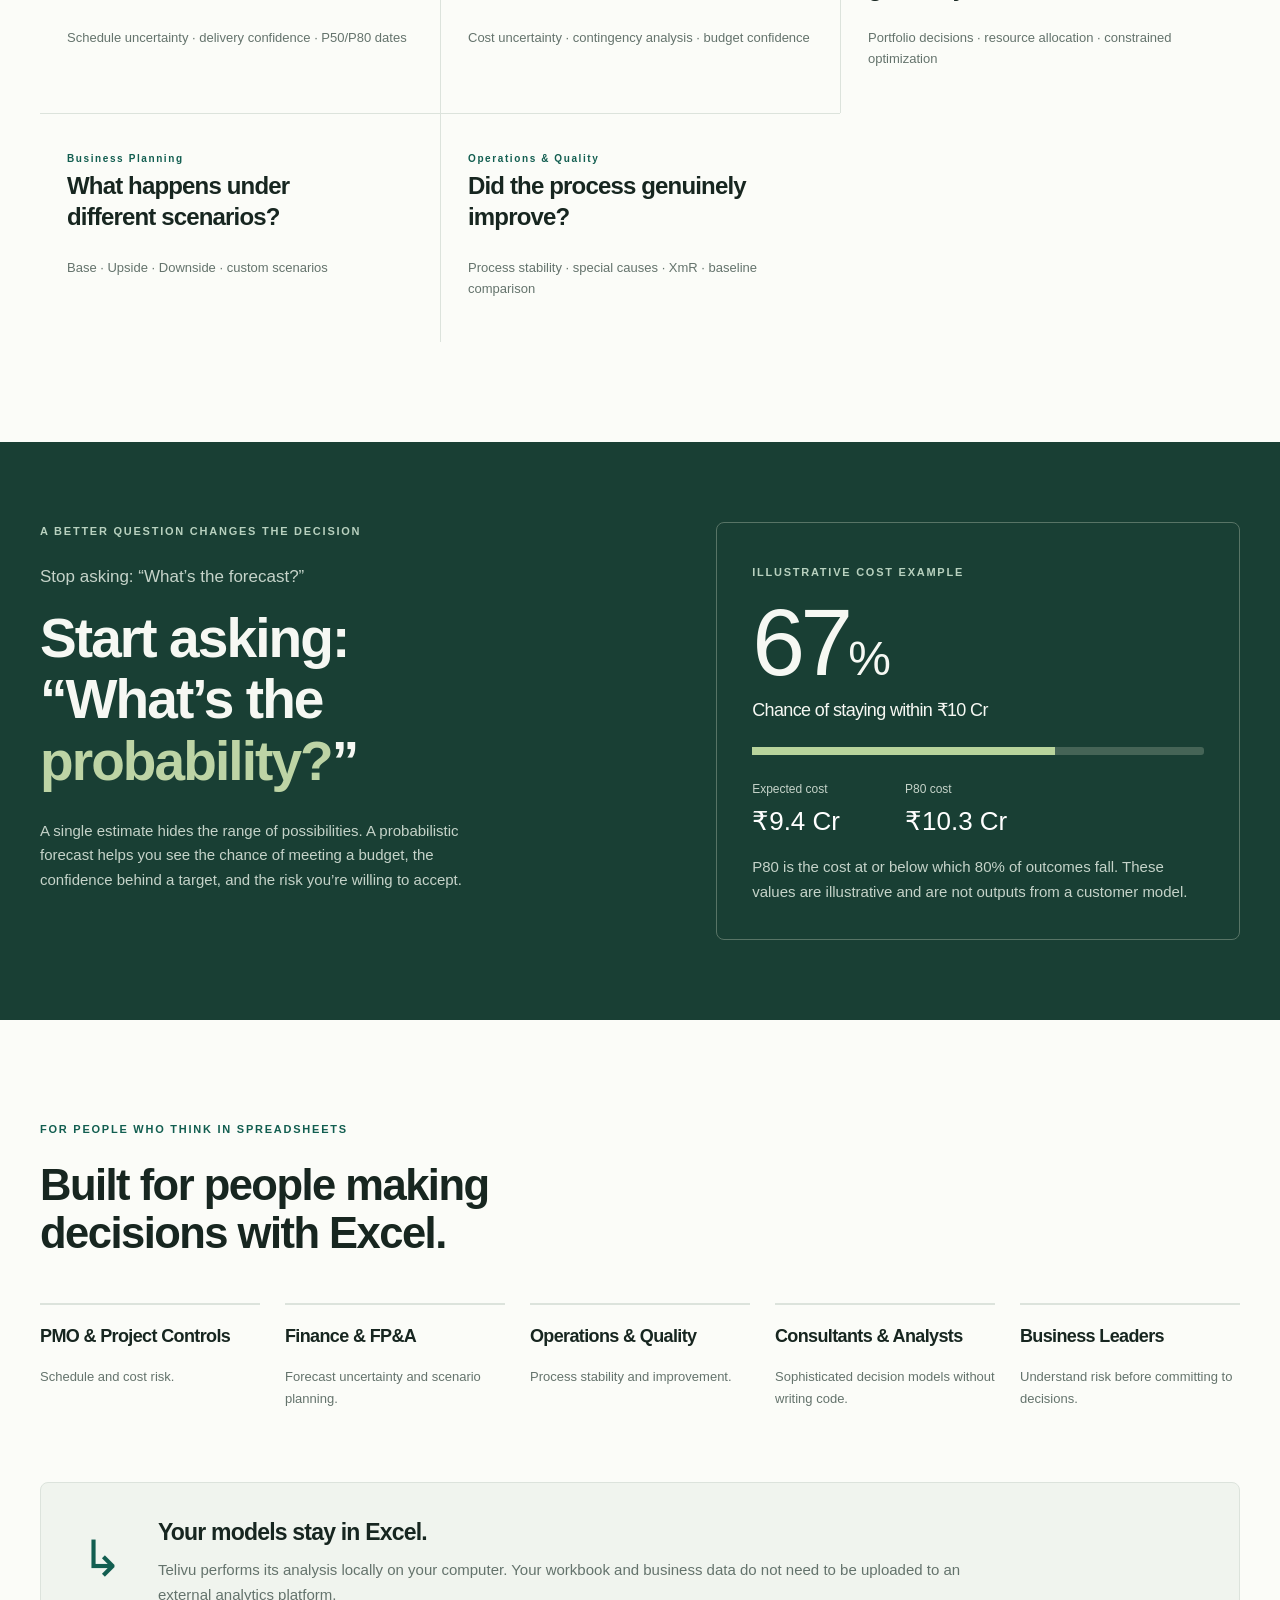
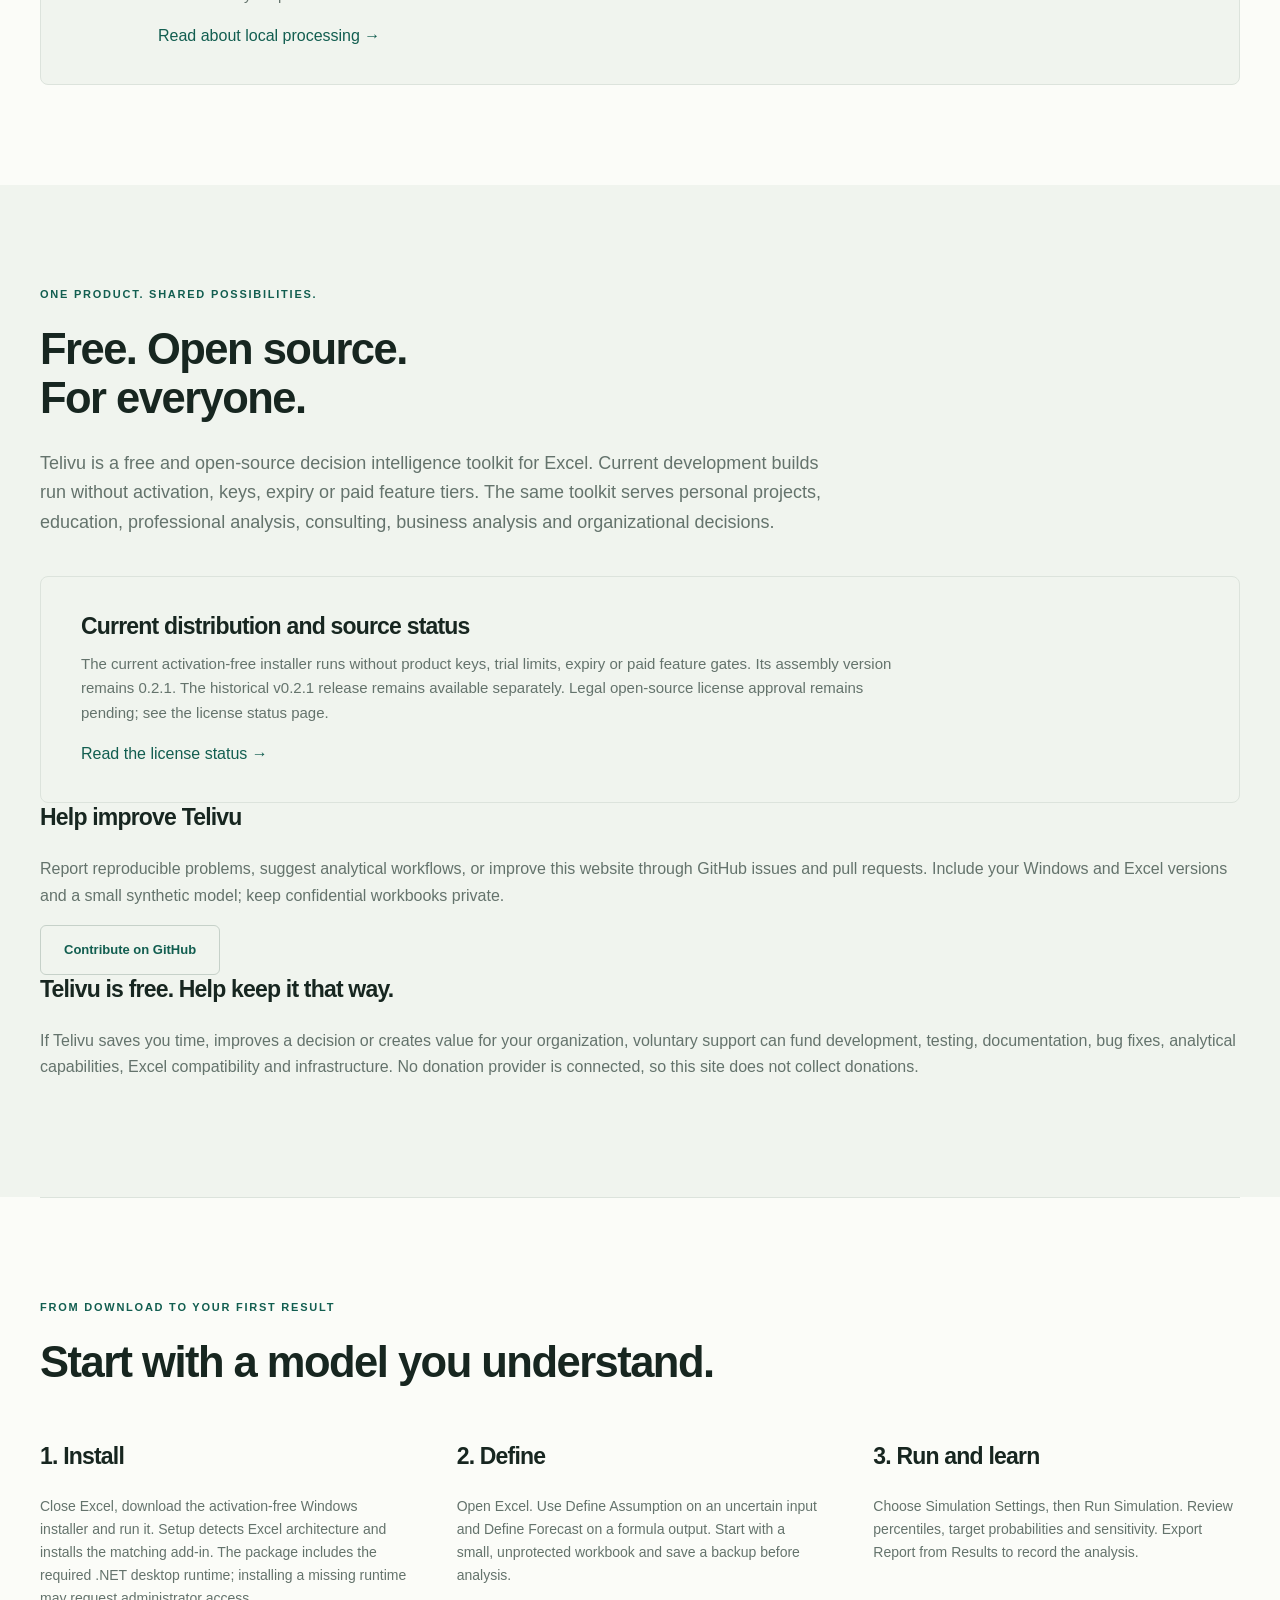
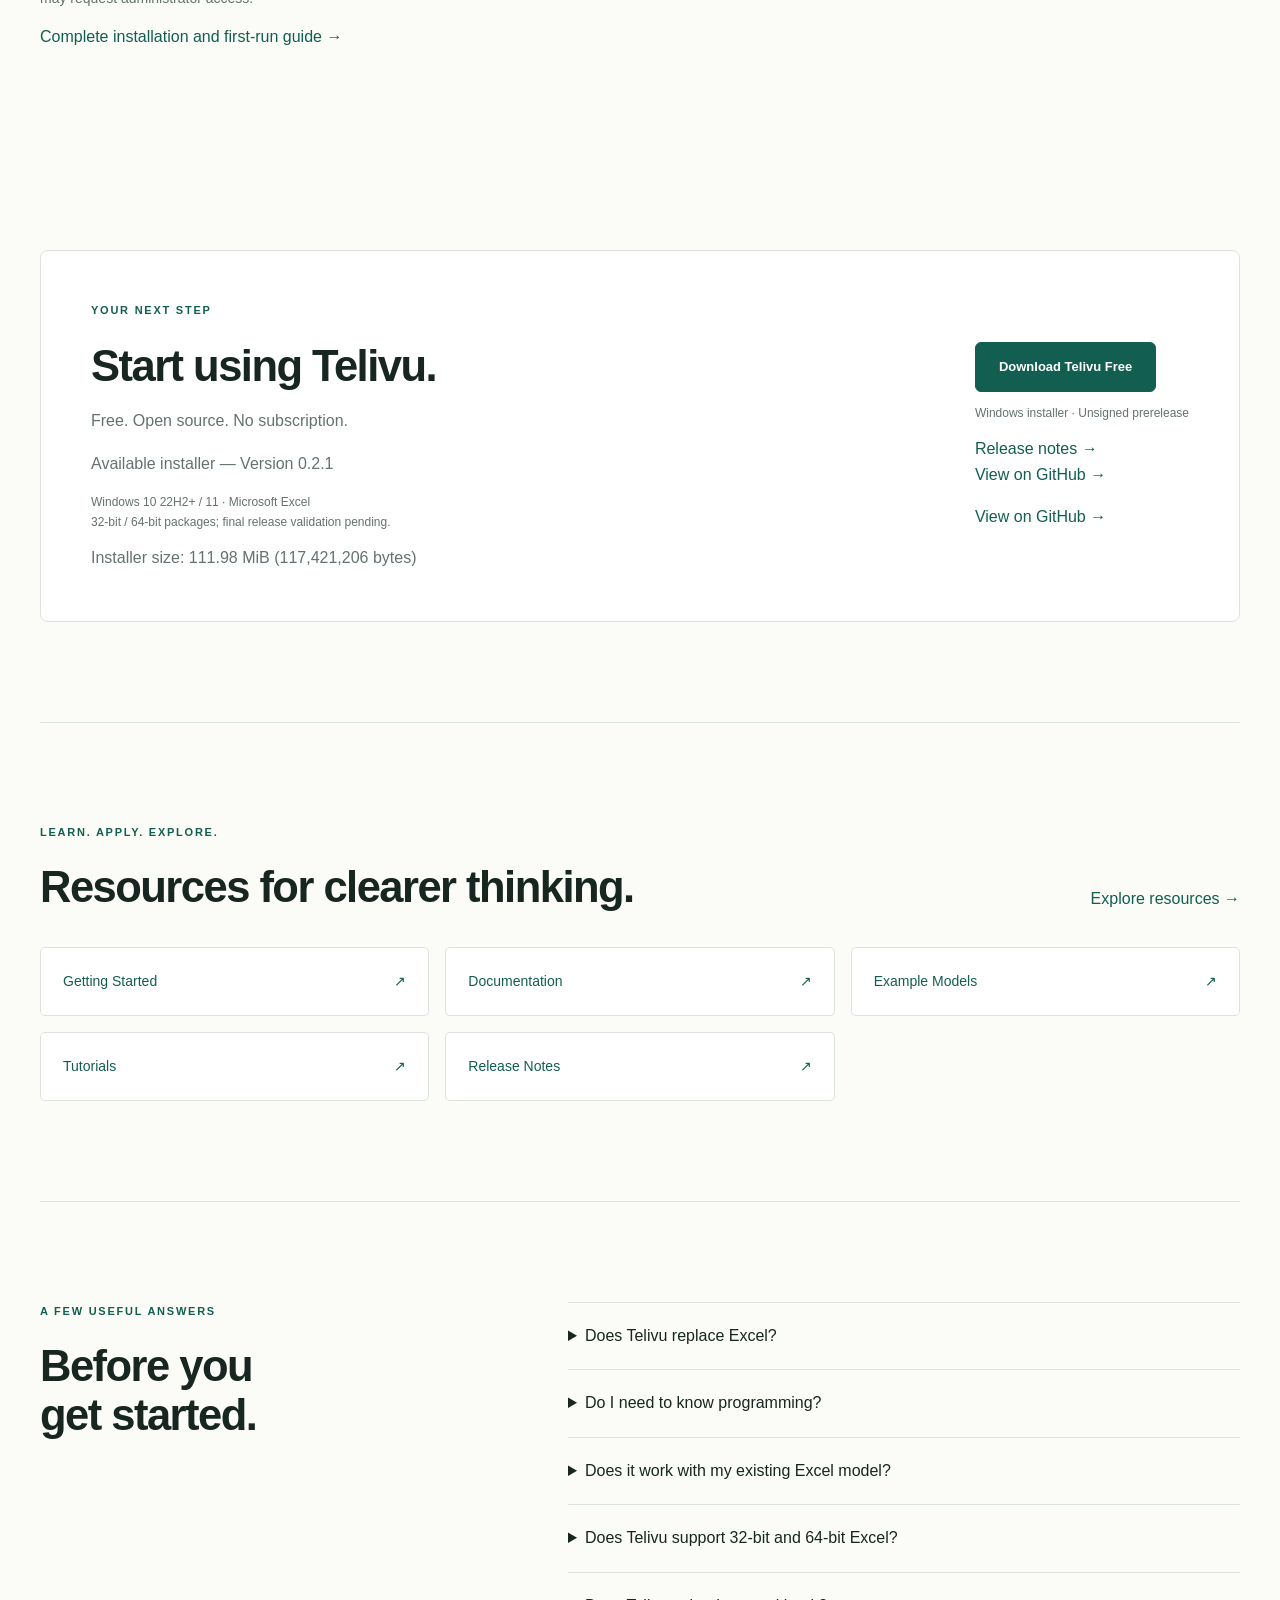
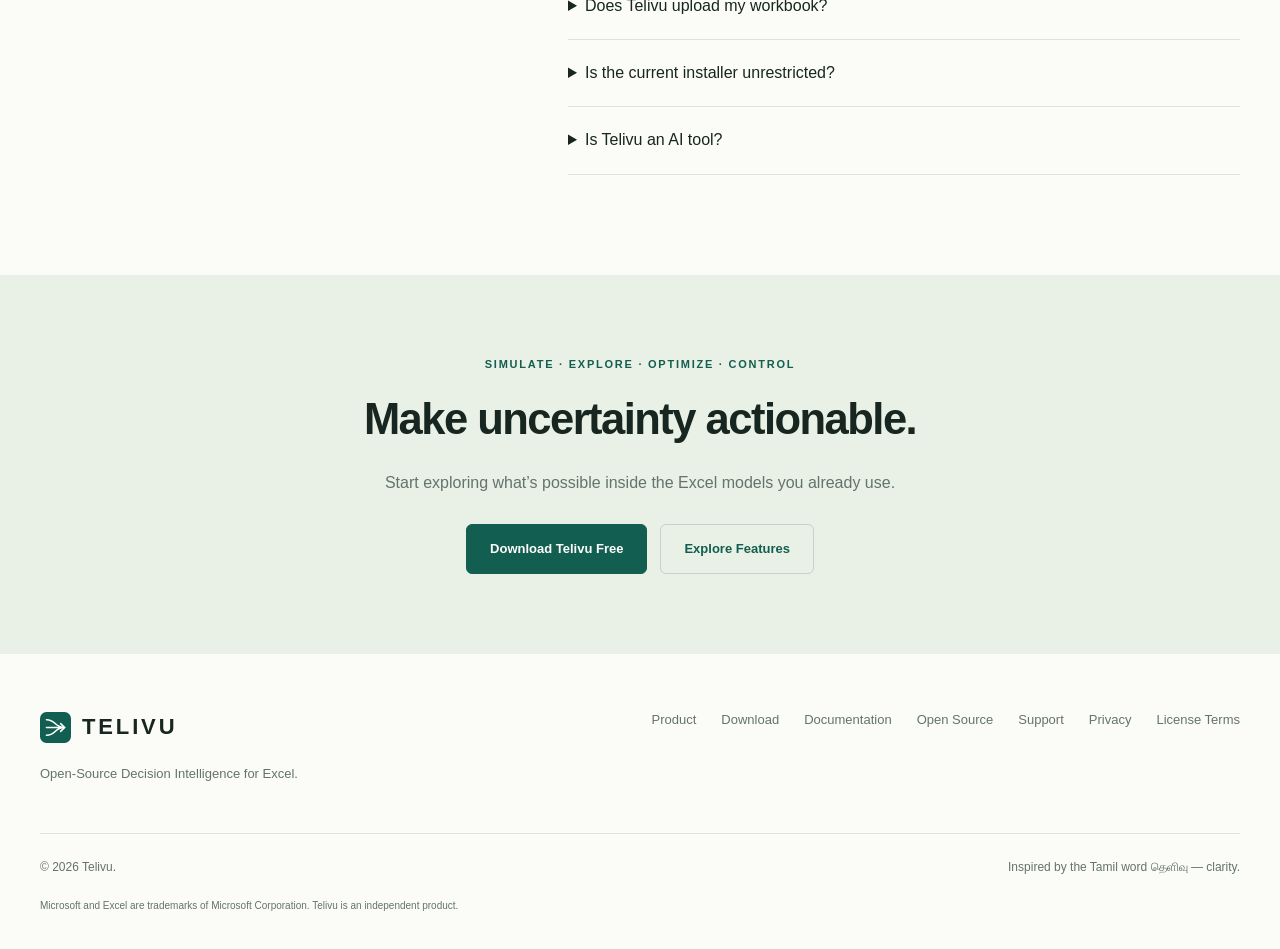
==== commit 3105e2a1: "Point website download to activation-free prerelease" ====
--- a/site/index.html
+++ b/site/index.html
@@ -9,7 +9,7 @@
 <a class="skip" href="#main">Skip to content</a>
 <header class="header"><div class="wrap nav"><a class="brand" href="index.html"><img src="assets/brand/mark.svg" width="31" height="31" alt="">TELIVU</a><button class="menu-toggle" aria-controls="navigation" aria-expanded="false" hidden>Menu ☰</button><nav id="navigation" aria-label="Main navigation"><a href="index.html#product">Product</a><a href="index.html#features">Features</a><a href="index.html#how-it-works">How It Works</a><a href="index.html#use-cases">Use Cases</a><a href="index.html#getting-started">Getting Started</a><a href="index.html#resources">Documentation</a><a href="index.html#open-source">Open Source</a><a href="https://github.com/unrealvijay1/decision-risk-intelligence-excel">GitHub</a><a class="button small" data-download href="index.html#download">Download Telivu Free</a></nav></div></header>
 <main id="main">
-<section class="hero wrap"><div class="hero-copy"><p class="eyebrow">OPEN-SOURCE DECISION INTELLIGENCE FOR EXCEL</p><h1>Make better decisions.<br><em>Directly in Excel.</em></h1><p class="lead">Free and open-source Monte Carlo simulation, optimization, scenario analysis, sensitivity analysis and statistical process control — directly inside Microsoft Excel.</p><div class="actions"><a class="button" data-download href="#download">Download Telivu Free</a><a class="button secondary" href="https://github.com/unrealvijay1/decision-risk-intelligence-excel">View on GitHub</a></div><p class="fine">Current 0.2.1 installer retains legacy trial/activation. <a href="license/">Distribution and license status →</a></p><p class="compatibility">Microsoft Excel · Windows · 32 &amp; 64-bit packages*</p><p class="fine">*Final release validation for both Excel architectures is pending.</p><div class="capabilities">Free • Open Source • No Subscription • No Activation</div></div>
+<section class="hero wrap"><div class="hero-copy"><p class="eyebrow">OPEN-SOURCE DECISION INTELLIGENCE FOR EXCEL</p><h1>Make better decisions.<br><em>Directly in Excel.</em></h1><p class="lead">Free and open-source Monte Carlo simulation, optimization, scenario analysis, sensitivity analysis and statistical process control — directly inside Microsoft Excel.</p><div class="actions"><a class="button" data-download href="#download">Download Telivu Free</a><a class="button secondary" href="https://github.com/unrealvijay1/decision-risk-intelligence-excel">View on GitHub</a></div><p>The current activation-free installer runs without product keys, trial limits, expiry or paid feature gates. Its assembly version remains 0.2.1. The historical v0.2.1 release remains available separately. Legal open-source license approval remains pending; see the license status page.</p><p class="compatibility">Microsoft Excel · Windows · 32 &amp; 64-bit packages*</p><p class="fine">*Final release validation for both Excel architectures is pending.</p><div class="capabilities">Free • Open Source • No Subscription • No Activation</div></div>
 <figure class="hero-visual"><img src="assets/product/results.webp" width="1120" height="830" alt="Actual Telivu forecast results with cumulative probabilities and target calculator"><figcaption class="visual-note">Actual development capture · synthetic demonstration data</figcaption></figure></section>
 <div class="value-strip"><div class="wrap"><span>✓ No coding required</span><span>✓ Works with existing Excel models</span><span>✓ Thousands of simulated outcomes</span><span>✓ Built for business decisions</span></div></div>
 <section class="section wrap" id="product"><p class="eyebrow">FROM A SINGLE ANSWER TO A CLEARER DECISION</p><h2>Your spreadsheet gives you one answer.<br><span class="muted">Telivu shows you what could happen.</span></h2><div class="steps" id="how-it-works"><article><span class="step-number">01 <span>INPUTS →</span></span><h3>Define uncertainty</h3><p>Turn key Excel inputs into probability assumptions.</p><p class="fine">Normal · Triangular · PERT · Uniform · Lognormal · Discrete</p></article><article><span class="step-number">02 <span>SIMULATION →</span></span><h3>Simulate possibilities</h3><p>Run thousands of possible futures through your existing Excel model.</p></article><article><span class="step-number">03 <span>DECISION</span></span><h3>Make the decision</h3><p>Understand probabilities, confidence levels, sensitivities and the assumptions driving outcomes.</p></article></div></section>
@@ -33,8 +33,8 @@
 <article><span class="eyebrow">Operations &amp; Quality</span><h3>Did the process genuinely improve?</h3><p>Process stability · special causes · XmR · baseline comparison</p></article></div></section>
 <section class="probability-section"><div class="wrap probability-inner"><div><p class="eyebrow">A BETTER QUESTION CHANGES THE DECISION</p><p class="old-question">Stop asking: “What’s the forecast?”</p><h2>Start asking:<br>“What’s the<br><em>probability?</em>”</h2><p>A single estimate hides the range of possibilities. A probabilistic forecast helps you see the chance of meeting a budget, the confidence behind a target, and the risk you’re willing to accept.</p></div><div class="probability-explanation"><span class="eyebrow">ILLUSTRATIVE COST EXAMPLE</span><div class="large-stat">67<span>%</span></div><h3>Chance of staying within ₹10 Cr</h3><div class="probability-meter" aria-hidden="true"><span></span></div><div class="stat-pair"><p>Expected cost<strong>₹9.4 Cr</strong></p><p>P80 cost<strong>₹10.3 Cr</strong></p></div><p class="fine">P80 is the cost at or below which 80% of outcomes fall. These values are illustrative and are not outputs from a customer model.</p></div></div></section>
 <section class="section wrap"><p class="eyebrow">FOR PEOPLE WHO THINK IN SPREADSHEETS</p><h2>Built for people making<br>decisions with Excel.</h2><div class="audiences"><article><h3>PMO &amp; Project Controls</h3><p>Schedule and cost risk.</p></article><article><h3>Finance &amp; FP&amp;A</h3><p>Forecast uncertainty and scenario planning.</p></article><article><h3>Operations &amp; Quality</h3><p>Process stability and improvement.</p></article><article><h3>Consultants &amp; Analysts</h3><p>Sophisticated decision models without writing code.</p></article><article><h3>Business Leaders</h3><p>Understand risk before committing to decisions.</p></article></div><div class="local-panel"><span class="local-icon" aria-hidden="true">↳</span><div><h3>Your models stay in Excel.</h3><p>Telivu performs its analysis locally on your computer. Your workbook and business data do not need to be uploaded to an external analytics platform. </p><a href="privacy/">Read about local processing →</a></div></div></section>
-<section class="tinted" id="open-source"><div class="section wrap"><p class="eyebrow">ONE PRODUCT. SHARED POSSIBILITIES.</p><h2>Free. Open source.<br>For everyone.</h2><p class="section-lead">Telivu is a free and open-source decision intelligence toolkit for Excel. Current development builds run without activation, keys, expiry or paid feature tiers. The same toolkit serves personal projects, education, professional analysis, consulting, business analysis and organizational decisions.</p><div class="local-panel"><div><h3>Current distribution and source status</h3><p>The available 0.2.1 installer still contains a 30-day trial and offline activation. The current development source removes those restrictions; an activation-free public release requires separate authorization. An open-source license has not yet been selected, and the application source is available in its existing GitHub repository; the Telivu website repository hosts the website and release assets. This website does not grant rights to redistribute or modify the application.</p><a href="license/">Read the license status →</a></div></div><h3>Help improve Telivu</h3><p>Report reproducible problems, suggest analytical workflows, or improve this website through GitHub issues and pull requests. Include your Windows and Excel versions and a small synthetic model; keep confidential workbooks private.</p><a class="button secondary" href="https://github.com/unrealvijay1/decision-risk-intelligence-excel/issues">Contribute on GitHub</a><h3>Telivu is free. Help keep it that way.</h3><p>If Telivu saves you time, improves a decision or creates value for your organization, voluntary support can fund development, testing, documentation, bug fixes, analytical capabilities, Excel compatibility and infrastructure. No donation provider is connected, so this site does not collect donations.</p></div></section>
-<section class="section wrap border-top" id="getting-started"><p class="eyebrow">FROM DOWNLOAD TO YOUR FIRST RESULT</p><h2>Start with a model you understand.</h2><div class="steps"><article><h3>1. Install</h3><p>Close Excel, download the existing Windows installer and run it. Setup detects Excel architecture and installs the matching add-in. The package includes the required .NET desktop runtime; installing a missing runtime may request administrator access.</p></article><article><h3>2. Define</h3><p>Open Excel. Use Define Assumption on an uncertain input and Define Forecast on a formula output. Start with a small, unprotected workbook and save a backup before analysis.</p></article><article><h3>3. Run and learn</h3><p>Choose Simulation Settings, then Run Simulation. Review percentiles, target probabilities and sensitivity. Export Report from Results to record the analysis.</p></article></div><a href="resources/getting-started/">Complete installation and first-run guide →</a></section><section class="section wrap" id="download"><div class="download-panel"><div><p class="eyebrow">YOUR NEXT STEP</p><h2>Start using Telivu.</h2><p>Free. Open source. No subscription.</p><p>Available installer — Version <span data-version>0.2.1</span></p><p class="fine">Windows 10 22H2+ / 11 · Microsoft Excel<br>32-bit / 64-bit packages; final release validation pending.</p><p data-installer-size hidden></p></div><div><a class="button" data-download href="#download">Download Telivu Free</a><p class="fine" data-download-status>Windows installer · Unsigned prerelease</p><a data-release-notes href="resources/release-notes/">Release notes →</a><p><a href="https://github.com/unrealvijay1/decision-risk-intelligence-excel">View on GitHub →</a></p><p><a href="https://github.com/unrealvijay1/decision-risk-intelligence-excel">View on GitHub →</a></p></div></div></section>
+<section class="tinted" id="open-source"><div class="section wrap"><p class="eyebrow">ONE PRODUCT. SHARED POSSIBILITIES.</p><h2>Free. Open source.<br>For everyone.</h2><p class="section-lead">Telivu is a free and open-source decision intelligence toolkit for Excel. Current development builds run without activation, keys, expiry or paid feature tiers. The same toolkit serves personal projects, education, professional analysis, consulting, business analysis and organizational decisions.</p><div class="local-panel"><div><h3>Current distribution and source status</h3><p>The current activation-free installer runs without product keys, trial limits, expiry or paid feature gates. Its assembly version remains 0.2.1. The historical v0.2.1 release remains available separately. Legal open-source license approval remains pending; see the license status page.</p><a href="license/">Read the license status →</a></div></div><h3>Help improve Telivu</h3><p>Report reproducible problems, suggest analytical workflows, or improve this website through GitHub issues and pull requests. Include your Windows and Excel versions and a small synthetic model; keep confidential workbooks private.</p><a class="button secondary" href="https://github.com/unrealvijay1/decision-risk-intelligence-excel/issues">Contribute on GitHub</a><h3>Telivu is free. Help keep it that way.</h3><p>If Telivu saves you time, improves a decision or creates value for your organization, voluntary support can fund development, testing, documentation, bug fixes, analytical capabilities, Excel compatibility and infrastructure. No donation provider is connected, so this site does not collect donations.</p></div></section>
+<section class="section wrap border-top" id="getting-started"><p class="eyebrow">FROM DOWNLOAD TO YOUR FIRST RESULT</p><h2>Start with a model you understand.</h2><div class="steps"><article><h3>1. Install</h3><p>Close Excel, download the activation-free Windows installer and run it. Setup detects Excel architecture and installs the matching add-in. The package includes the required .NET desktop runtime; installing a missing runtime may request administrator access.</p></article><article><h3>2. Define</h3><p>Open Excel. Use Define Assumption on an uncertain input and Define Forecast on a formula output. Start with a small, unprotected workbook and save a backup before analysis.</p></article><article><h3>3. Run and learn</h3><p>Choose Simulation Settings, then Run Simulation. Review percentiles, target probabilities and sensitivity. Export Report from Results to record the analysis.</p></article></div><a href="resources/getting-started/">Complete installation and first-run guide →</a></section><section class="section wrap" id="download"><div class="download-panel"><div><p class="eyebrow">YOUR NEXT STEP</p><h2>Start using Telivu.</h2><p>Free. Open source. No subscription.</p><p>Available installer — Version <span data-version>0.2.1</span></p><p class="fine">Windows 10 22H2+ / 11 · Microsoft Excel<br>32-bit / 64-bit packages; final release validation pending.</p><p data-installer-size hidden></p></div><div><a class="button" data-download href="#download">Download Telivu Free</a><p class="fine" data-download-status>Windows installer · Unsigned prerelease</p><a data-release-notes href="resources/release-notes/">Release notes →</a><p><a href="https://github.com/unrealvijay1/decision-risk-intelligence-excel">View on GitHub →</a></p><p><a href="https://github.com/unrealvijay1/decision-risk-intelligence-excel">View on GitHub →</a></p></div></div></section>
 <section class="section wrap border-top" id="resources"><div class="section-intro"><div><p class="eyebrow">LEARN. APPLY. EXPLORE.</p><h2>Resources for clearer thinking.</h2></div><a href="resources/">Explore resources →</a></div><div class="resource-links"><a href="resources/getting-started/">Getting Started <span>↗</span></a><a href="resources/documentation/">Documentation <span>↗</span></a><a href="resources/example-models/">Example Models <span>↗</span></a><a href="resources/tutorials/">Tutorials <span>↗</span></a><a href="resources/release-notes/">Release Notes <span>↗</span></a></div></section>
 <section class="section wrap border-top" id="faq"><div class="faq-layout"><div><p class="eyebrow">A FEW USEFUL ANSWERS</p><h2>Before you<br>get started.</h2></div><div class="faq">
 <details><summary>Does Telivu replace Excel?</summary><p>No. Telivu extends Microsoft Excel with decision-analysis capabilities.</p></details>
@@ -42,7 +42,7 @@
 <details><summary>Does it work with my existing Excel model?</summary><p>Telivu is designed for Excel-based models. Inputs, forecasts and references must meet supported configuration requirements. Workbook protection, external dependencies and calculation behavior may affect compatibility.</p></details>
 <details><summary>Does Telivu support 32-bit and 64-bit Excel?</summary><p>Both x86 and x64 packages are built. Final clean-machine validation for both Excel architectures remains a release gate; the available installer is an unsigned prerelease. Windows is required.</p></details>
 <details><summary>Does Telivu upload my workbook?</summary><p>Current analysis runs locally through Excel on your computer. Workbook data is not uploaded to an analytics service. Current licensing also uses local offline validation.</p></details>
-<details><summary>Is the current installer unrestricted?</summary><p>Development builds now run without activation. The existing 0.2.1 installer retains its 30-day trial and activation checks. Publishing an activation-free release and approving the legal open-source license are separate owner decisions.</p></details>
+<details><summary>Is the current installer unrestricted?</summary><p>The current activation-free installer runs without product keys, trial limits, expiry or paid feature gates. Its assembly version remains 0.2.1. The historical v0.2.1 release remains available separately. Legal open-source license approval remains pending; see the license status page.</p></details>
 <details><summary>Is Telivu an AI tool?</summary><p>Telivu is a quantitative decision-analysis tool. Its core simulation, optimization and statistical methods produce analytical results rather than relying on generative AI. Fixed seeds support reproducible simulations under the same model and settings.</p></details>
 </div></div></section>
 <section class="closing"><div class="wrap"><p class="eyebrow">SIMULATE · EXPLORE · OPTIMIZE · CONTROL</p><h2>Make uncertainty actionable.</h2><p>Start exploring what’s possible inside the Excel models you already use.</p><div class="actions"><a class="button" data-download href="#download">Download Telivu Free</a><a class="button secondary" href="#features">Explore Features</a></div></div></section>
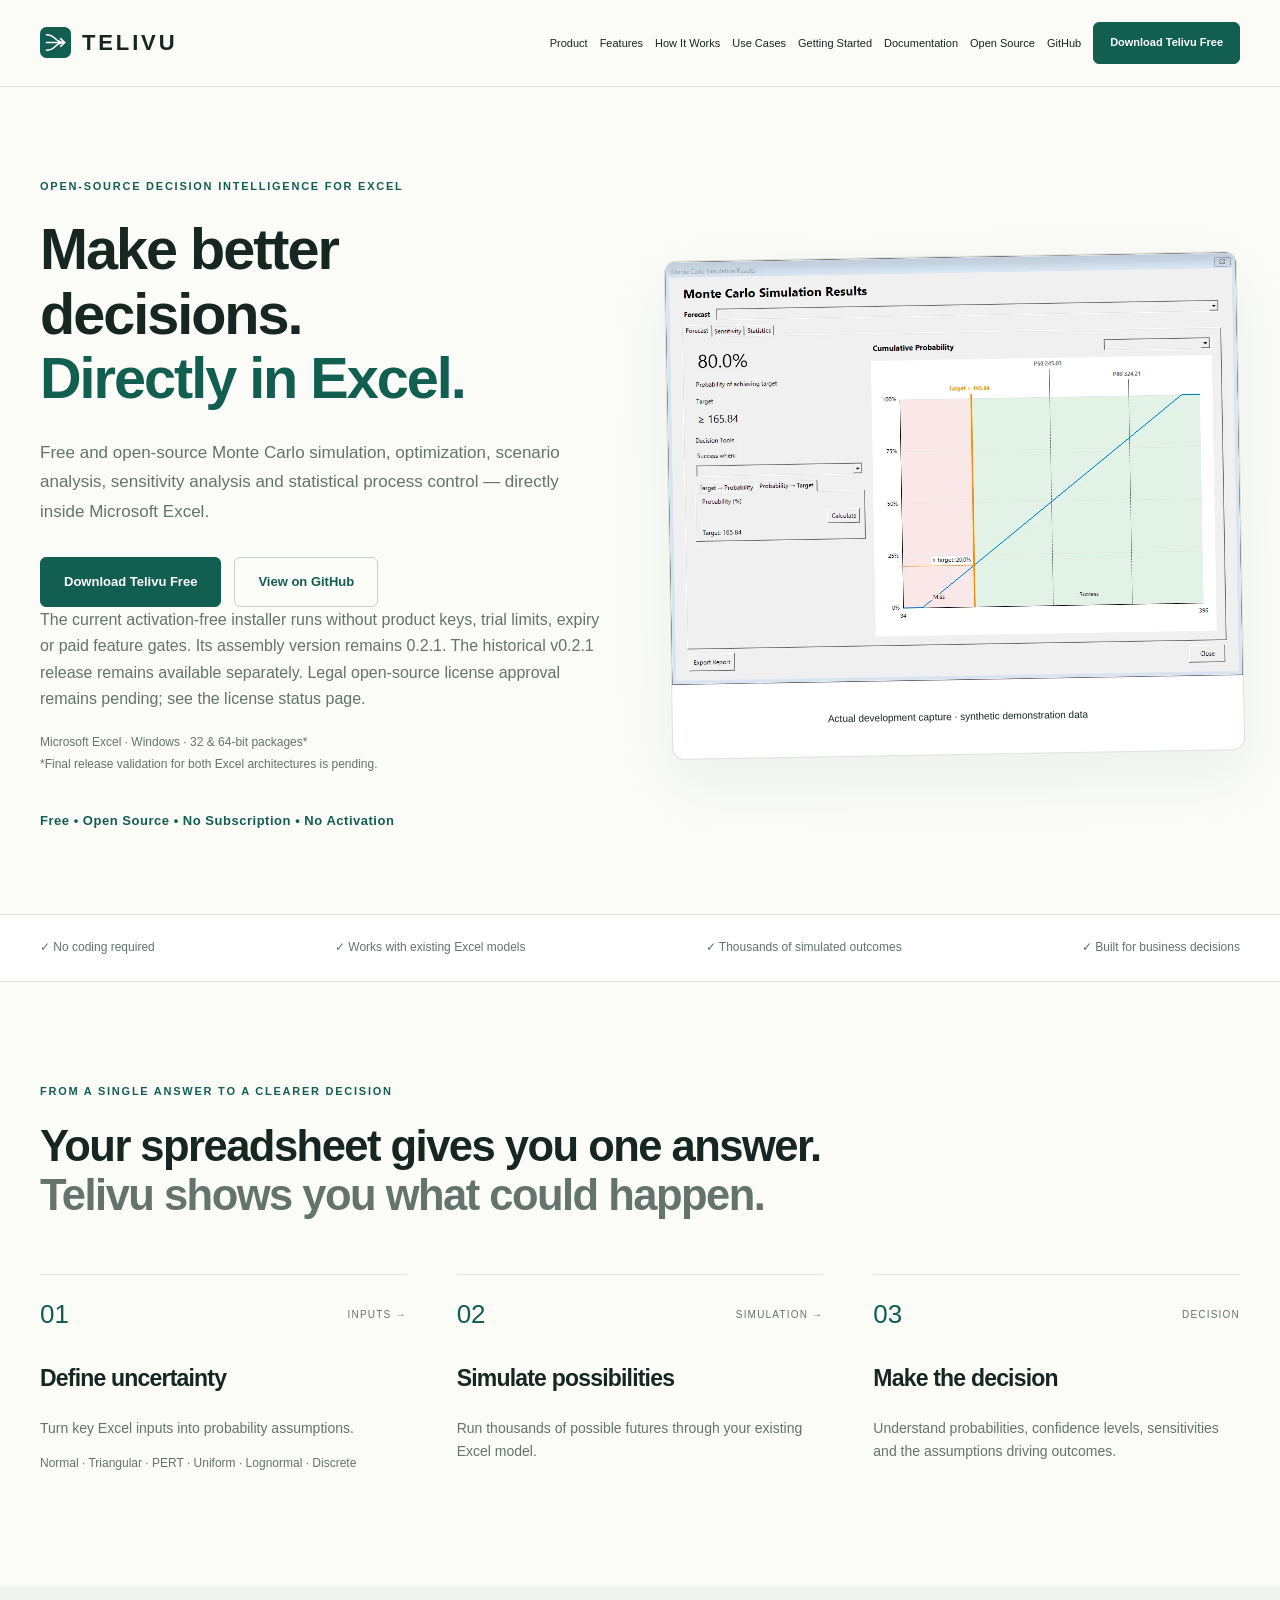
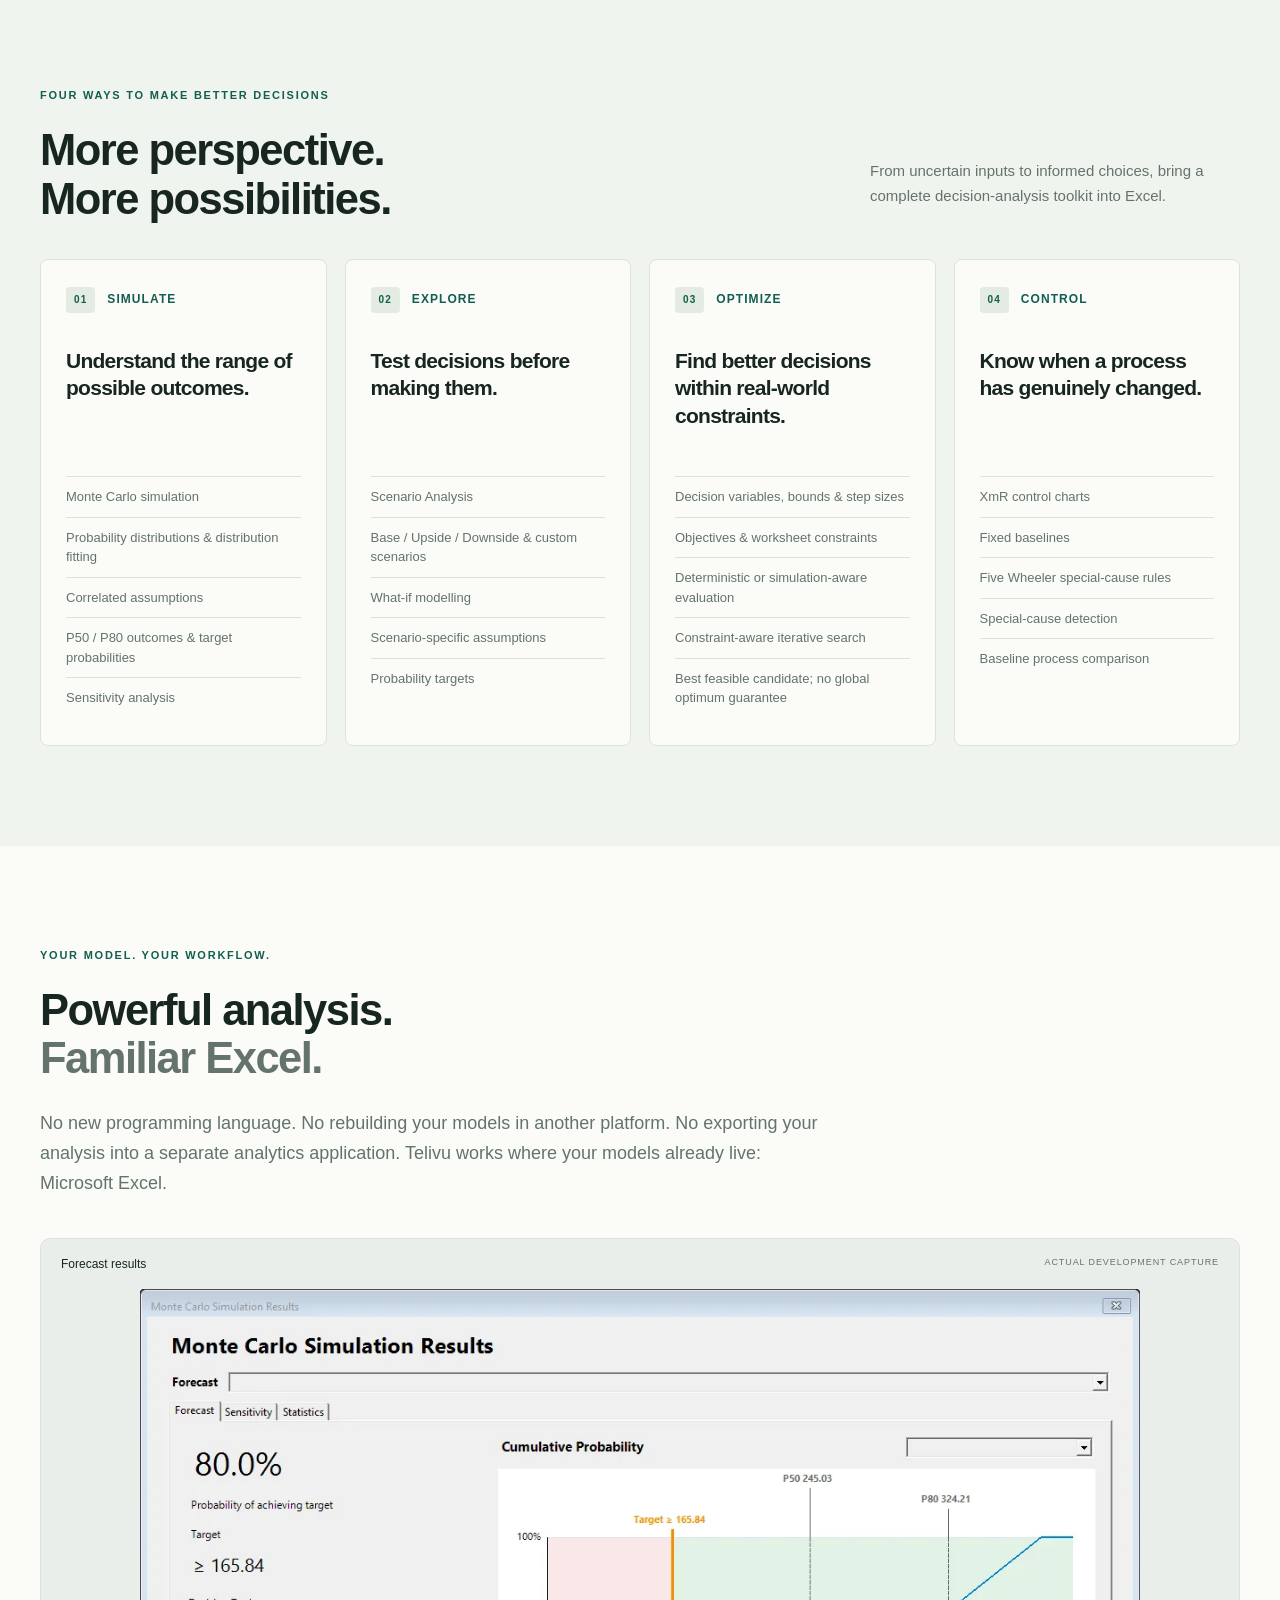
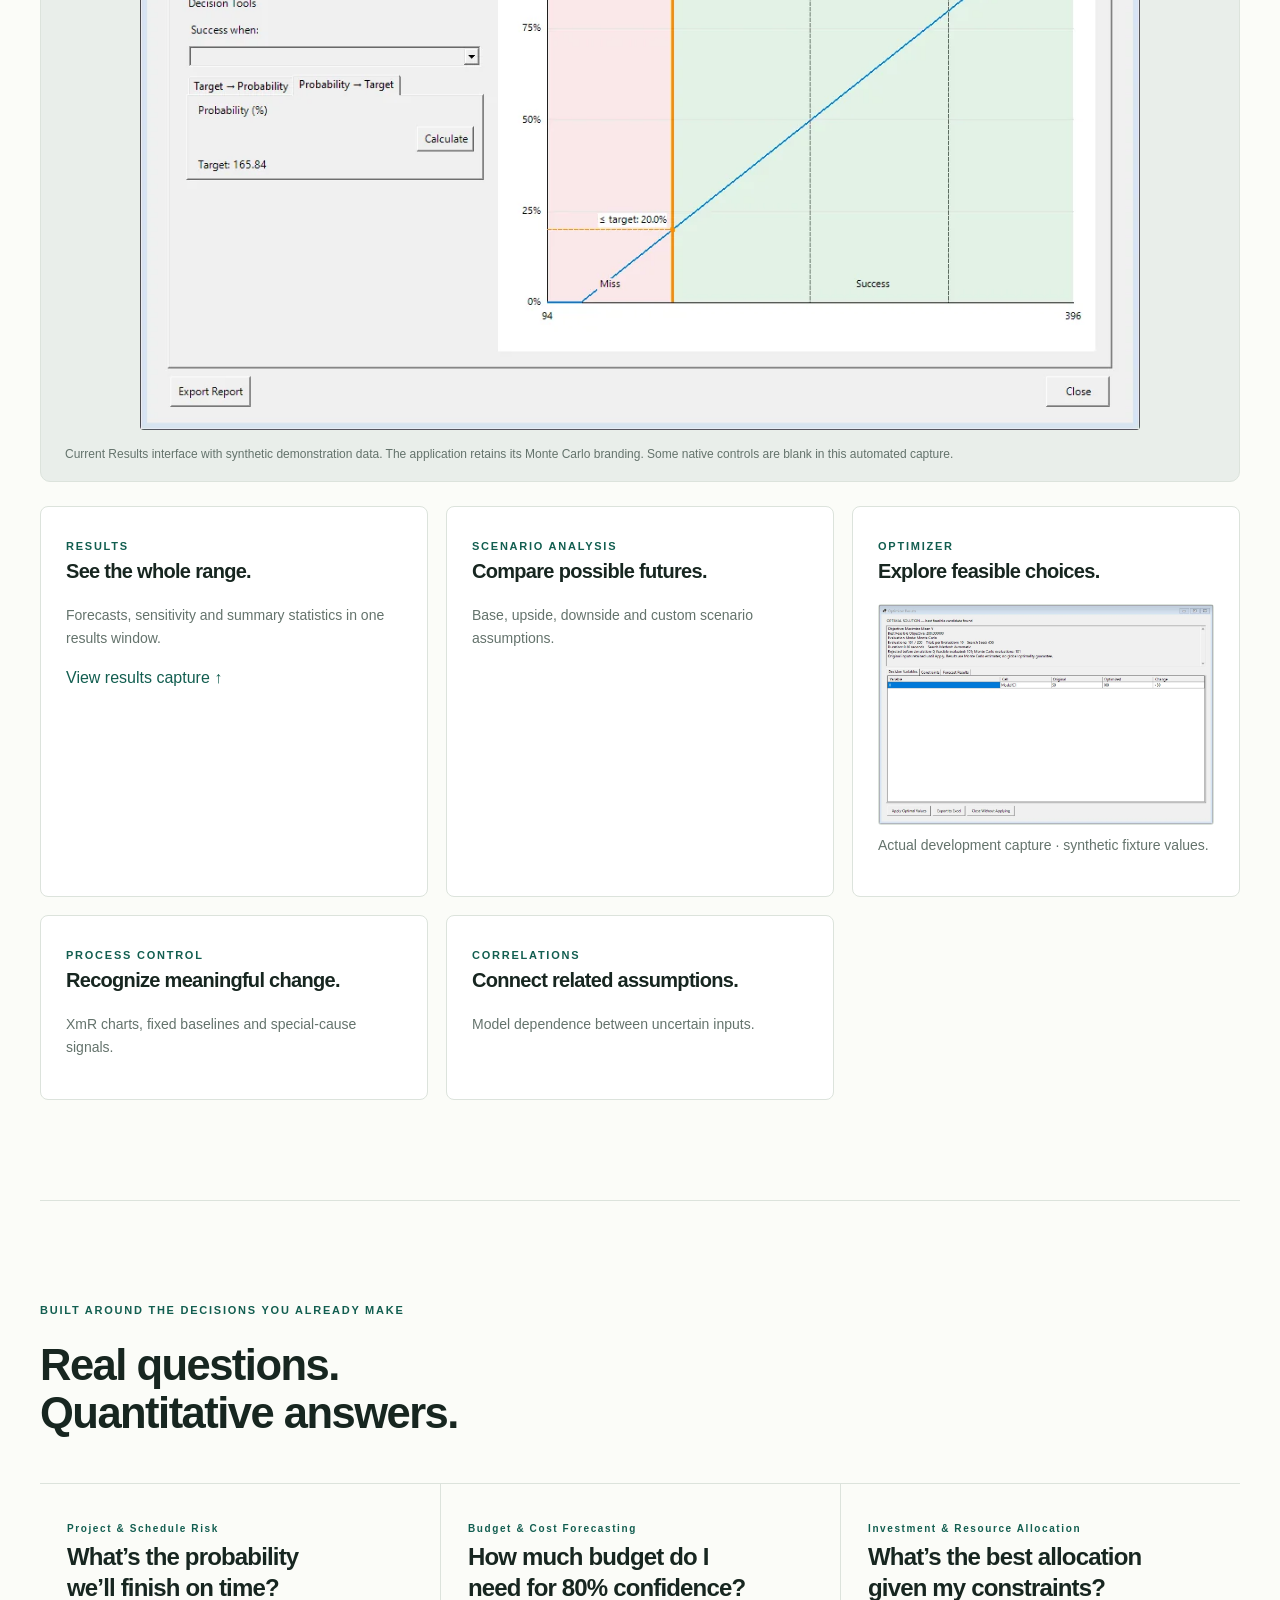
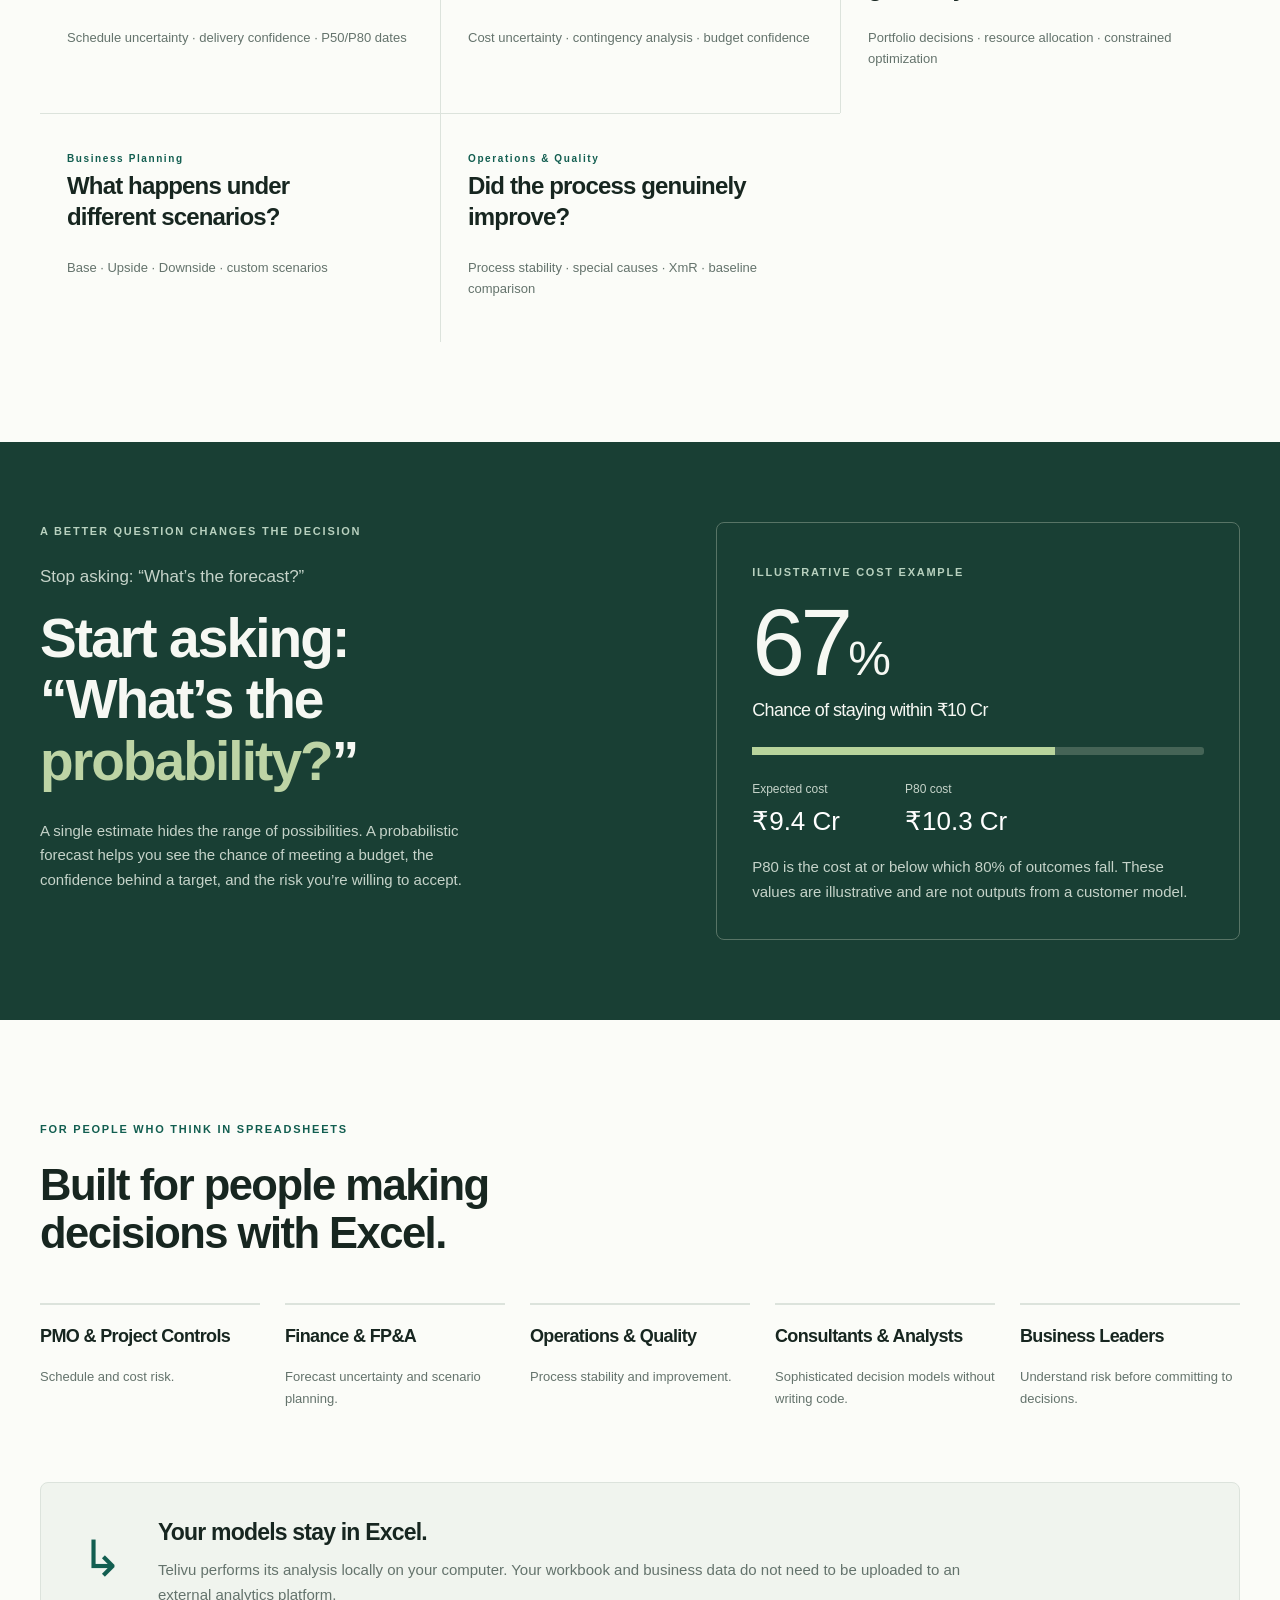
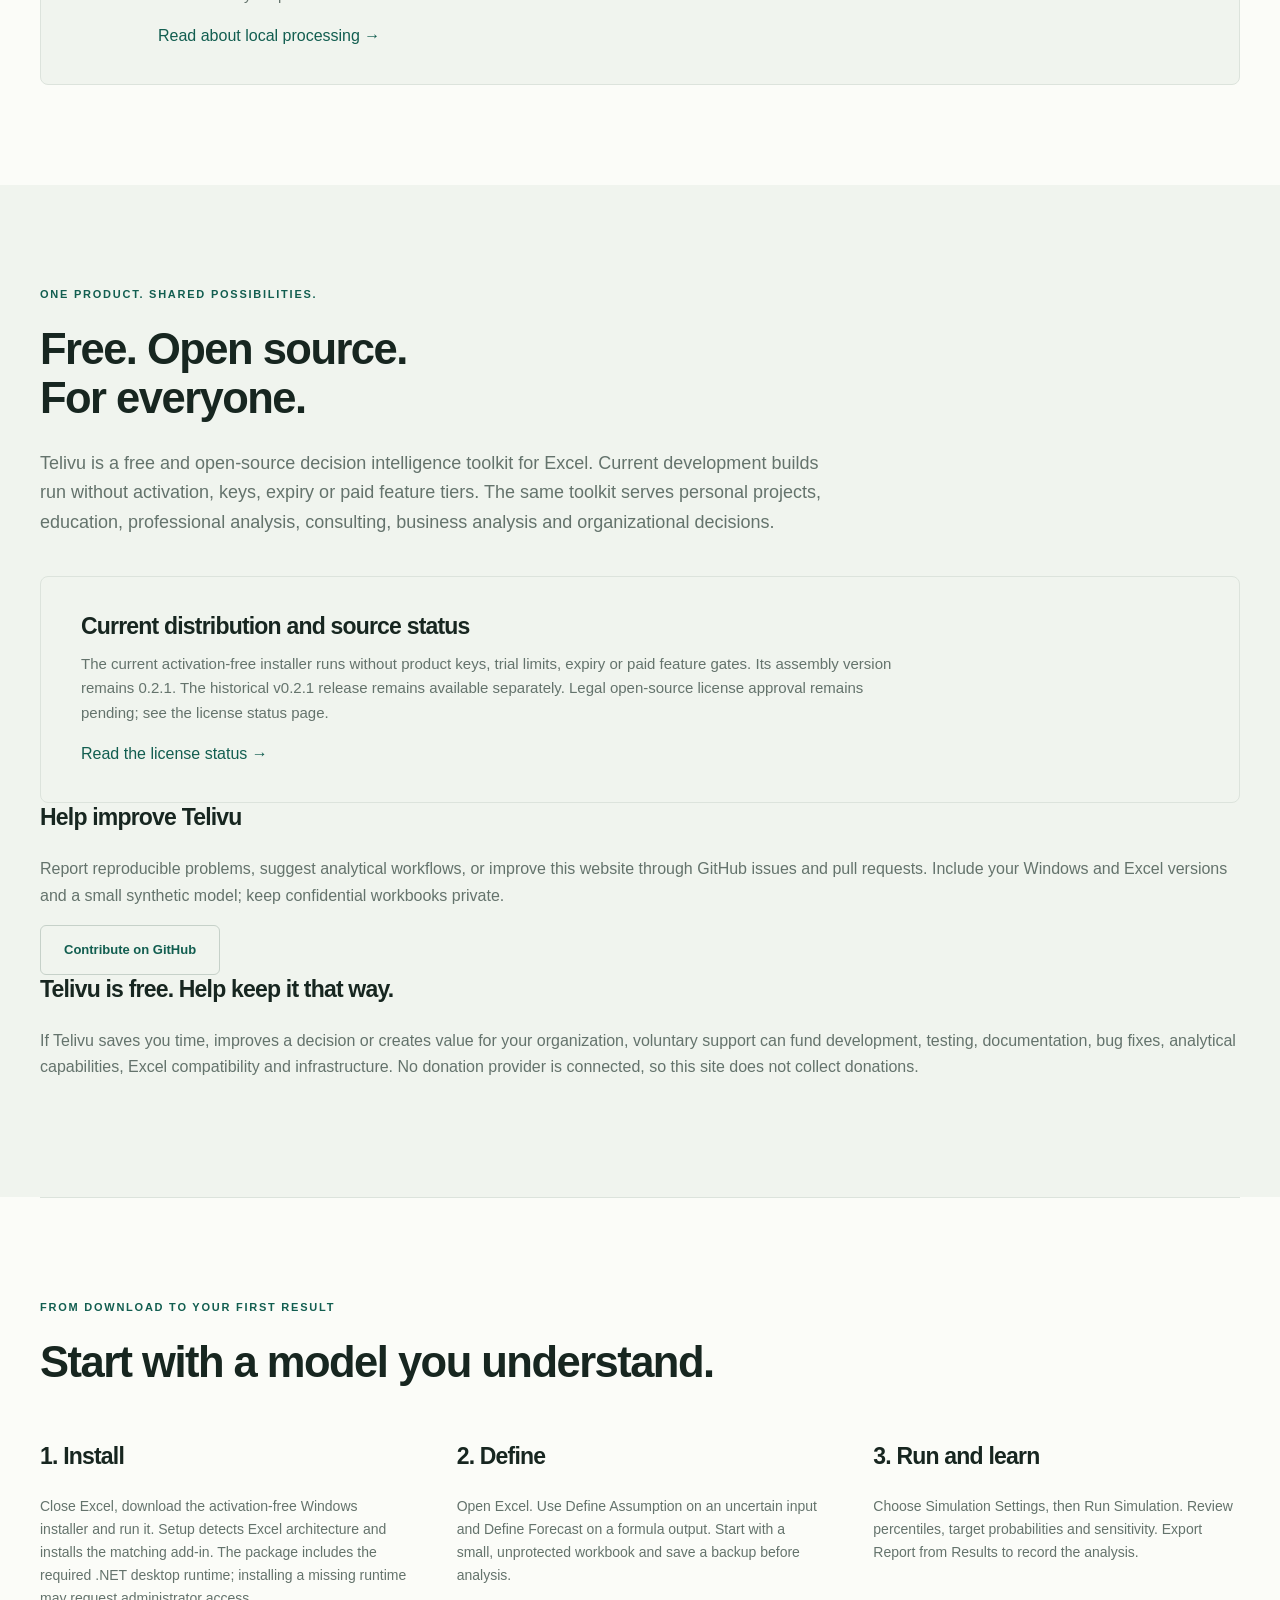
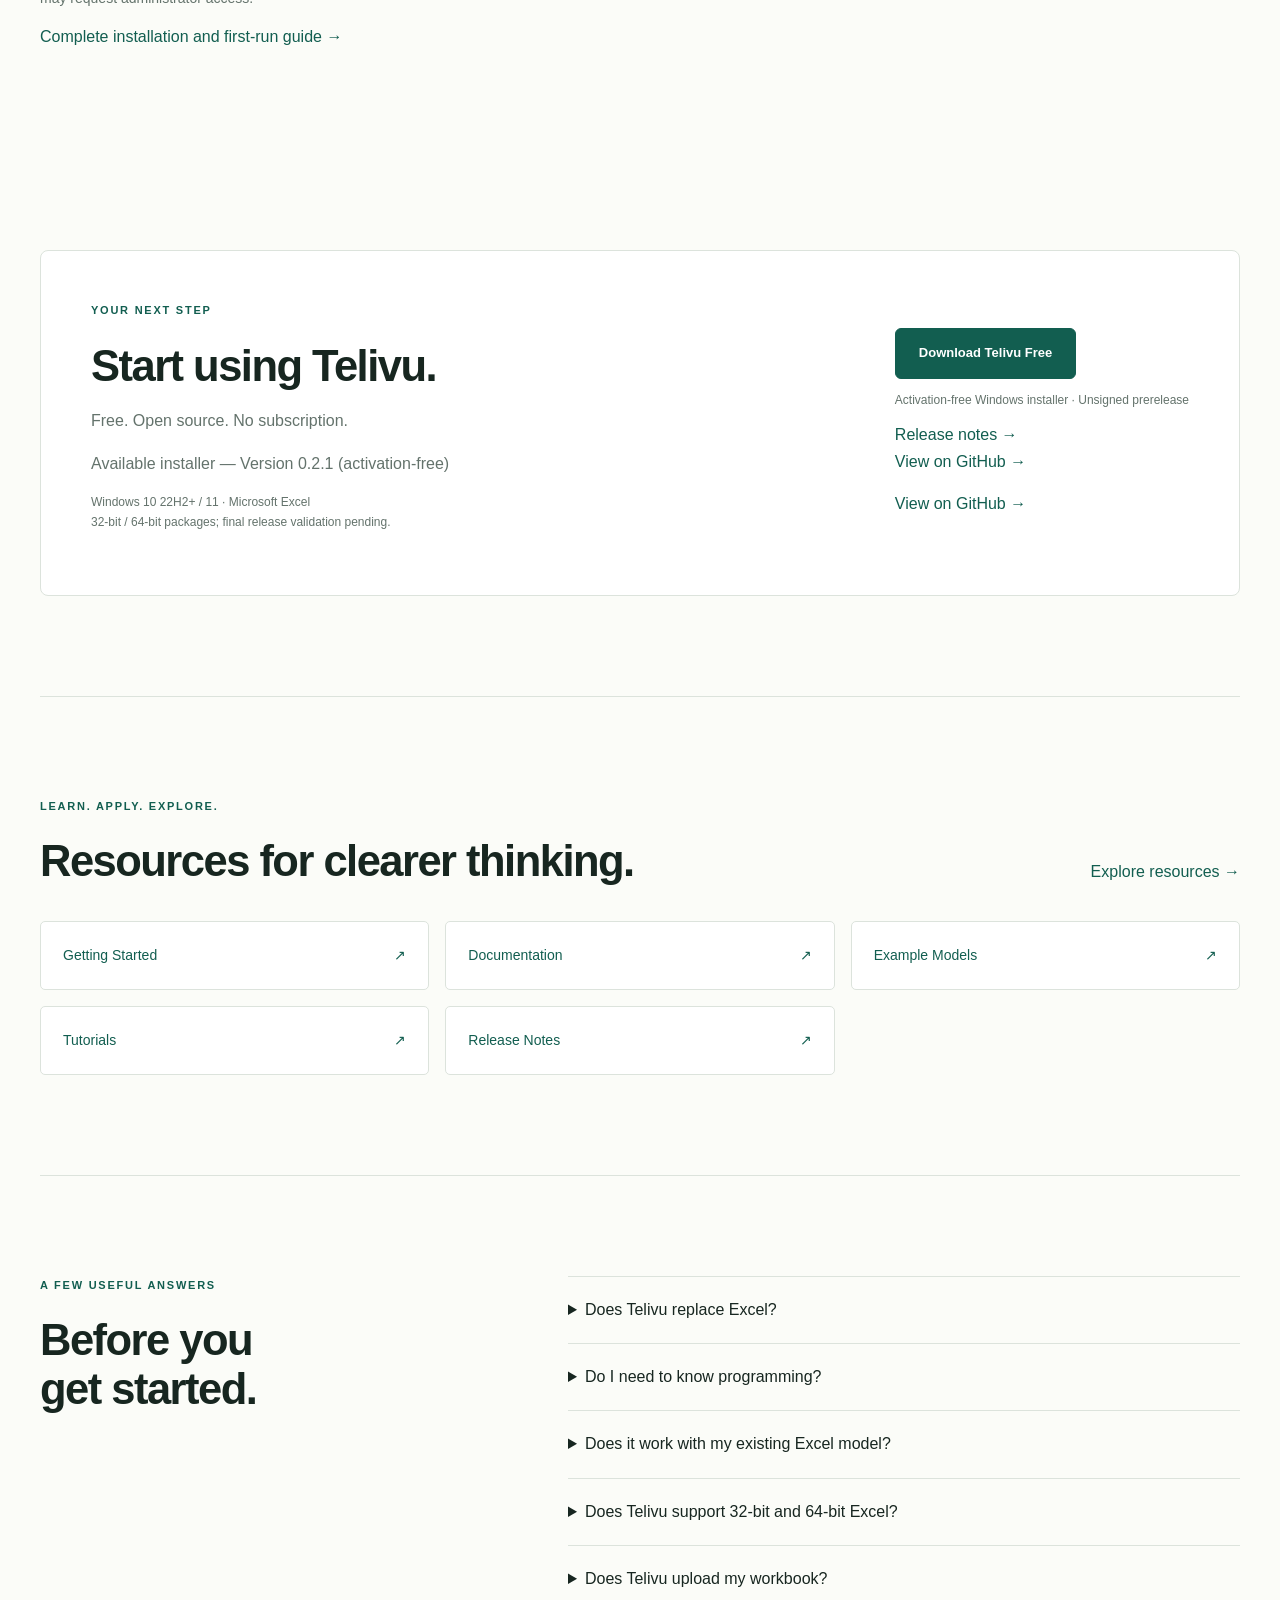
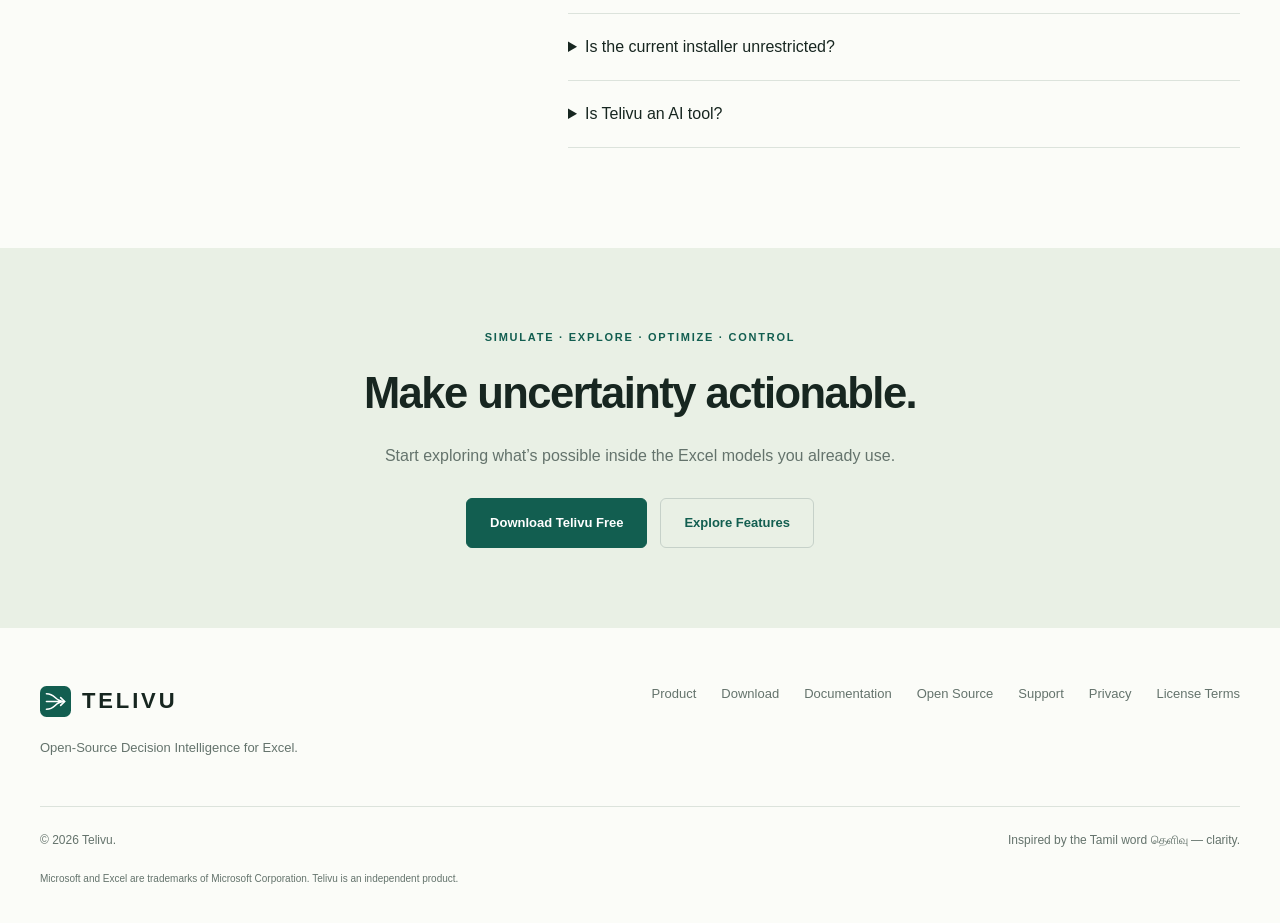
==== commit 83d2d556: "Refresh cached download configuration and distinguish activation-free installer" ====
--- a/site/index.html
+++ b/site/index.html
@@ -4,7 +4,7 @@
 <meta name="description" content="Simulation, scenario analysis, optimization and statistical process control directly inside Microsoft Excel. Turn uncertainty into better decisions with Telivu.">
 <meta property="og:type" content="website"><meta property="og:title" content="Telivu — Open-Source Decision Intelligence for Excel"><meta property="og:description" content="Clarity in uncertainty. Decision analysis for Excel.">
 <meta name="twitter:card" content="summary_large_image"><meta name="twitter:title" content="Telivu — Open-Source Decision Intelligence for Excel"><meta name="twitter:description" content="Simulation, scenarios, optimization and process control for Excel."><meta name="theme-color" content="#125e50">
-<link rel="icon" href="assets/brand/mark.svg" type="image/svg+xml"><link rel="stylesheet" href="css/site.css"><script src="site-config.js" defer></script><script src="js/site.js" defer></script>
+<link rel="icon" href="assets/brand/mark.svg" type="image/svg+xml"><link rel="stylesheet" href="css/site.css"><script src="site-config.js?release=activation-free-1" defer></script><script src="js/site.js?release=activation-free-1" defer></script>
 </head><body>
 <a class="skip" href="#main">Skip to content</a>
 <header class="header"><div class="wrap nav"><a class="brand" href="index.html"><img src="assets/brand/mark.svg" width="31" height="31" alt="">TELIVU</a><button class="menu-toggle" aria-controls="navigation" aria-expanded="false" hidden>Menu ☰</button><nav id="navigation" aria-label="Main navigation"><a href="index.html#product">Product</a><a href="index.html#features">Features</a><a href="index.html#how-it-works">How It Works</a><a href="index.html#use-cases">Use Cases</a><a href="index.html#getting-started">Getting Started</a><a href="index.html#resources">Documentation</a><a href="index.html#open-source">Open Source</a><a href="https://github.com/unrealvijay1/decision-risk-intelligence-excel">GitHub</a><a class="button small" data-download href="index.html#download">Download Telivu Free</a></nav></div></header>
@@ -34,7 +34,7 @@
 <section class="probability-section"><div class="wrap probability-inner"><div><p class="eyebrow">A BETTER QUESTION CHANGES THE DECISION</p><p class="old-question">Stop asking: “What’s the forecast?”</p><h2>Start asking:<br>“What’s the<br><em>probability?</em>”</h2><p>A single estimate hides the range of possibilities. A probabilistic forecast helps you see the chance of meeting a budget, the confidence behind a target, and the risk you’re willing to accept.</p></div><div class="probability-explanation"><span class="eyebrow">ILLUSTRATIVE COST EXAMPLE</span><div class="large-stat">67<span>%</span></div><h3>Chance of staying within ₹10 Cr</h3><div class="probability-meter" aria-hidden="true"><span></span></div><div class="stat-pair"><p>Expected cost<strong>₹9.4 Cr</strong></p><p>P80 cost<strong>₹10.3 Cr</strong></p></div><p class="fine">P80 is the cost at or below which 80% of outcomes fall. These values are illustrative and are not outputs from a customer model.</p></div></div></section>
 <section class="section wrap"><p class="eyebrow">FOR PEOPLE WHO THINK IN SPREADSHEETS</p><h2>Built for people making<br>decisions with Excel.</h2><div class="audiences"><article><h3>PMO &amp; Project Controls</h3><p>Schedule and cost risk.</p></article><article><h3>Finance &amp; FP&amp;A</h3><p>Forecast uncertainty and scenario planning.</p></article><article><h3>Operations &amp; Quality</h3><p>Process stability and improvement.</p></article><article><h3>Consultants &amp; Analysts</h3><p>Sophisticated decision models without writing code.</p></article><article><h3>Business Leaders</h3><p>Understand risk before committing to decisions.</p></article></div><div class="local-panel"><span class="local-icon" aria-hidden="true">↳</span><div><h3>Your models stay in Excel.</h3><p>Telivu performs its analysis locally on your computer. Your workbook and business data do not need to be uploaded to an external analytics platform. </p><a href="privacy/">Read about local processing →</a></div></div></section>
 <section class="tinted" id="open-source"><div class="section wrap"><p class="eyebrow">ONE PRODUCT. SHARED POSSIBILITIES.</p><h2>Free. Open source.<br>For everyone.</h2><p class="section-lead">Telivu is a free and open-source decision intelligence toolkit for Excel. Current development builds run without activation, keys, expiry or paid feature tiers. The same toolkit serves personal projects, education, professional analysis, consulting, business analysis and organizational decisions.</p><div class="local-panel"><div><h3>Current distribution and source status</h3><p>The current activation-free installer runs without product keys, trial limits, expiry or paid feature gates. Its assembly version remains 0.2.1. The historical v0.2.1 release remains available separately. Legal open-source license approval remains pending; see the license status page.</p><a href="license/">Read the license status →</a></div></div><h3>Help improve Telivu</h3><p>Report reproducible problems, suggest analytical workflows, or improve this website through GitHub issues and pull requests. Include your Windows and Excel versions and a small synthetic model; keep confidential workbooks private.</p><a class="button secondary" href="https://github.com/unrealvijay1/decision-risk-intelligence-excel/issues">Contribute on GitHub</a><h3>Telivu is free. Help keep it that way.</h3><p>If Telivu saves you time, improves a decision or creates value for your organization, voluntary support can fund development, testing, documentation, bug fixes, analytical capabilities, Excel compatibility and infrastructure. No donation provider is connected, so this site does not collect donations.</p></div></section>
-<section class="section wrap border-top" id="getting-started"><p class="eyebrow">FROM DOWNLOAD TO YOUR FIRST RESULT</p><h2>Start with a model you understand.</h2><div class="steps"><article><h3>1. Install</h3><p>Close Excel, download the activation-free Windows installer and run it. Setup detects Excel architecture and installs the matching add-in. The package includes the required .NET desktop runtime; installing a missing runtime may request administrator access.</p></article><article><h3>2. Define</h3><p>Open Excel. Use Define Assumption on an uncertain input and Define Forecast on a formula output. Start with a small, unprotected workbook and save a backup before analysis.</p></article><article><h3>3. Run and learn</h3><p>Choose Simulation Settings, then Run Simulation. Review percentiles, target probabilities and sensitivity. Export Report from Results to record the analysis.</p></article></div><a href="resources/getting-started/">Complete installation and first-run guide →</a></section><section class="section wrap" id="download"><div class="download-panel"><div><p class="eyebrow">YOUR NEXT STEP</p><h2>Start using Telivu.</h2><p>Free. Open source. No subscription.</p><p>Available installer — Version <span data-version>0.2.1</span></p><p class="fine">Windows 10 22H2+ / 11 · Microsoft Excel<br>32-bit / 64-bit packages; final release validation pending.</p><p data-installer-size hidden></p></div><div><a class="button" data-download href="#download">Download Telivu Free</a><p class="fine" data-download-status>Windows installer · Unsigned prerelease</p><a data-release-notes href="resources/release-notes/">Release notes →</a><p><a href="https://github.com/unrealvijay1/decision-risk-intelligence-excel">View on GitHub →</a></p><p><a href="https://github.com/unrealvijay1/decision-risk-intelligence-excel">View on GitHub →</a></p></div></div></section>
+<section class="section wrap border-top" id="getting-started"><p class="eyebrow">FROM DOWNLOAD TO YOUR FIRST RESULT</p><h2>Start with a model you understand.</h2><div class="steps"><article><h3>1. Install</h3><p>Close Excel, download the activation-free Windows installer and run it. Setup detects Excel architecture and installs the matching add-in. The package includes the required .NET desktop runtime; installing a missing runtime may request administrator access.</p></article><article><h3>2. Define</h3><p>Open Excel. Use Define Assumption on an uncertain input and Define Forecast on a formula output. Start with a small, unprotected workbook and save a backup before analysis.</p></article><article><h3>3. Run and learn</h3><p>Choose Simulation Settings, then Run Simulation. Review percentiles, target probabilities and sensitivity. Export Report from Results to record the analysis.</p></article></div><a href="resources/getting-started/">Complete installation and first-run guide →</a></section><section class="section wrap" id="download"><div class="download-panel"><div><p class="eyebrow">YOUR NEXT STEP</p><h2>Start using Telivu.</h2><p>Free. Open source. No subscription.</p><p>Available installer — Version <span data-version>0.2.1</span> (activation-free)</p><p class="fine">Windows 10 22H2+ / 11 · Microsoft Excel<br>32-bit / 64-bit packages; final release validation pending.</p><p data-installer-size hidden></p></div><div><a class="button" data-download href="#download">Download Telivu Free</a><p class="fine" data-download-status>Activation-free Windows installer · Unsigned prerelease</p><a data-release-notes href="resources/release-notes/">Release notes →</a><p><a href="https://github.com/unrealvijay1/decision-risk-intelligence-excel">View on GitHub →</a></p><p><a href="https://github.com/unrealvijay1/decision-risk-intelligence-excel">View on GitHub →</a></p></div></div></section>
 <section class="section wrap border-top" id="resources"><div class="section-intro"><div><p class="eyebrow">LEARN. APPLY. EXPLORE.</p><h2>Resources for clearer thinking.</h2></div><a href="resources/">Explore resources →</a></div><div class="resource-links"><a href="resources/getting-started/">Getting Started <span>↗</span></a><a href="resources/documentation/">Documentation <span>↗</span></a><a href="resources/example-models/">Example Models <span>↗</span></a><a href="resources/tutorials/">Tutorials <span>↗</span></a><a href="resources/release-notes/">Release Notes <span>↗</span></a></div></section>
 <section class="section wrap border-top" id="faq"><div class="faq-layout"><div><p class="eyebrow">A FEW USEFUL ANSWERS</p><h2>Before you<br>get started.</h2></div><div class="faq">
 <details><summary>Does Telivu replace Excel?</summary><p>No. Telivu extends Microsoft Excel with decision-analysis capabilities.</p></details>
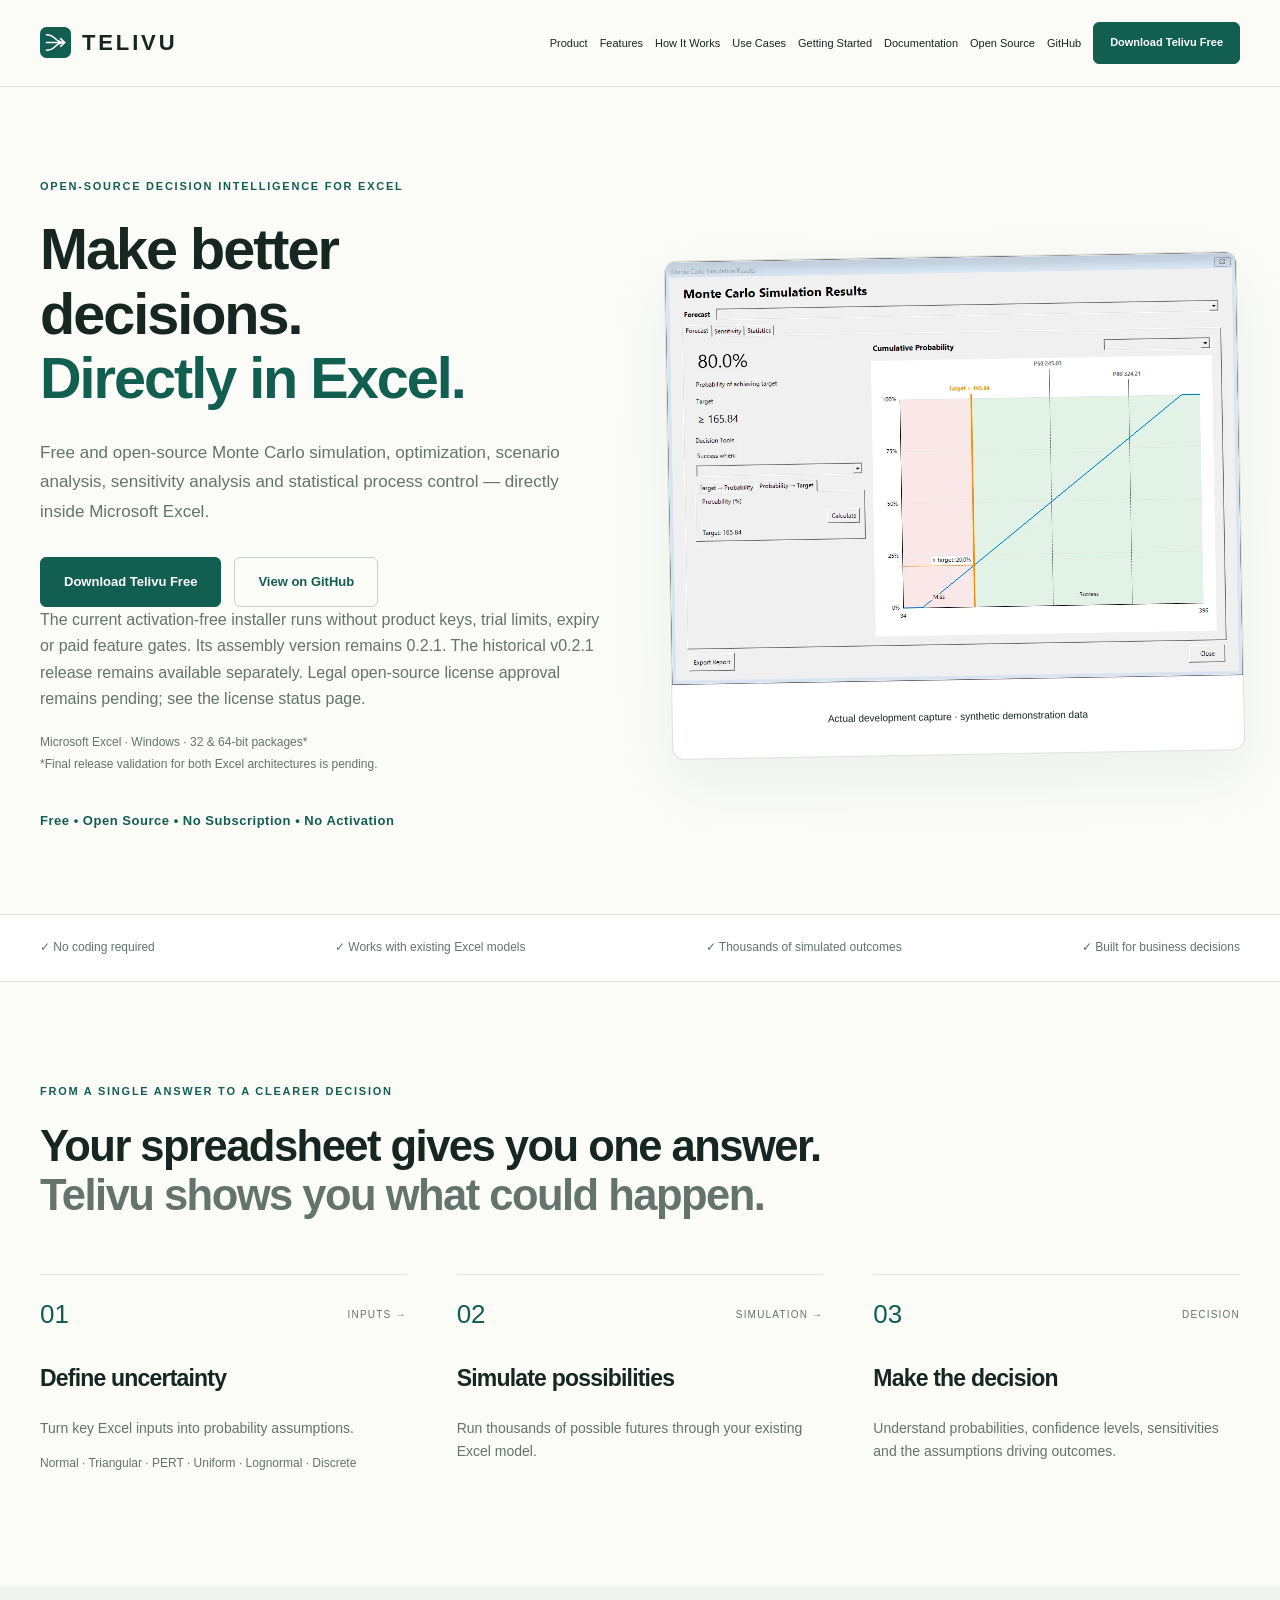
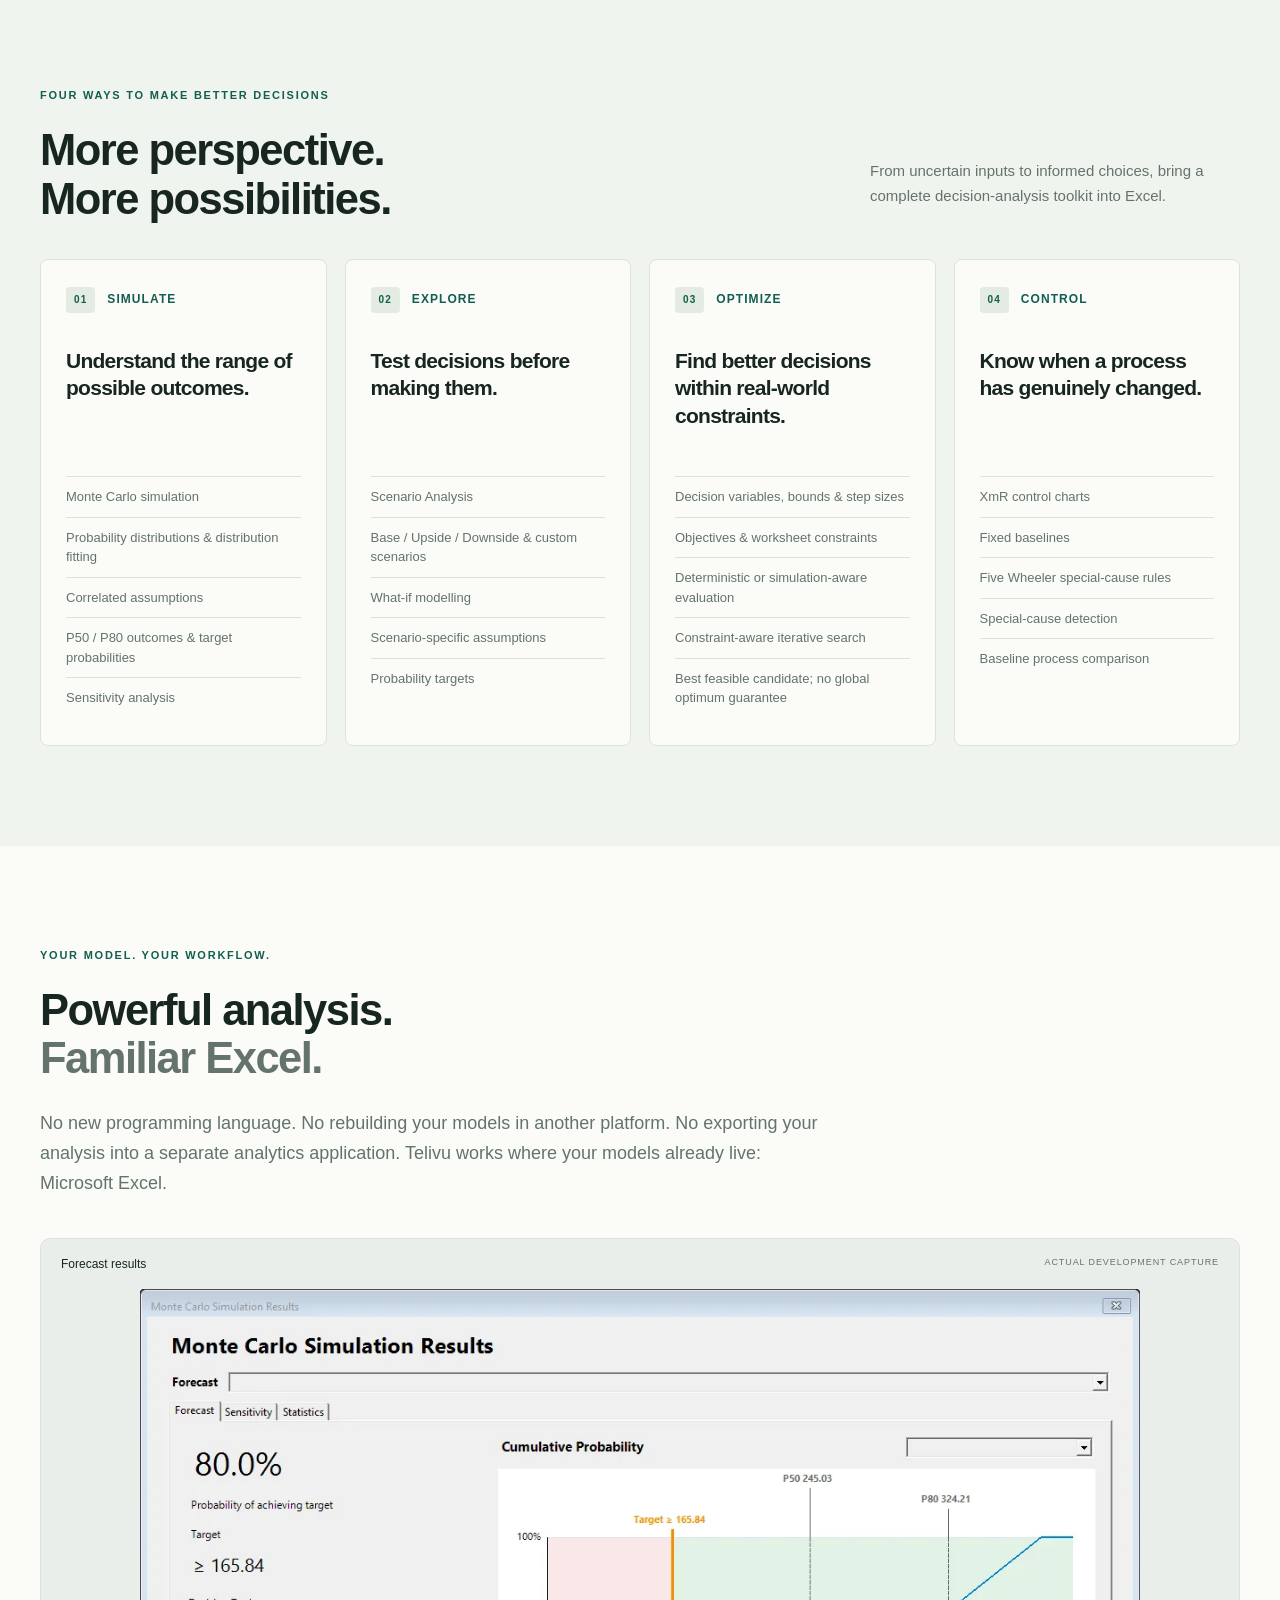
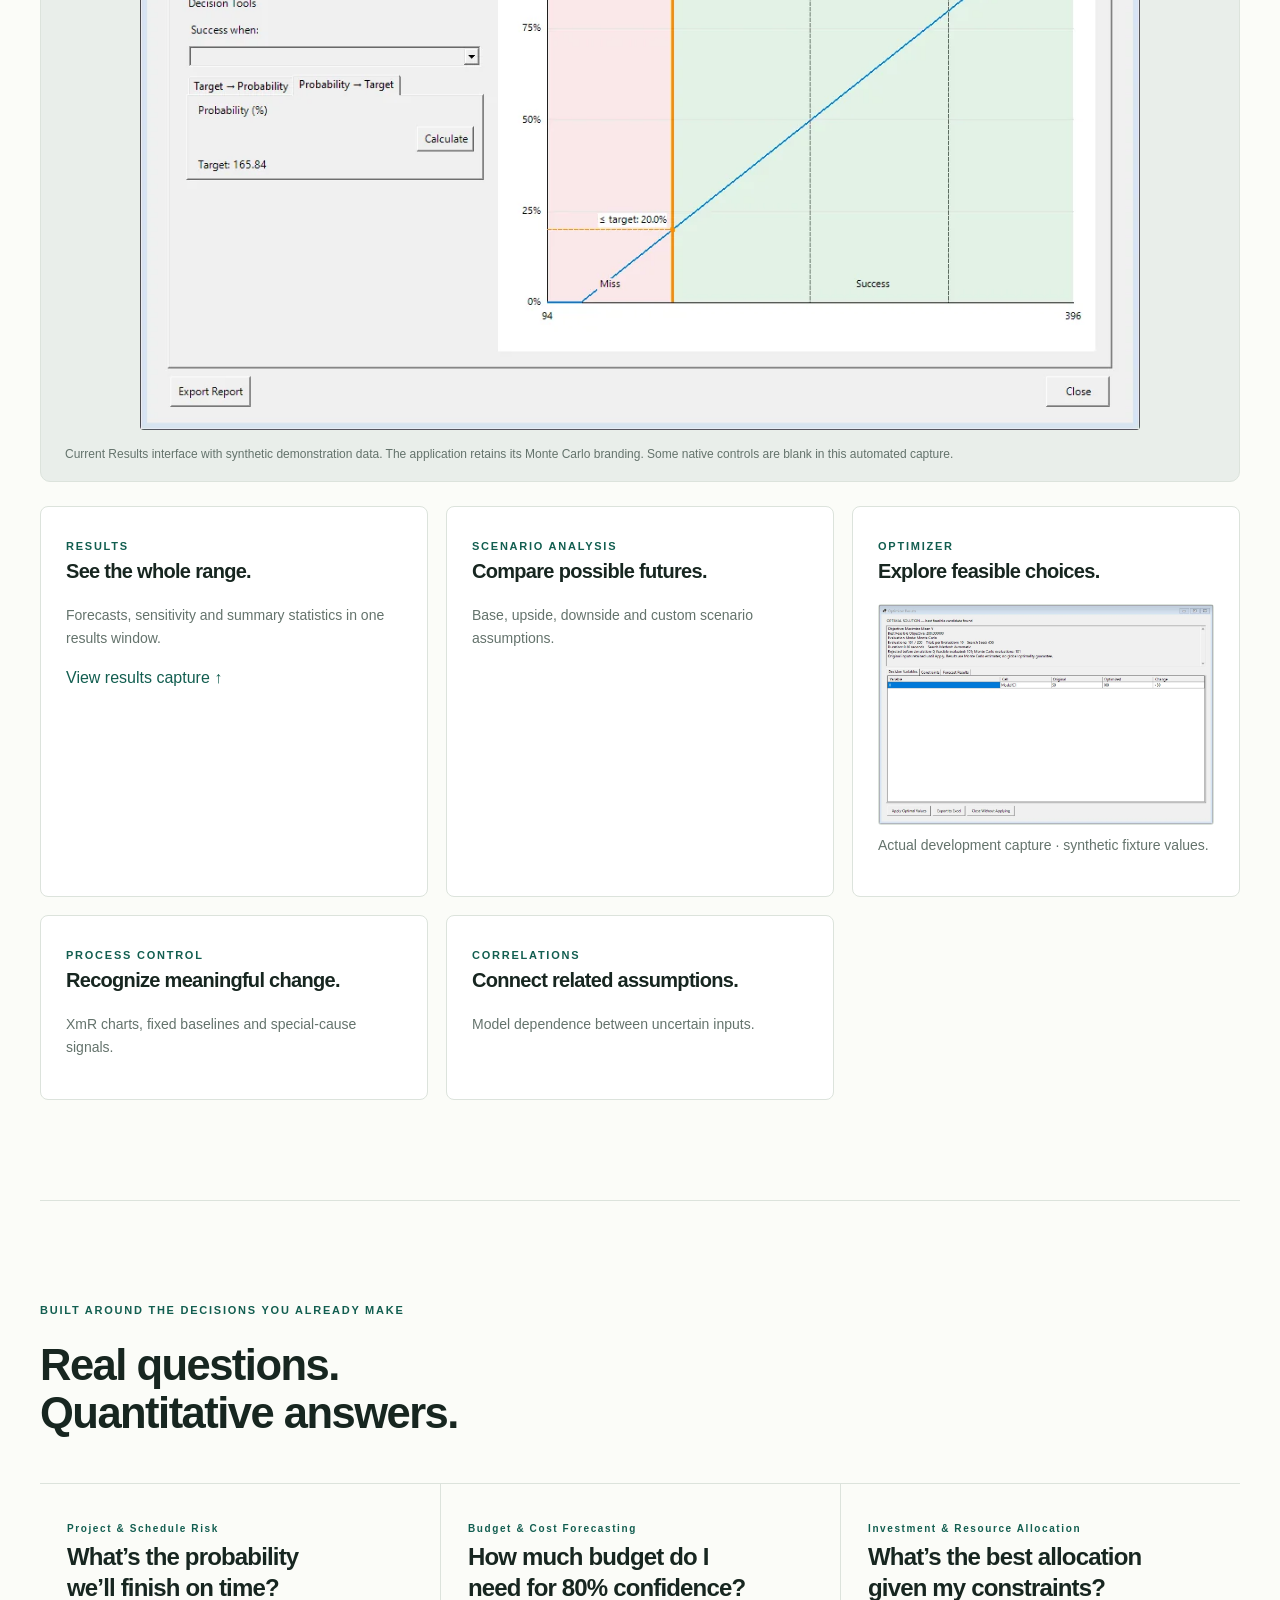
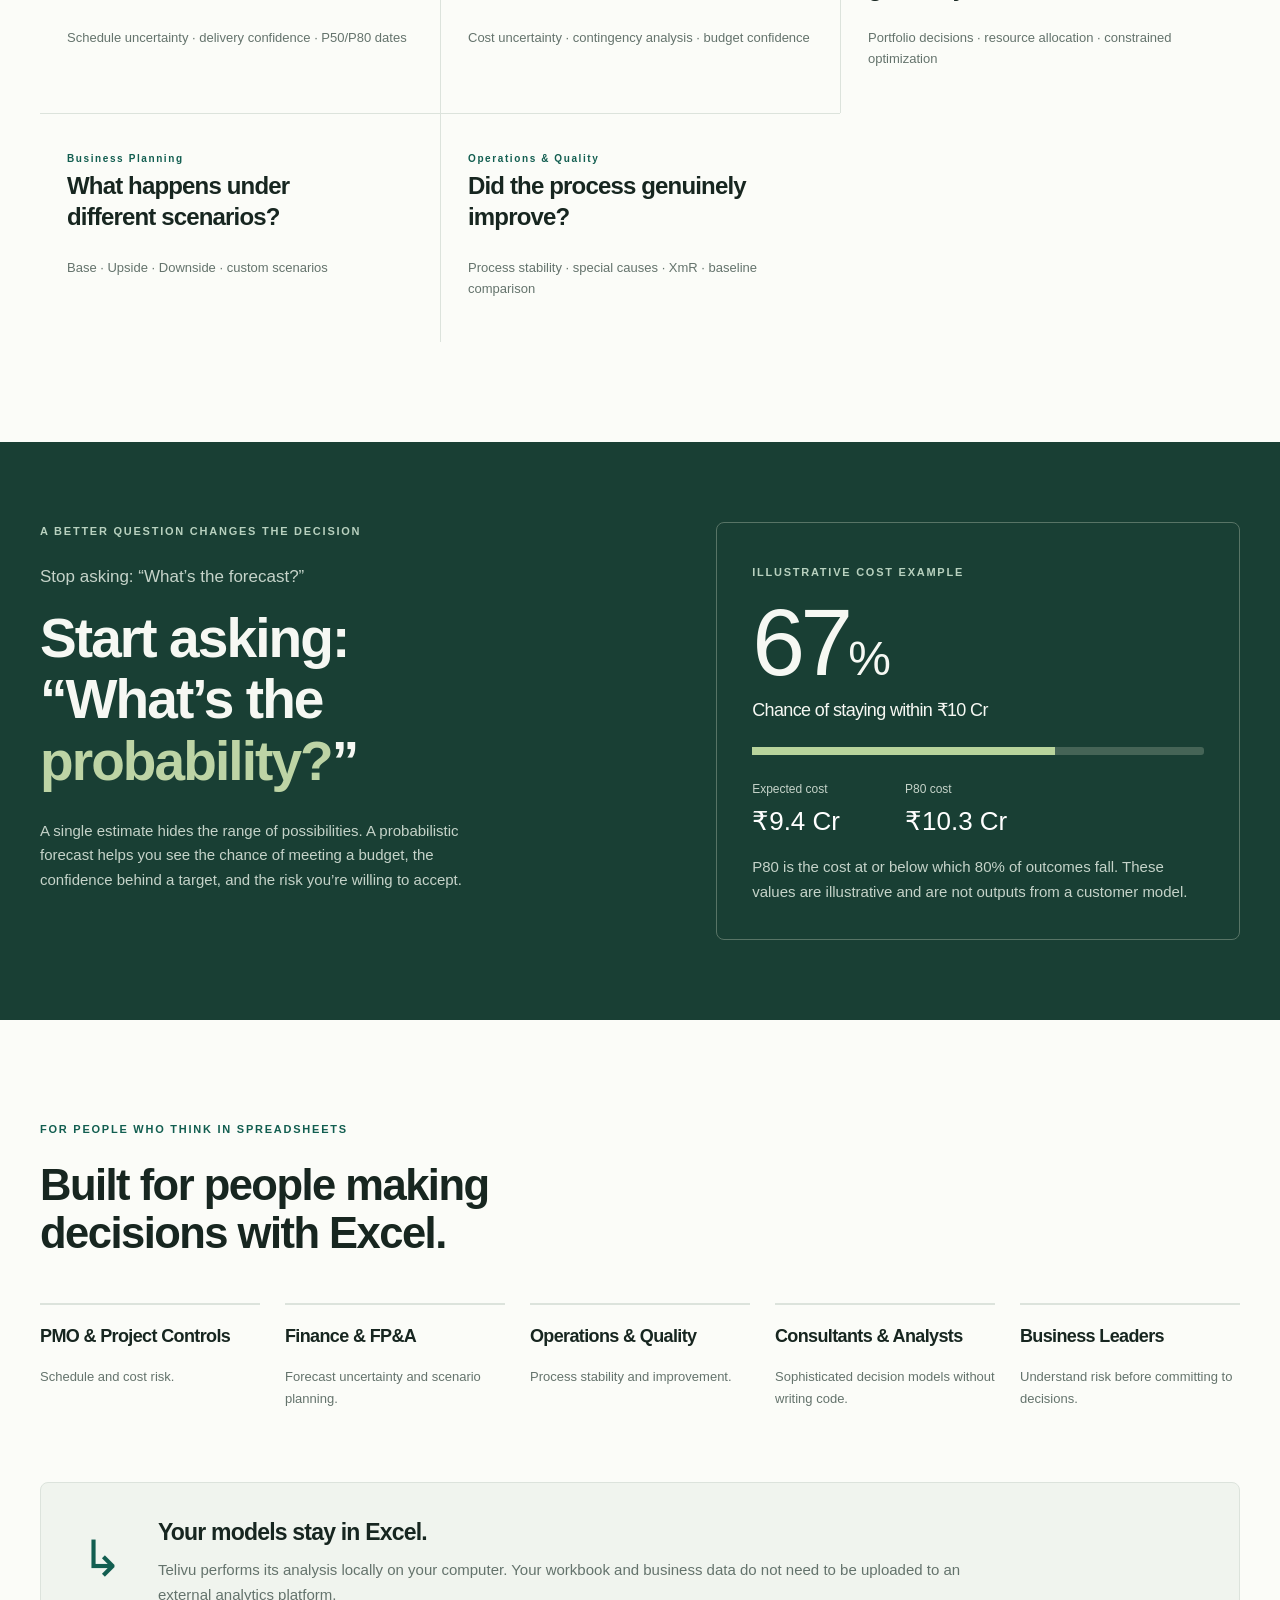
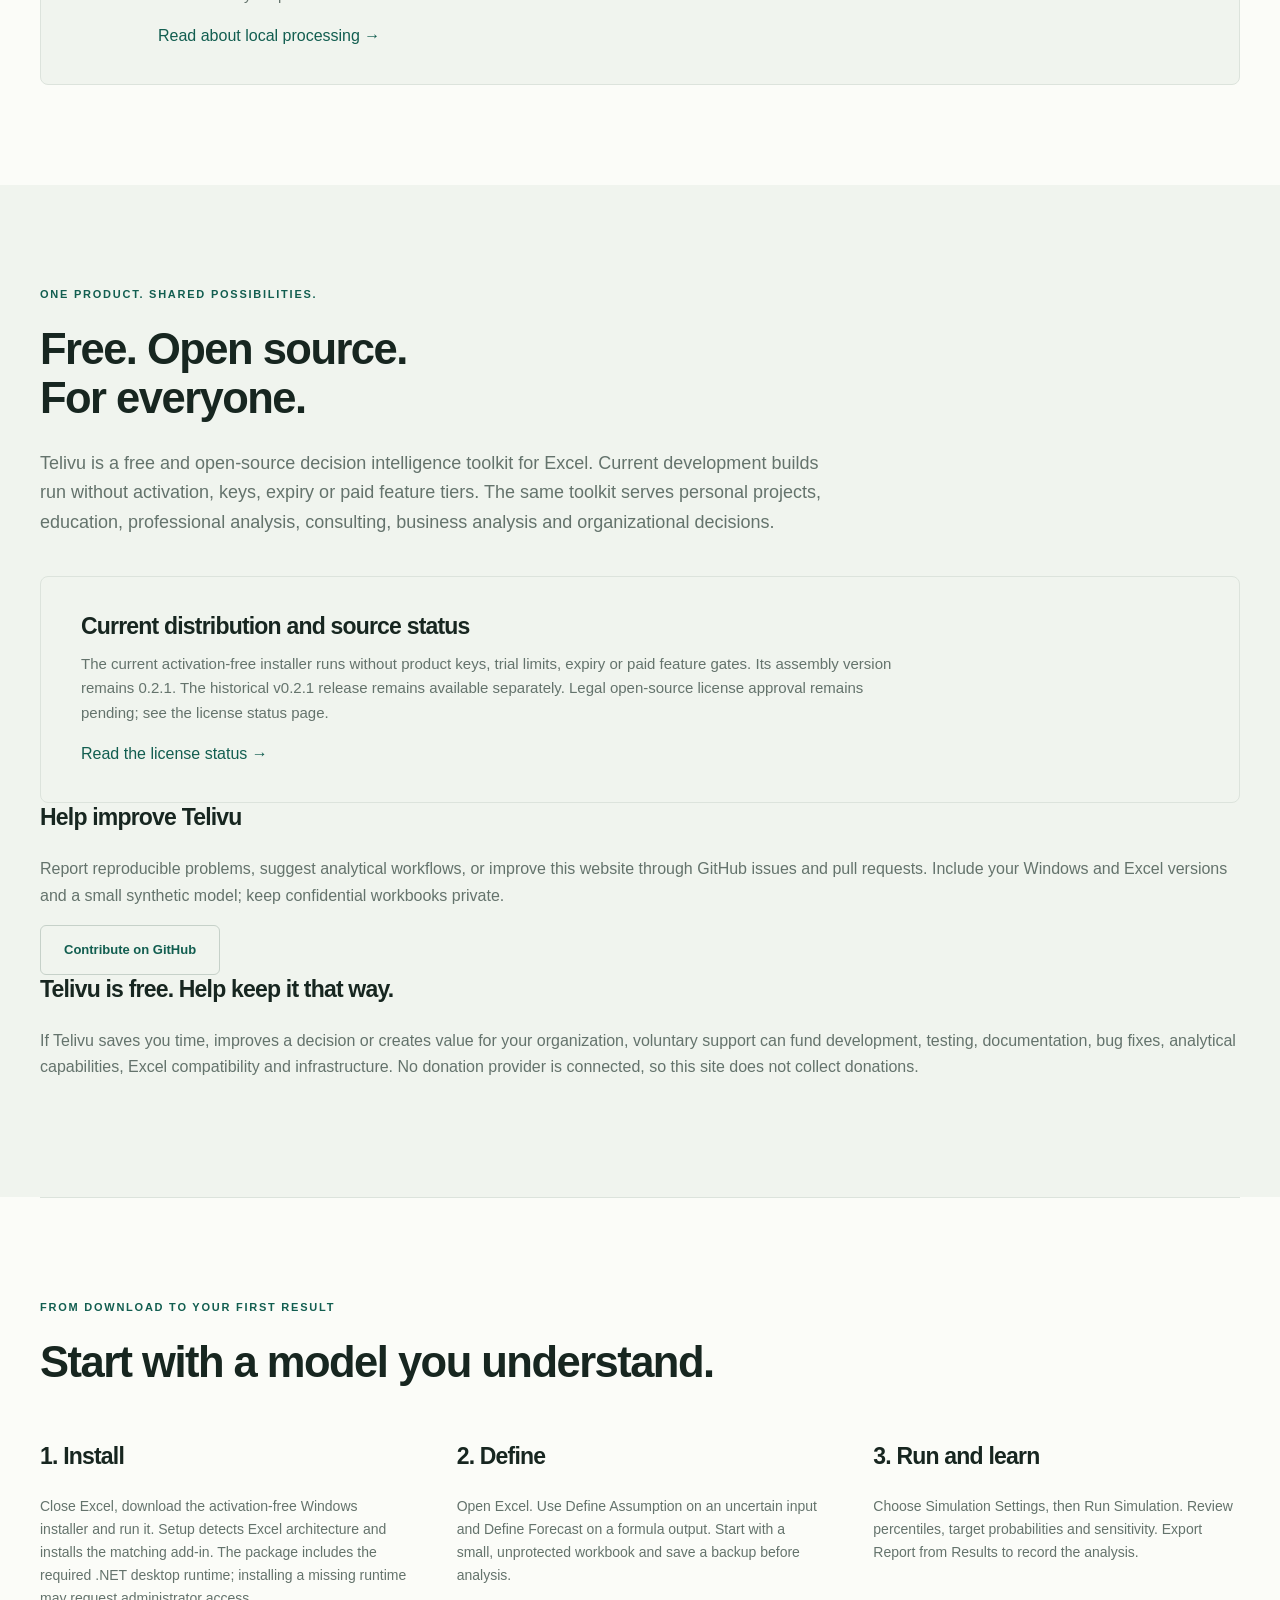
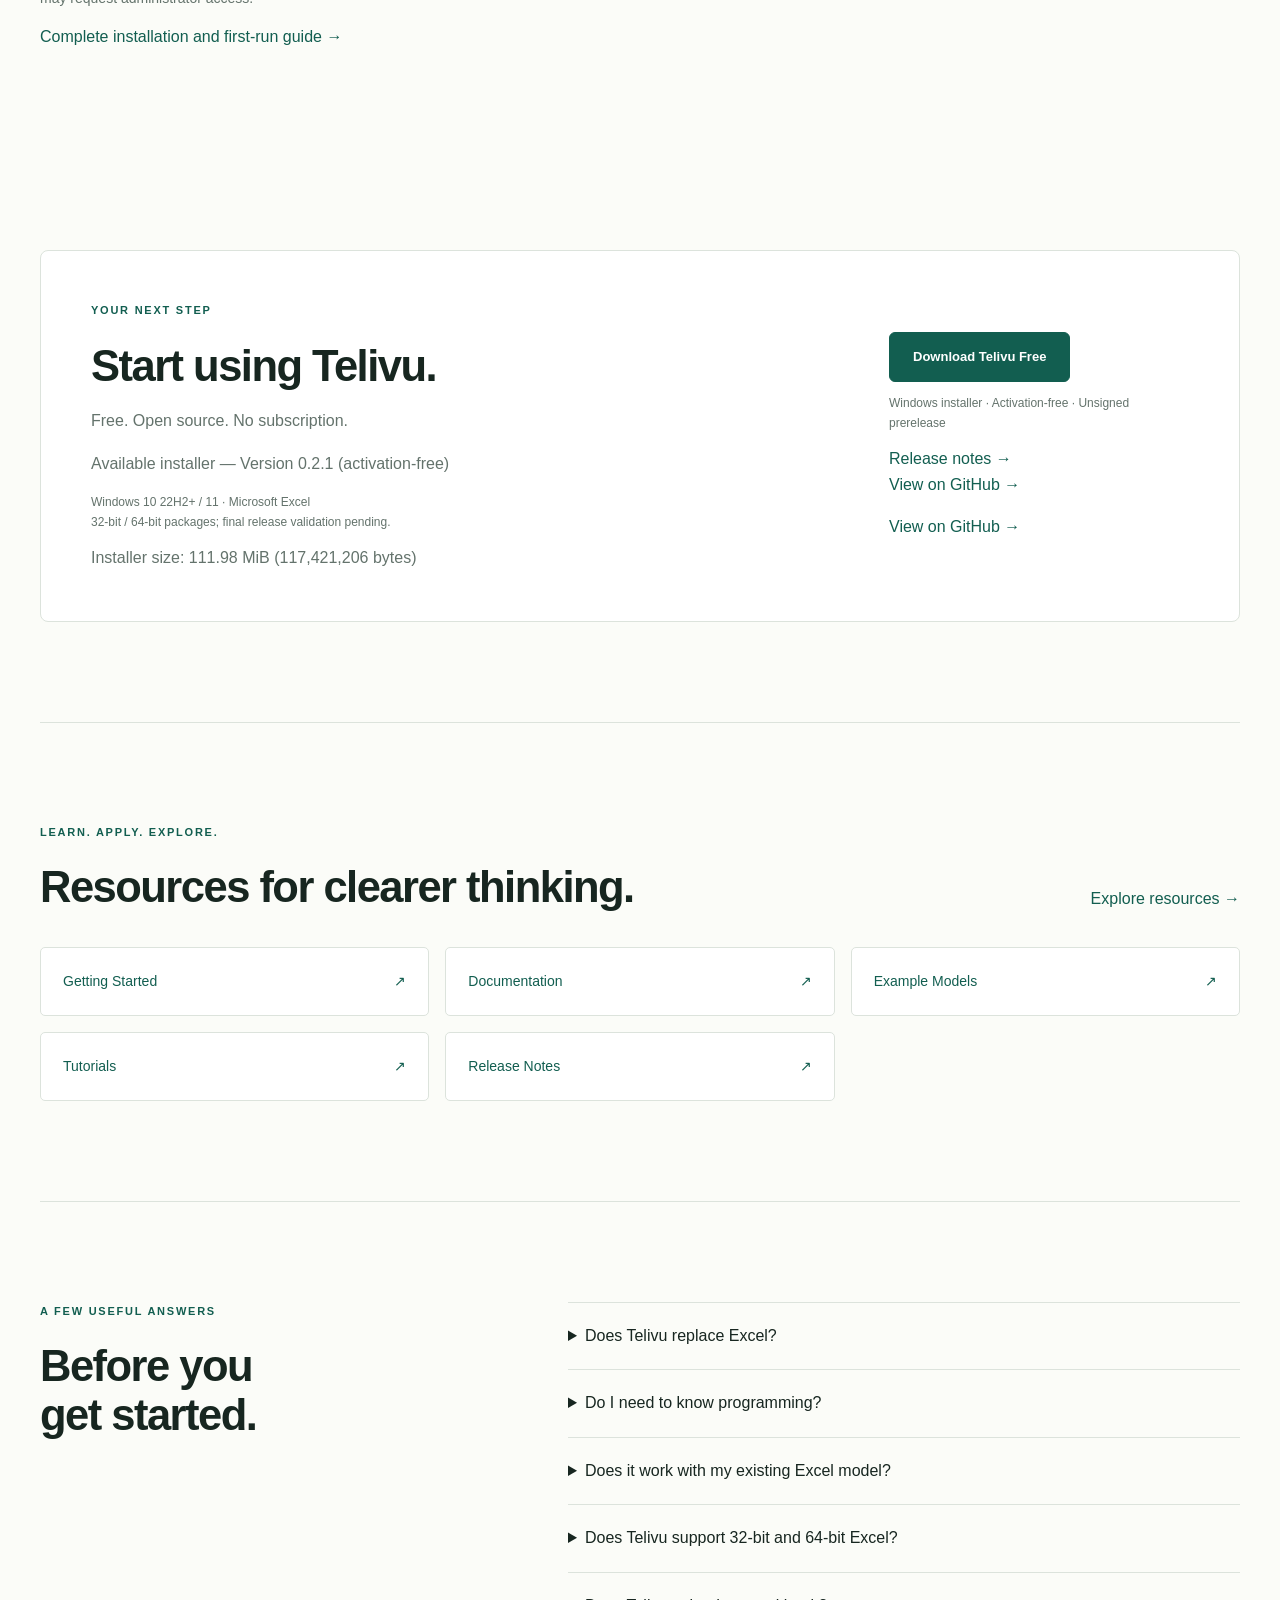
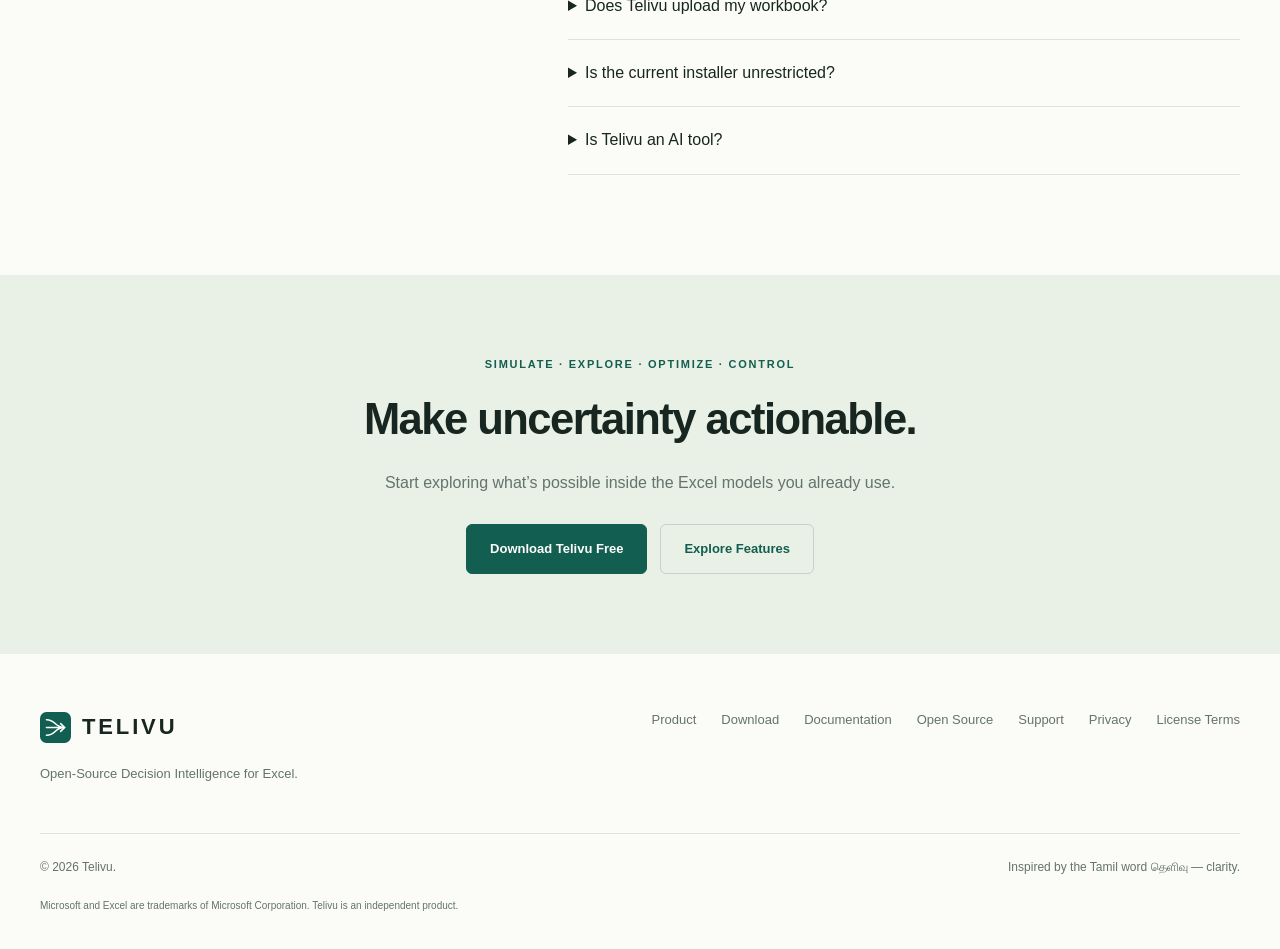
==== commit d9f7d9d9: "Refresh verified activation-free script URLs" ====
--- a/site/index.html
+++ b/site/index.html
@@ -4,7 +4,7 @@
 <meta name="description" content="Simulation, scenario analysis, optimization and statistical process control directly inside Microsoft Excel. Turn uncertainty into better decisions with Telivu.">
 <meta property="og:type" content="website"><meta property="og:title" content="Telivu — Open-Source Decision Intelligence for Excel"><meta property="og:description" content="Clarity in uncertainty. Decision analysis for Excel.">
 <meta name="twitter:card" content="summary_large_image"><meta name="twitter:title" content="Telivu — Open-Source Decision Intelligence for Excel"><meta name="twitter:description" content="Simulation, scenarios, optimization and process control for Excel."><meta name="theme-color" content="#125e50">
-<link rel="icon" href="assets/brand/mark.svg" type="image/svg+xml"><link rel="stylesheet" href="css/site.css"><script src="site-config.js?release=activation-free-1" defer></script><script src="js/site.js?release=activation-free-1" defer></script>
+<link rel="icon" href="assets/brand/mark.svg" type="image/svg+xml"><link rel="stylesheet" href="css/site.css"><script src="site-config.js?release=activation-free-2" defer></script><script src="js/site.js?release=activation-free-2" defer></script>
 </head><body>
 <a class="skip" href="#main">Skip to content</a>
 <header class="header"><div class="wrap nav"><a class="brand" href="index.html"><img src="assets/brand/mark.svg" width="31" height="31" alt="">TELIVU</a><button class="menu-toggle" aria-controls="navigation" aria-expanded="false" hidden>Menu ☰</button><nav id="navigation" aria-label="Main navigation"><a href="index.html#product">Product</a><a href="index.html#features">Features</a><a href="index.html#how-it-works">How It Works</a><a href="index.html#use-cases">Use Cases</a><a href="index.html#getting-started">Getting Started</a><a href="index.html#resources">Documentation</a><a href="index.html#open-source">Open Source</a><a href="https://github.com/unrealvijay1/decision-risk-intelligence-excel">GitHub</a><a class="button small" data-download href="index.html#download">Download Telivu Free</a></nav></div></header>
